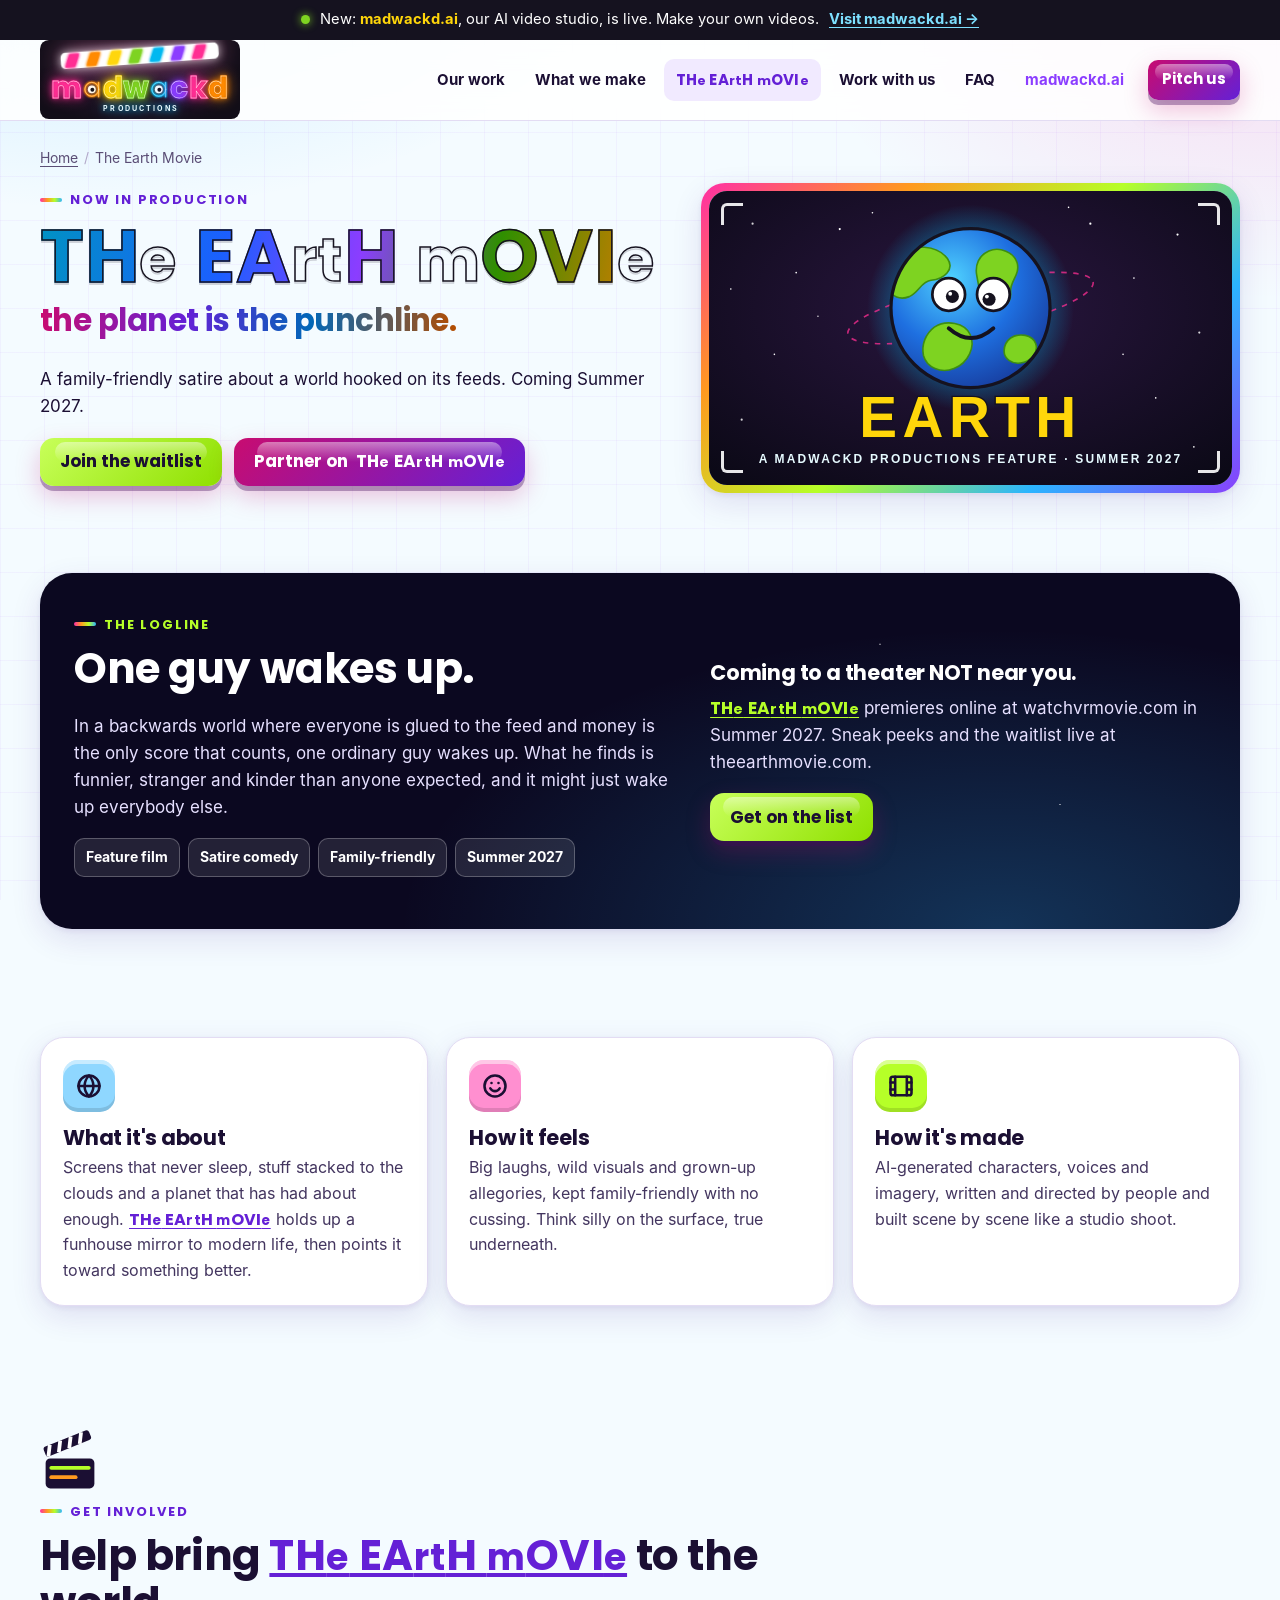
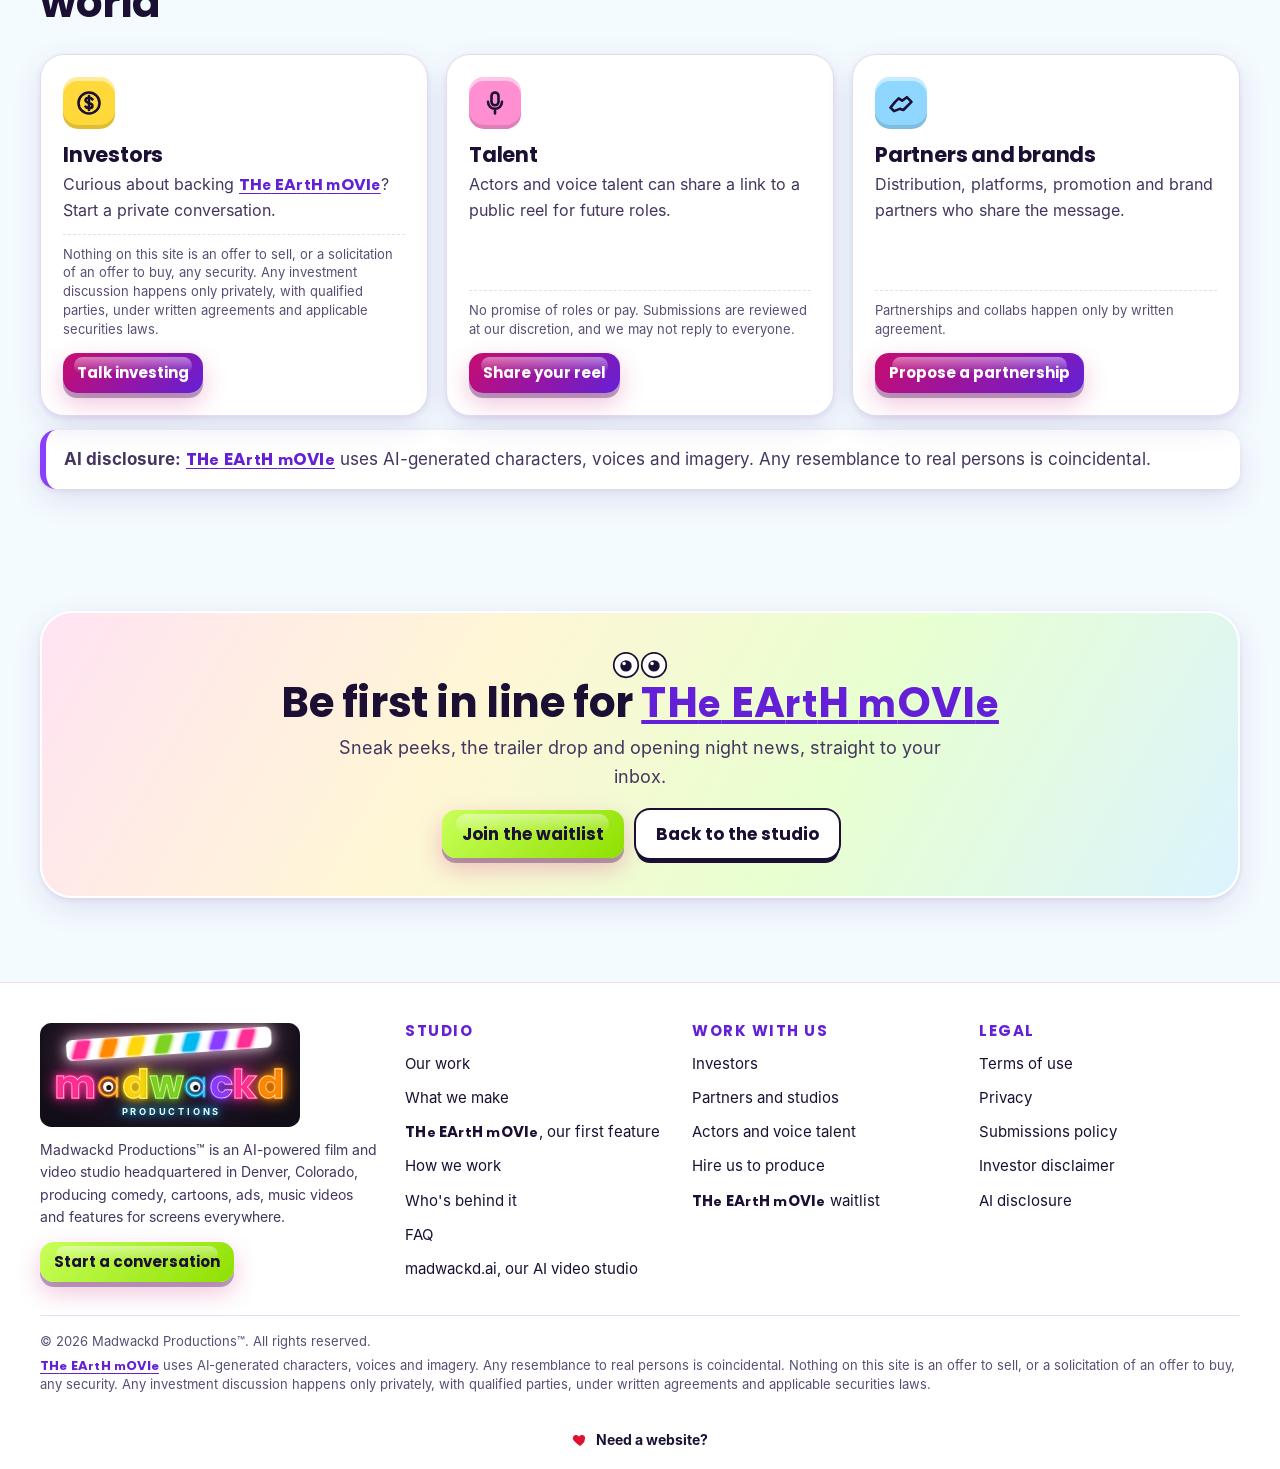
==== earth/index.html @ 33827285 "Film name: EARTH becomes THe EArtH mOVIe site-wide (display mark in headings, plain 'The Earth Movie" ====
<!doctype html>
<html lang="en">
<head>
<meta charset="utf-8">
<meta name="viewport" content="width=device-width, initial-scale=1">
<meta http-equiv="Content-Security-Policy" content="default-src 'self'; script-src 'self'; style-src 'self'; img-src 'self' data:; media-src 'self'; font-src 'self'; connect-src https://formsubmit.co; form-action https://formsubmit.co; base-uri 'self'; object-src 'none'">
<meta name="referrer" content="strict-origin-when-cross-origin">
<title>The Earth Movie | A Satirical AI Feature Film by Madwackd Productions&trade;</title>
<meta name="description" content="The Earth Movie (styled THe EArtH mOVIe) is a family-friendly satirical feature film about a world hooked on its feeds, made with AI characters and human direction. Coming Summer 2027 at watchvrmovie.com.">
<meta name="robots" content="index,follow,max-image-preview:large,max-snippet:-1,max-video-preview:-1">
<link rel="canonical" href="https://www.madwackd.com/earth/">
<meta name="theme-color" content="#ff2ea6">
<link rel="icon" href="/favicon.svg" type="image/svg+xml">
<link rel="icon" href="/favicon.ico" sizes="48x48">
<link rel="apple-touch-icon" href="/apple-touch-icon.png">
<link rel="manifest" href="/site.webmanifest">
<link rel="preload" href="/assets/fonts/poppins-700.woff" as="font" type="font/woff" crossorigin>
<link rel="stylesheet" href="/assets/site.css">
<link rel="stylesheet" href="/assets/earth-name.css?v=20261108a">
<meta property="og:type" content="website">
<meta property="og:site_name" content="Madwackd Productions">
<meta property="og:title" content="The Earth Movie | A Satirical AI Feature Film by Madwackd Productions&trade;">
<meta property="og:description" content="The Earth Movie (styled THe EArtH mOVIe) is a family-friendly satirical feature film about a world hooked on its feeds, made with AI characters and human direction. Coming Summer 2027 at watchvrmovie.com.">
<meta property="og:url" content="https://www.madwackd.com/earth/">
<meta property="og:image" content="https://www.madwackd.com/assets/img/og-earth.jpg">
<meta property="og:image:width" content="1200">
<meta property="og:image:height" content="630">
<meta property="og:image:alt" content="The Earth Movie title card: a cartoon planet with googly eyes above the word EARTH">
<meta property="og:locale" content="en_US">
<meta name="twitter:card" content="summary_large_image">
<meta name="twitter:title" content="The Earth Movie | A Satirical AI Feature Film by Madwackd Productions&trade;">
<meta name="twitter:description" content="The Earth Movie (styled THe EArtH mOVIe) is a family-friendly satirical feature film about a world hooked on its feeds, made with AI characters and human direction. Coming Summer 2027 at watchvrmovie.com.">
<meta name="twitter:image" content="https://www.madwackd.com/assets/img/og-earth.jpg">
<script type="application/ld+json">{"@context":"https://schema.org","@graph":[{"@type":"Organization","@id":"https://www.madwackd.com/#org","name":"Madwackd Productions","alternateName":["Madwackd","Mad Wackd Productions"],"url":"https://www.madwackd.com/","logo":{"@type":"ImageObject","url":"https://www.madwackd.com/assets/img/icon-512.png","width":512,"height":512},"image":"https://www.madwackd.com/assets/img/og-madwackd.jpg","description":"Madwackd Productions is an AI-powered film and video production studio headquartered in Denver, Colorado. It makes comedy shorts, animated cartoons, parody, ads and brand films, music videos, documentaries and the satirical feature film THe EArtH mOVIe.","slogan":"The AI movie studio with a wild streak.","founder":{"@id":"https://www.madwackd.com/#zach"},"foundingDate":"2026","address":{"@type":"PostalAddress","addressLocality":"Denver","addressRegion":"CO","addressCountry":"US"},"areaServed":"Worldwide","knowsAbout":["AI film production","AI animated shorts","Comedy shorts production","AI commercial production","Music video production","Independent film production","Satire and parody"]},{"@type":"Person","@id":"https://www.madwackd.com/#zach","name":"Zach Wennstedt","alternateName":"Zachary Tye Wennstedt","jobTitle":"Producer and Founder","worksFor":{"@id":"https://www.madwackd.com/#org"},"homeLocation":{"@type":"Place","name":"Denver, Colorado"},"url":"https://www.madwackd.com/#who","description":"Zach Wennstedt is a Denver entrepreneur, marketer since 2012 and sales leader who founded Madwackd Productions and is producing the satirical feature film THe EArtH mOVIe.","knowsAbout":["Film production","AI filmmaking","Marketing","Sales leadership"]},{"@type":"WebSite","@id":"https://www.madwackd.com/#site","url":"https://www.madwackd.com/","name":"Madwackd Productions","inLanguage":"en-US","publisher":{"@id":"https://www.madwackd.com/#org"}},{"@type":"Movie","@id":"https://www.madwackd.com/earth/#movie","name":"THe EArtH mOVIe","alternateName":["The Earth Movie","EARTH"],"sameAs":"https://www.theearthmovie.com/","url":"https://www.madwackd.com/earth/","description":"THe EArtH mOVIe (The Earth Movie) is an AI-made, family-friendly satirical feature film from Madwackd Productions about a backwards world addicted to its feeds, where one guy wakes up and discovers that love and kindness matter more than money. It is currently in production and planned for release in Summer 2027 at watchvrmovie.com.","image":"https://www.madwackd.com/assets/img/og-earth.jpg","genre":["Comedy","Satire"],"inLanguage":"en","creator":{"@id":"https://www.madwackd.com/#zach"},"producer":{"@id":"https://www.madwackd.com/#zach"},"productionCompany":{"@id":"https://www.madwackd.com/#org"},"sameAs":"https://www.theearthmovie.com/"},{"@type":"WebPage","@id":"https://www.madwackd.com/earth/#webpage","url":"https://www.madwackd.com/earth/","name":"The Earth Movie | A Satirical AI Feature Film by Madwackd Productions","description":"The Earth Movie (styled THe EArtH mOVIe) is a family-friendly satirical feature film about a world hooked on its feeds, made with AI characters and human direction. Coming Summer 2027 at watchvrmovie.com.","isPartOf":{"@id":"https://www.madwackd.com/#site"},"about":{"@id":"https://www.madwackd.com/#org"},"inLanguage":"en-US","speakable":{"@type":"SpeakableSpecification","cssSelector":["h1",".lede",".speak"]},"breadcrumb":{"@id":"https://www.madwackd.com/earth/#crumbs"},"mainEntity":{"@id":"https://www.madwackd.com/earth/#movie"},"primaryImageOfPage":{"@type":"ImageObject","url":"https://www.madwackd.com/assets/img/og-earth.jpg"}},{"@type":"BreadcrumbList","@id":"https://www.madwackd.com/earth/#crumbs","itemListElement":[{"@type":"ListItem","position":1,"name":"Home","item":"https://www.madwackd.com/"},{"@type":"ListItem","position":2,"name":"The Earth Movie","item":"https://www.madwackd.com/earth/"}]}]}</script>
<script src="/assets/site.js" defer></script>
</head>
<body>
<a class="skip" href="#main">Skip to content</a>
<div class="ai-bar"><div class="wrap"><span class="ai-dot" aria-hidden="true"></span><span>New: <b>madwackd.ai</b>, our AI video studio, is live.<span class="ai-more"> Make your own videos.</span></span><a href="https://www.madwackd.ai/" rel="noopener">Visit madwackd.ai &rarr;</a></div></div>
<header class="top">
<div class="wrap">
<a class="brand neo-brand" href="/" aria-label="Madwackd Productions home"><span class="neo" aria-hidden="true"><svg class="neo-cap on nd16" viewBox="0 0 200 28"><defs><filter id="neoFs" x="-20%" y="-80%" width="140%" height="260%"><feGaussianBlur stdDeviation="2.2" result="b"/><feMerge><feMergeNode in="b"/><feMergeNode in="b"/><feMergeNode in="SourceGraphic"/></feMerge></filter></defs><g class="snap"><g transform="rotate(-4 4 26)"><rect x="4" y="6" width="192" height="18" rx="5" fill="#FFFFFF" stroke="#FFFFFF" stroke-width="2" class="neo-cap-bar"/><g filter="url(#neoFs)"><polygon points="14,7 26,7 20,23 8,23" fill="#FF2E93"/><polygon points="40,7 52,7 46,23 34,23" fill="#FF8A00"/><polygon points="66,7 78,7 72,23 60,23" fill="#FFD60A"/><polygon points="92,7 104,7 98,23 86,23" fill="#7ED321"/><polygon points="118,7 130,7 124,23 112,23" fill="#00B8F0"/><polygon points="144,7 156,7 150,23 138,23" fill="#8B3DFF"/><polygon points="170,7 182,7 176,23 164,23" fill="#FF2E93"/></g></g></g></svg><span class="neo-word"><span class="neo-tubes"><span class="on n-pk nd0">m</span><svg class="on neo-eye nd2" viewBox="0 0 50 46"><defs><filter id="neoFa" x="-50%" y="-50%" width="200%" height="200%"><feGaussianBlur stdDeviation="2.4" result="b"/><feMerge><feMergeNode in="b"/><feMergeNode in="b"/><feMergeNode in="SourceGraphic"/></feMerge></filter></defs><g filter="url(#neoFa)" fill="none" stroke="#FF8A00" stroke-width="4" stroke-linecap="round"><circle cx="22" cy="23" r="19.5"/><path d="M41 4 V44"/></g><g fill="none" stroke="#fff" stroke-width="1.2" stroke-linecap="round" opacity=".92"><circle cx="22" cy="23" r="19.5"/><path d="M41 4 V44"/></g><circle cx="22" cy="23" r="11" fill="#FFF8EE" class="neo-white-o"/><g class="pl"><circle cx="23.5" cy="24.5" r="5.5" fill="#15121F"/></g></svg><span class="on n-yl nd4">d</span><span class="on n-lm nd6">w</span><svg class="on neo-eye nd8" viewBox="0 0 50 46"><defs><filter id="neoFc" x="-50%" y="-50%" width="200%" height="200%"><feGaussianBlur stdDeviation="2.4" result="b"/><feMerge><feMergeNode in="b"/><feMergeNode in="b"/><feMergeNode in="SourceGraphic"/></feMerge></filter></defs><g filter="url(#neoFc)" fill="none" stroke="#00B8F0" stroke-width="4" stroke-linecap="round"><circle cx="22" cy="23" r="19.5"/><path d="M41 4 V44"/></g><g fill="none" stroke="#fff" stroke-width="1.2" stroke-linecap="round" opacity=".92"><circle cx="22" cy="23" r="19.5"/><path d="M41 4 V44"/></g><circle cx="22" cy="23" r="11" fill="#F2FCFF" class="neo-white-c"/><g class="pr"><circle cx="23.5" cy="24.5" r="5.5" fill="#15121F"/></g></svg><span class="on n-pu nd10">c</span><span class="on n-pk nd12">k</span><span class="on n-or nd14">d</span></span><span class="neo-core"><span class="on nd0">m</span><span class="neo-gap"></span><span class="on nd4">d</span><span class="on nd6">w</span><span class="neo-gap"></span><span class="on nd10">c</span><span class="on nd12">k</span><span class="on nd14">d</span></span></span><span class="neo-studio on nd18">productions</span></span><span class="sr-only">Madwackd Productions</span></a>
<button class="menu-btn" type="button" aria-expanded="false" aria-controls="nav" aria-label="Menu"><span></span><span></span><span></span></button>
<nav class="nav" id="nav" aria-label="Main">
<a href="/#work">Our work</a>
<a href="/#make">What we make</a>
<a href="/earth/" aria-current="page"><span class="tem-sr">The Earth Movie</span><span class="tem-inline" aria-hidden="true">TH<i>e</i> EA<i>rt</i>H <i>m</i>OVI<i>e</i></span></a>
<a href="/work-with-us/">Work with us</a>
<a href="/#faq">FAQ</a>
<a class="nav-ai" href="https://www.madwackd.ai/" rel="noopener">madwackd.ai</a>
<a class="btn sm" href="/work-with-us/#inquire">Pitch us</a>
</nav>
</div>
</header>

<main id="main">
<section class="page-hero">
<div class="wrap">
<nav class="crumbs" aria-label="Breadcrumb"><ol><li><a href="/">Home</a></li><li aria-current="page">The Earth Movie</li></ol></nav>
<div class="hero-grid">
<div>
<span class="kicker">Now in production</span>
<h1><span class="tem-sr">The Earth Movie</span><span class="tem-mark lg" aria-hidden="true">TH<i>e</i> EA<i>rt</i>H <i>m</i>OVI<i>e</i></span><span class="tem-sub"><span class="candy">the planet is the punchline.</span></span></h1>
<p class="lede">A family-friendly satire about a world hooked on its feeds. Coming Summer 2027.</p>
<div class="hero-cta"><a class="btn lime" href="https://www.theearthmovie.com/" rel="noopener" target="_blank">Join the waitlist</a><a class="btn" href="/work-with-us/?about=partnership#inquire">Partner on <span class="tem-sr">The Earth Movie</span><span class="tem-inline" aria-hidden="true">TH<i>e</i> EA<i>rt</i>H <i>m</i>OVI<i>e</i></span></a></div>
</div>
<div class="screen"><div class="screen-in"><img src="/assets/img/earth-card.svg" alt="The Earth Movie title card: a cartoon planet with googly eyes above the word EARTH, coming Summer 2027" width="960" height="540"><div class="hud" aria-hidden="true"><i></i><i></i><i></i><i></i></div></div></div>
</div>
</div>
</section>

<section class="band tight">
<div class="wrap">
<div class="space"><div class="space-grid">
<div>
<span class="kicker">The logline</span>
<h2>One guy wakes up.</h2>
<p class="speak">In a backwards world where everyone is glued to the feed and money is the only score that counts, one ordinary guy wakes up. What he finds is funnier, stranger and kinder than anyone expected, and it might just wake up everybody else.</p>
<ul class="facts"><li>Feature film</li><li>Satire comedy</li><li>Family-friendly</li><li>Summer 2027</li></ul>
</div>
<div><h3>Coming to a theater NOT near you.</h3><p><a href="https://www.theearthmovie.com/" rel="noopener"><span class="tem-sr">The Earth Movie</span><span class="tem-inline" aria-hidden="true">TH<i>e</i> EA<i>rt</i>H <i>m</i>OVI<i>e</i></span></a> premieres online at watchvrmovie.com in Summer 2027. Sneak peeks and the waitlist live at theearthmovie.com.</p><a class="btn lime" href="https://www.theearthmovie.com/" rel="noopener" target="_blank">Get on the list</a></div>
</div></div>
</div>
</section>

<section class="band">
<div class="wrap grid g3">
<article class="card"><div class="ico c-sky" aria-hidden="true"><svg viewBox="0 0 24 24"><circle cx="12" cy="12" r="9"/><path d="M3 12h18M12 3c2.5 2.7 3.8 5.7 3.8 9s-1.3 6.3-3.8 9c-2.5-2.7-3.8-5.7-3.8-9S9.5 5.7 12 3z"/></svg></div><h3>What it's about</h3><p>Screens that never sleep, stuff stacked to the clouds and a planet that has had about enough. <a href="https://www.theearthmovie.com/" rel="noopener"><span class="tem-sr">The Earth Movie</span><span class="tem-inline" aria-hidden="true">TH<i>e</i> EA<i>rt</i>H <i>m</i>OVI<i>e</i></span></a> holds up a funhouse mirror to modern life, then points it toward something better.</p></article>
<article class="card"><div class="ico c-pink" aria-hidden="true"><svg viewBox="0 0 24 24"><circle cx="12" cy="12" r="9"/><path d="M8 14c1 1.6 2.4 2.4 4 2.4s3-.8 4-2.4"/><path d="M9 9.5h.01M15 9.5h.01"/></svg></div><h3>How it feels</h3><p>Big laughs, wild visuals and grown-up allegories, kept family-friendly with no cussing. Think silly on the surface, true underneath.</p></article>
<article class="card"><div class="ico c-lime" aria-hidden="true"><svg viewBox="0 0 24 24"><rect x="3" y="4" width="18" height="16" rx="2"/><path d="M7 4v16M17 4v16M3 9h4M3 15h4M17 9h4M17 15h4"/></svg></div><h3>How it's made</h3><p>AI-generated characters, voices and imagery, written and directed by people and built scene by scene like a studio shoot.</p></article>
</div>
</section>

<section class="band opp">
<div class="wrap">
<div class="sec-head"><svg class="clap" viewBox="0 0 64 64" aria-hidden="true" focusable="false"><rect x="6" y="26" width="52" height="32" rx="5" fill="#1b0f33"/><rect x="10" y="34" width="44" height="4" rx="2" fill="#b6ff28"/><rect x="10" y="44" width="30" height="4" rx="2" fill="#ff9a1f"/><g class="arm"><rect x="6" y="14" width="52" height="11" rx="3" fill="#1b0f33"/><path d="M14 14l-6 11M26 14l-6 11M38 14l-6 11M50 14l-6 11" stroke="#fff" stroke-width="4"/></g></svg><span class="kicker">Get involved</span><h2>Help bring <a href="https://www.theearthmovie.com/" rel="noopener"><span class="tem-sr">The Earth Movie</span><span class="tem-inline" aria-hidden="true">TH<i>e</i> EA<i>rt</i>H <i>m</i>OVI<i>e</i></span></a> to the world</h2></div>
<div class="grid g3">
<article class="card"><div class="ico c-yellow" aria-hidden="true"><svg viewBox="0 0 24 24"><circle cx="12" cy="12" r="9"/><path d="M15 9c-.6-1-1.7-1.5-3-1.5-1.7 0-3 .9-3 2.2 0 3 6 1.6 6 4.6 0 1.3-1.3 2.2-3 2.2-1.3 0-2.4-.5-3-1.5M12 6v12"/></svg></div><h3>Investors</h3><p>Curious about backing <a href="https://www.theearthmovie.com/" rel="noopener"><span class="tem-sr">The Earth Movie</span><span class="tem-inline" aria-hidden="true">TH<i>e</i> EA<i>rt</i>H <i>m</i>OVI<i>e</i></span></a>? Start a private conversation.</p><span class="legal-line">Nothing on this site is an offer to sell, or a solicitation of an offer to buy, any security. Any investment discussion happens only privately, with qualified parties, under written agreements and applicable securities laws.</span><a class="btn sm" href="/work-with-us/?about=investing#inquire">Talk investing</a></article>
<article class="card"><div class="ico c-pink" aria-hidden="true"><svg viewBox="0 0 24 24"><rect x="9" y="3" width="6" height="11" rx="3"/><path d="M6 11a6 6 0 0012 0M12 17v4"/></svg></div><h3>Talent</h3><p>Actors and voice talent can share a link to a public reel for future roles.</p><span class="legal-line">No promise of roles or pay. Submissions are reviewed at our discretion, and we may not reply to everyone.</span><a class="btn sm" href="/work-with-us/?about=talent#inquire">Share your reel</a></article>
<article class="card"><div class="ico c-sky" aria-hidden="true"><svg viewBox="0 0 24 24"><path d="M7 11l3-3 3 2 4-3 4 4-7 7-3-1-5 2-3-3z"/></svg></div><h3>Partners and brands</h3><p>Distribution, platforms, promotion and brand partners who share the message.</p><span class="legal-line">Partnerships and collabs happen only by written agreement.</span><a class="btn sm" href="/work-with-us/?about=partnership#inquire">Propose a partnership</a></article>
</div>
<div class="legal-box"><p><strong>AI disclosure:</strong> <a href="https://www.theearthmovie.com/" rel="noopener"><span class="tem-sr">The Earth Movie</span><span class="tem-inline" aria-hidden="true">TH<i>e</i> EA<i>rt</i>H <i>m</i>OVI<i>e</i></span></a> uses AI-generated characters, voices and imagery. Any resemblance to real persons is coincidental.</p></div>
</div>
</section>

<section class="band tight">
<div class="wrap"><div class="cta-band"><span class="eyes " aria-hidden="true"><svg viewBox="0 0 64 32" focusable="false"><g class="eye"><circle class="eb" cx="16" cy="16" r="14"/><g class="pg"><circle class="pu" cx="16" cy="17" r="6.5"/><circle class="gl" cx="13.8" cy="14.4" r="2"/></g></g><g class="eye"><circle class="eb" cx="48" cy="16" r="14"/><g class="pg"><circle class="pu" cx="48" cy="17" r="6.5"/><circle class="gl" cx="45.8" cy="14.4" r="2"/></g></g></svg></span><h2>Be first in line for <a href="https://www.theearthmovie.com/" rel="noopener"><span class="tem-sr">The Earth Movie</span><span class="tem-inline" aria-hidden="true">TH<i>e</i> EA<i>rt</i>H <i>m</i>OVI<i>e</i></span></a></h2><p>Sneak peeks, the trailer drop and opening night news, straight to your inbox.</p><div class="row"><a class="btn lime" href="https://www.theearthmovie.com/" rel="noopener" target="_blank">Join the waitlist</a><a class="btn ghost" href="/">Back to the studio</a></div></div></div>
</section>
</main>
<footer class="foot">
<div class="wrap">
<div class="foot-grid">
<div>
<a class="neo-brand neo-foot-link" href="/" aria-label="Madwackd Productions home"><span class="neo neo-foot" aria-hidden="true"><svg class="neo-cap on nd16" viewBox="0 0 200 28"><defs><filter id="neoFsf" x="-20%" y="-80%" width="140%" height="260%"><feGaussianBlur stdDeviation="2.2" result="b"/><feMerge><feMergeNode in="b"/><feMergeNode in="b"/><feMergeNode in="SourceGraphic"/></feMerge></filter></defs><g class="snap"><g transform="rotate(-4 4 26)"><rect x="4" y="6" width="192" height="18" rx="5" fill="#FFFFFF" stroke="#FFFFFF" stroke-width="2" class="neo-cap-bar"/><g filter="url(#neoFsf)"><polygon points="14,7 26,7 20,23 8,23" fill="#FF2E93"/><polygon points="40,7 52,7 46,23 34,23" fill="#FF8A00"/><polygon points="66,7 78,7 72,23 60,23" fill="#FFD60A"/><polygon points="92,7 104,7 98,23 86,23" fill="#7ED321"/><polygon points="118,7 130,7 124,23 112,23" fill="#00B8F0"/><polygon points="144,7 156,7 150,23 138,23" fill="#8B3DFF"/><polygon points="170,7 182,7 176,23 164,23" fill="#FF2E93"/></g></g></g></svg><span class="neo-word"><span class="neo-tubes"><span class="on n-pk nd0">m</span><svg class="on neo-eye nd2" viewBox="0 0 50 46"><defs><filter id="neoFaf" x="-50%" y="-50%" width="200%" height="200%"><feGaussianBlur stdDeviation="2.4" result="b"/><feMerge><feMergeNode in="b"/><feMergeNode in="b"/><feMergeNode in="SourceGraphic"/></feMerge></filter></defs><g filter="url(#neoFaf)" fill="none" stroke="#FF8A00" stroke-width="4" stroke-linecap="round"><circle cx="22" cy="23" r="19.5"/><path d="M41 4 V44"/></g><g fill="none" stroke="#fff" stroke-width="1.2" stroke-linecap="round" opacity=".92"><circle cx="22" cy="23" r="19.5"/><path d="M41 4 V44"/></g><circle cx="22" cy="23" r="11" fill="#FFF8EE" class="neo-white-o"/><g class="pl"><circle cx="23.5" cy="24.5" r="5.5" fill="#15121F"/></g></svg><span class="on n-yl nd4">d</span><span class="on n-lm nd6">w</span><svg class="on neo-eye nd8" viewBox="0 0 50 46"><defs><filter id="neoFcf" x="-50%" y="-50%" width="200%" height="200%"><feGaussianBlur stdDeviation="2.4" result="b"/><feMerge><feMergeNode in="b"/><feMergeNode in="b"/><feMergeNode in="SourceGraphic"/></feMerge></filter></defs><g filter="url(#neoFcf)" fill="none" stroke="#00B8F0" stroke-width="4" stroke-linecap="round"><circle cx="22" cy="23" r="19.5"/><path d="M41 4 V44"/></g><g fill="none" stroke="#fff" stroke-width="1.2" stroke-linecap="round" opacity=".92"><circle cx="22" cy="23" r="19.5"/><path d="M41 4 V44"/></g><circle cx="22" cy="23" r="11" fill="#F2FCFF" class="neo-white-c"/><g class="pr"><circle cx="23.5" cy="24.5" r="5.5" fill="#15121F"/></g></svg><span class="on n-pu nd10">c</span><span class="on n-pk nd12">k</span><span class="on n-or nd14">d</span></span><span class="neo-core"><span class="on nd0">m</span><span class="neo-gap"></span><span class="on nd4">d</span><span class="on nd6">w</span><span class="neo-gap"></span><span class="on nd10">c</span><span class="on nd12">k</span><span class="on nd14">d</span></span></span><span class="neo-studio on nd18">productions</span></span><span class="sr-only">Madwackd Productions</span></a>
<p>Madwackd Productions&trade; is an AI-powered film and video studio headquartered in Denver, Colorado, producing comedy, cartoons, ads, music videos and features for screens everywhere.</p>
<a class="btn sm lime" href="/work-with-us/#inquire">Start a conversation</a>
</div>
<div>
<h3>Studio</h3>
<ul>
<li><a href="/#work">Our work</a></li>
<li><a href="/#make">What we make</a></li>
<li><a href="/earth/"><span class="tem-sr">The Earth Movie</span><span class="tem-inline" aria-hidden="true">TH<i>e</i> EA<i>rt</i>H <i>m</i>OVI<i>e</i></span>, our first feature</a></li>
<li><a href="/#how">How we work</a></li>
<li><a href="/#who">Who's behind it</a></li>
<li><a href="/#faq">FAQ</a></li>
<li><a href="https://www.madwackd.ai/" rel="noopener">madwackd.ai, our AI video studio</a></li>
</ul>
</div>
<div>
<h3>Work with us</h3>
<ul>
<li><a href="/work-with-us/?about=investing#inquire">Investors</a></li>
<li><a href="/work-with-us/?about=partnership#inquire">Partners and studios</a></li>
<li><a href="/work-with-us/?about=talent#inquire">Actors and voice talent</a></li>
<li><a href="/work-with-us/?about=produce#inquire">Hire us to produce</a></li>
<li><a href="https://www.theearthmovie.com/" rel="noopener" target="_blank"><span class="tem-sr">The Earth Movie</span><span class="tem-inline" aria-hidden="true">TH<i>e</i> EA<i>rt</i>H <i>m</i>OVI<i>e</i></span> waitlist</a></li>
</ul>
</div>
<div>
<h3>Legal</h3>
<ul>
<li><a href="/legal/#terms">Terms of use</a></li>
<li><a href="/legal/#privacy">Privacy</a></li>
<li><a href="/legal/#submissions">Submissions policy</a></li>
<li><a href="/legal/#investors">Investor disclaimer</a></li>
<li><a href="/legal/#ai">AI disclosure</a></li>
</ul>
</div>
</div>
<div class="legal-strip">
<p>&copy; 2026 Madwackd Productions&trade;. All rights reserved.</p>
<p><a href="https://www.theearthmovie.com/" rel="noopener"><span class="tem-sr">The Earth Movie</span><span class="tem-inline" aria-hidden="true">TH<i>e</i> EA<i>rt</i>H <i>m</i>OVI<i>e</i></span></a> uses AI-generated characters, voices and imagery. Any resemblance to real persons is coincidental. Nothing on this site is an offer to sell, or a solicitation of an offer to buy, any security. Any investment discussion happens only privately, with qualified parties, under written agreements and applicable securities laws.</p>
</div>
</div>
<div class="heart-sig"><svg class="heart" viewBox="0 0 24 24" aria-hidden="true" focusable="false"><path d="M12 21s-7.5-4.6-10-9.3C.3 8.4 2.2 4.5 6 4.5c2.3 0 3.6 1.3 4.5 2.6.9-1.3 2.2-2.6 4.5-2.6 3.8 0 5.7 3.9 4 7.2C19.5 16.4 12 21 12 21z"/></svg><a href="https://eyetoad.com/" rel="noopener">Need a website?</a></div>
</footer>
</body>
</html>
---- assets/site.css ----
@font-face{font-family:"Poppins";src:url("/assets/fonts/poppins-700.woff") format("woff");font-weight:700;font-display:swap}
@font-face{font-family:"Inter";src:url("/assets/fonts/inter-400.woff") format("woff");font-weight:400;font-display:swap}
@font-face{font-family:"Inter";src:url("/assets/fonts/inter-700.woff") format("woff");font-weight:700;font-display:swap}
:root{
--ink:#1b0f33;--ink2:#43355f;--muted:#5a4d75;
--pink:#ff2ea6;--pinkd:#c80c70;--lime:#b6ff28;--limed:#3f7d00;--orange:#ff9a1f;--oranged:#b54d00;
--sky:#2bb4ff;--skyd:#0067b8;--purple:#8a3ffc;--purpled:#6420d6;--yellow:#ffd83a;
--bg:#f4fbff;--card:#ffffff;--line:#e3dcf3;
--r:16px;--r2:24px;
--shadow:0 10px 30px rgba(66,26,140,.12),0 2px 6px rgba(66,26,140,.08);
--disp:"Poppins",system-ui,-apple-system,"Segoe UI",Roboto,Arial,sans-serif;
--body:"Inter",system-ui,-apple-system,"Segoe UI",Roboto,Arial,sans-serif;
color-scheme:light}
*,*::before,*::after{box-sizing:border-box}
html{scroll-behavior:smooth;-webkit-text-size-adjust:100%}
body{margin:0;font-family:var(--body);font-size:17px;line-height:1.6;color:var(--ink);background:var(--bg);overflow-x:hidden}
body::before{content:"";position:fixed;inset:0;z-index:-1;pointer-events:none;
background:radial-gradient(900px 500px at 8% -10%,rgba(43,180,255,.22),transparent 60%),radial-gradient(800px 500px at 100% 0%,rgba(255,46,166,.16),transparent 60%),radial-gradient(700px 600px at 50% 110%,rgba(182,255,40,.18),transparent 60%),
linear-gradient(rgba(138,63,252,.05) 1px,transparent 1px) 0 0/44px 44px,linear-gradient(90deg,rgba(138,63,252,.05) 1px,transparent 1px) 0 0/44px 44px,var(--bg)}
img,video,svg{max-width:100%;display:block}
a{color:var(--purpled);text-underline-offset:3px}
a:hover{color:var(--pinkd)}
h1,h2,h3{font-family:var(--disp);font-weight:700;line-height:1.12;letter-spacing:-.01em;margin:0 0 .5em}
h1{font-size:clamp(30px,4.6vw,56px)}
h2{font-size:clamp(28px,3.4vw,42px)}
h3{font-size:21px}
p{margin:0 0 1em}
.wrap{width:min(1200px,100% - 32px);margin-inline:auto}
.sr{position:absolute!important;width:1px;height:1px;overflow:hidden;clip:rect(0 0 0 0);white-space:nowrap}
.skip{position:absolute;left:12px;top:-60px;z-index:100;background:var(--ink);color:#fff;padding:10px 14px;border-radius:10px}
.skip:focus{top:12px;color:#fff}
:focus-visible{outline:3px solid var(--purple);outline-offset:3px}
.candy{background:linear-gradient(90deg,var(--pinkd),var(--purpled) 35%,var(--skyd) 65%,var(--oranged));-webkit-background-clip:text;background-clip:text;color:transparent}
.kicker{display:inline-flex;align-items:center;gap:8px;font:700 13px/1 var(--disp);letter-spacing:.14em;text-transform:uppercase;color:var(--purpled);margin-bottom:14px}
.kicker::before{content:"";width:22px;height:4px;border-radius:2px;background:linear-gradient(90deg,var(--pink),var(--orange),var(--lime),var(--sky))}

.top{position:sticky;top:0;z-index:50;background:rgba(255,255,255,.86);backdrop-filter:blur(12px);-webkit-backdrop-filter:blur(12px);border-bottom:1px solid var(--line)}
.top .wrap{display:flex;align-items:center;gap:16px;height:64px}
.brand{display:flex;align-items:center;gap:10px;text-decoration:none;color:var(--ink)}
.brand-screen{width:92px;height:52px;border-radius:10px;overflow:hidden;border:2px solid #fff;box-shadow:0 0 0 2px var(--pink),0 4px 12px rgba(200,12,112,.25);flex:none}
.brand-screen img{width:100%;height:100%;object-fit:cover}
.brand b{font:700 17px/1 var(--disp);letter-spacing:.02em}
.brand small{display:block;font:700 10px/1.3 var(--body);letter-spacing:.2em;color:var(--muted)}
.nav{margin-left:auto;display:flex;align-items:center;gap:6px}
.nav a{padding:9px 12px;border-radius:10px;font-weight:700;font-size:15px;color:var(--ink);text-decoration:none}
.nav a:hover,.nav a[aria-current=page]{background:#f1eaff;color:var(--purpled)}
.menu-btn{display:none;margin-left:auto;width:46px;height:42px;border-radius:12px;border:2px solid var(--ink);background:#fff;cursor:pointer;padding:0;align-items:center;justify-content:center}
.menu-btn span{display:block;width:20px;height:2px;background:var(--ink);margin:4px auto;transition:transform .2s}
.menu-btn[aria-expanded=true] span:nth-child(1){transform:translateY(6px) rotate(45deg)}
.menu-btn[aria-expanded=true] span:nth-child(2){opacity:0}
.menu-btn[aria-expanded=true] span:nth-child(3){transform:translateY(-6px) rotate(-45deg)}

.btn{--b1:var(--pinkd);--b2:var(--purpled);position:relative;display:inline-flex;align-items:center;justify-content:center;gap:8px;min-height:48px;padding:12px 20px;border-radius:14px;border:0;cursor:pointer;
font:700 17px/1.1 var(--disp);color:#fff;text-decoration:none;background:linear-gradient(135deg,var(--b1),var(--b2));box-shadow:0 5px 0 rgba(60,10,90,.35),0 10px 24px rgba(200,12,112,.25);transition:transform .15s,box-shadow .15s;overflow:hidden;isolation:isolate}
.btn::before{content:"";position:absolute;left:8%;right:8%;top:4px;height:42%;border-radius:12px;background:linear-gradient(rgba(255,255,255,.45),rgba(255,255,255,0));z-index:-1}
.btn:hover{color:#fff;transform:translateY(-2px);box-shadow:0 7px 0 rgba(60,10,90,.35),0 14px 28px rgba(200,12,112,.3)}
.btn:active{transform:translateY(3px);box-shadow:0 2px 0 rgba(60,10,90,.35)}
.btn.sm{min-height:40px;padding:8px 14px;font-size:15px}
.btn.lime{--b1:#c8ff5a;--b2:#8fe000;color:var(--ink)}
.btn.lime:hover{color:var(--ink)}
.btn.sky{--b1:#1d8fe0;--b2:var(--skyd)}
.btn.ghost{background:#fff;color:var(--ink);box-shadow:0 0 0 2px var(--ink),0 5px 0 var(--ink)}
.btn.ghost:hover{color:var(--ink);box-shadow:0 0 0 2px var(--ink),0 7px 0 var(--ink)}
.btn.ghost::before{display:none}
.nav .btn{color:#fff;margin-left:6px}
.nav .btn:hover{background:linear-gradient(135deg,var(--b1),var(--b2));color:#fff}

.hero{padding:22px 0 40px}
.hero-grid{display:grid;grid-template-columns:minmax(0,1.08fr) minmax(0,.92fr);gap:28px;align-items:start}
.hero h1{margin-bottom:10px}
.hero .lede{font-size:19px;color:var(--ink2);margin-bottom:16px;max-width:36em}
.screen{position:relative;border-radius:var(--r2);padding:8px;background:linear-gradient(135deg,var(--pink),var(--orange),var(--lime),var(--sky),var(--purple));box-shadow:var(--shadow)}
.screen-in{position:relative;border-radius:18px;overflow:hidden;background:#cfeeff;aspect-ratio:16/9}
.screen-in video,.screen-in img{width:100%;height:100%;object-fit:cover}
.hud{position:absolute;inset:0;pointer-events:none}
.hud i{position:absolute;width:22px;height:22px;border:3px solid #fff;opacity:.9}
.hud i:nth-child(1){left:12px;top:12px;border-right:0;border-bottom:0;border-radius:6px 0 0 0}
.hud i:nth-child(2){right:12px;top:12px;border-left:0;border-bottom:0;border-radius:0 6px 0 0}
.hud i:nth-child(3){left:12px;bottom:12px;border-right:0;border-top:0;border-radius:0 0 0 6px}
.hud i:nth-child(4){right:12px;bottom:12px;border-left:0;border-top:0;border-radius:0 0 6px 0}
.tc{position:absolute;top:14px;left:44px;display:flex;align-items:center;gap:6px;padding:4px 8px;border-radius:8px;background:rgba(27,15,51,.72);color:#fff;font:700 11px/1 ui-monospace,Menlo,Consolas,monospace;letter-spacing:.08em}
.tc::before{content:"";width:8px;height:8px;border-radius:50%;background:#ff3b5c;animation:rec 2.4s ease-in-out infinite}
@keyframes rec{50%{opacity:.35}}
.screen-ctrl{position:absolute;right:14px;bottom:14px;display:flex;gap:8px}
.chip-btn{display:inline-flex;align-items:center;gap:7px;min-height:40px;padding:8px 13px;border-radius:12px;border:2px solid #fff;background:rgba(27,15,51,.78);color:#fff;font:700 14px/1 var(--disp);cursor:pointer}
.chip-btn:hover{background:var(--purpled)}
.chip-btn svg{width:16px;height:16px;fill:currentColor}
.hero-cta{display:flex;flex-wrap:wrap;gap:12px;margin-top:16px}

.form-card{position:relative;background:var(--card);border-radius:var(--r2);padding:18px 20px 16px;box-shadow:var(--shadow);border:2px solid transparent;background-image:linear-gradient(#fff,#fff),linear-gradient(135deg,var(--pink),var(--sky),var(--lime));background-origin:border-box;background-clip:padding-box,border-box;scroll-margin-top:84px}
.form-head{display:flex;align-items:center;gap:12px;margin-bottom:10px}
.form-head h2{font-size:24px;margin:0}
.form-head p{margin:0;font-size:14px;color:var(--muted);line-height:1.35}
.form-head .eyes{width:64px;flex:none}
fieldset{border:0;padding:0;margin:0 0 10px;min-width:0}
legend,.lab{display:block;font-weight:700;font-size:13px;margin-bottom:5px;color:var(--ink)}
.opt{font-weight:400;color:var(--muted)}
.choices{display:grid;grid-template-columns:repeat(4,minmax(0,1fr));gap:6px}
.choice{position:relative}
.choice input{position:absolute;opacity:0;inset:0;margin:0;cursor:pointer}
.choice span{display:flex;align-items:center;justify-content:center;text-align:center;min-height:40px;padding:5px 6px;border-radius:11px;border:2px solid var(--line);background:#faf8ff;font:700 12.5px/1.15 var(--body);color:var(--ink);transition:background .15s,border-color .15s,transform .15s;cursor:pointer}
.choice:nth-child(4n+1) input:checked+span{background:#ffe0f2;border-color:var(--pinkd)}
.choice:nth-child(4n+2) input:checked+span{background:#e9ffc7;border-color:var(--limed)}
.choice:nth-child(4n+3) input:checked+span{background:#ffeccf;border-color:var(--oranged)}
.choice:nth-child(4n+4) input:checked+span{background:#dff2ff;border-color:var(--skyd)}
.choice input:checked+span{transform:translateY(-1px);box-shadow:0 3px 0 rgba(27,15,51,.2)}
.choice input:focus-visible+span{outline:3px solid var(--purple);outline-offset:2px}
.choice span:hover{border-color:var(--purple)}
.row2{display:grid;grid-template-columns:1fr 1fr;gap:10px}
.field{margin-bottom:9px;min-width:0}
input[type=text],input[type=email],input[type=tel],input[type=url],textarea{width:100%;min-height:42px;padding:9px 12px;border-radius:11px;border:2px solid var(--line);background:#fff;font:400 16px/1.3 var(--body);color:var(--ink)}
textarea{min-height:74px;resize:vertical}
input:focus,textarea:focus{border-color:var(--purple);outline:none;box-shadow:0 0 0 4px rgba(138,63,252,.15)}
input::placeholder,textarea::placeholder{color:#6b6085}
.hint{display:none;margin:0 0 9px;padding:8px 11px;border-radius:10px;background:#f4efff;border-left:4px solid var(--purple);font-size:13px;line-height:1.4;color:var(--ink2)}
.hint.on{display:block}
.agree{display:flex;gap:9px;align-items:flex-start;font-size:12.5px;line-height:1.4;color:var(--ink2);margin:2px 0 11px}
.agree input{width:19px;height:19px;flex:none;margin:1px 0 0;accent-color:var(--pinkd)}
.form-foot{display:flex;align-items:center;gap:12px;flex-wrap:wrap}
.form-foot .btn{flex:1 1 200px}
.form-foot small{flex:1 1 160px;font-size:12px;line-height:1.35;color:var(--muted)}
.status{margin:10px 0 0;font-weight:700;font-size:14px;line-height:1.4;min-height:0}
.status:empty{display:none}
.status.ok{color:#256400}
.status.warn{color:#8a4300}
.status.err{color:#b00038}
.hp{display:none}

.eyes{display:inline-block;width:56px;vertical-align:middle}
.eyes .eb{fill:#fff;stroke:var(--ink);stroke-width:2}
.eyes .pu{fill:var(--ink)}
.eyes .gl{fill:#fff}

.band{padding:64px 0}
.band.tight{padding:44px 0}
.sec-head{max-width:760px;margin-bottom:28px}
.sec-head p{font-size:18px;color:var(--ink2)}
.sec-head h2 .eyes{width:62px;margin-left:8px;transform:translateY(-4px)}

.ribbon{overflow:hidden;background:linear-gradient(90deg,#ff7cc6,var(--orange),var(--yellow),var(--lime),#7fd0ff,#c9a6ff);padding:12px 0;transform:rotate(-1.2deg);margin:0 -10px;box-shadow:0 6px 18px rgba(66,26,140,.15)}
.ribbon-track{display:flex;width:max-content;animation:marq 40s linear infinite}
.ribbon span{font:700 18px/1 var(--disp);letter-spacing:.08em;color:var(--ink);padding:0 22px;white-space:nowrap}
.ribbon span::after{content:"\2022";margin-left:44px;color:#fff}
@keyframes marq{to{transform:translateX(-50%)}}

.grid{display:grid;gap:18px}
.g3{grid-template-columns:repeat(3,minmax(0,1fr))}
.g4{grid-template-columns:repeat(4,minmax(0,1fr))}
.g2{grid-template-columns:repeat(2,minmax(0,1fr))}
.card{position:relative;background:#fff;border-radius:var(--r2);padding:22px;box-shadow:var(--shadow);border:1px solid var(--line);transition:transform .2s,box-shadow .2s}
.card:hover{transform:translateY(-4px) rotate(-.3deg);box-shadow:0 18px 40px rgba(66,26,140,.16)}
.card h3{margin-bottom:6px}
.card p{margin:0;color:var(--ink2);font-size:16px}
.ico{width:52px;height:52px;border-radius:15px;display:grid;place-items:center;margin-bottom:14px;box-shadow:inset 0 -4px 0 rgba(0,0,0,.12),inset 0 4px 0 rgba(255,255,255,.5)}
.ico svg{width:28px;height:28px;fill:none;stroke:var(--ink);stroke-width:2.2;stroke-linecap:round;stroke-linejoin:round}
.c-pink{background:#ff8fd0}.c-lime{background:var(--lime)}.c-orange{background:#ffbd6b}.c-sky{background:#8fd7ff}.c-purple{background:#c9a6ff}.c-yellow{background:var(--yellow)}
.card.feature{grid-column:span 2;background:linear-gradient(135deg,#fff4fb,#f1fbff);border:2px solid #ffc4e6}
.tag{display:inline-block;font:700 11px/1 var(--body);letter-spacing:.14em;text-transform:uppercase;padding:6px 9px;border-radius:8px;background:var(--ink);color:#fff;margin-bottom:10px}

.space{position:relative;color:#fff;background:#0b0820;border-radius:32px;overflow:hidden;box-shadow:var(--shadow)}
.space::before{content:"";position:absolute;inset:0;background:radial-gradient(1px 1px at 20% 30%,#fff,transparent),radial-gradient(1px 1px at 70% 20%,#fff,transparent),radial-gradient(1.5px 1.5px at 40% 80%,#fff,transparent),radial-gradient(1px 1px at 85% 65%,#fff,transparent),radial-gradient(600px 300px at 80% 100%,rgba(43,180,255,.25),transparent);pointer-events:none}
.space-grid{position:relative;display:grid;grid-template-columns:minmax(0,1.1fr) minmax(0,.9fr);gap:30px;align-items:center;padding:34px}
.space h2,.space h3{color:#fff}
.space p{color:#e6e0ff}
.space .kicker{color:var(--lime)}
.space a:not(.btn){color:var(--lime)}
.space .screen-in{background:#000}
.facts{display:flex;flex-wrap:wrap;gap:8px;margin:0 0 18px;padding:0;list-style:none}
.facts li{padding:7px 11px;border-radius:10px;background:rgba(255,255,255,.1);border:1px solid rgba(255,255,255,.25);font-weight:700;font-size:14px;color:#fff}

.toy{display:grid;grid-template-columns:minmax(0,.85fr) minmax(0,1.15fr);gap:28px;align-items:center}
.poster{position:relative;aspect-ratio:3/4;max-width:360px;margin-inline:auto;width:100%;border-radius:20px;padding:22px 20px;display:flex;flex-direction:column;justify-content:space-between;color:#fff;
background:linear-gradient(160deg,var(--p1,#c80c70),var(--p2,#6420d6));box-shadow:0 24px 50px rgba(66,26,140,.3),inset 0 0 0 6px rgba(255,255,255,.25);overflow:hidden;transition:transform .35s}
.poster::after{content:"";position:absolute;inset:-40% -40% auto auto;width:80%;height:80%;background:radial-gradient(circle,rgba(255,255,255,.35),transparent 60%)}
.poster.p0{--p1:#c80c70;--p2:#6420d6}.poster.p1{--p1:#b84300;--p2:#c80c70}.poster.p2{--p1:#0067b8;--p2:#6420d6}.poster.p3{--p1:#3f7d00;--p2:#0067b8}.poster.p4{--p1:#6420d6;--p2:#c80c70}.poster.p5{--p1:#b54d00;--p2:#3f7d00}
.poster.spin{animation:pop .5s ease}
@keyframes pop{0%{transform:scale(.94) rotate(-2deg)}60%{transform:scale(1.03) rotate(1deg)}100%{transform:none}}
.poster .eyes{width:120px;margin:4px auto 0}
.poster .eyes .eb{stroke:#1b0f33}
.p-genre{font:700 12px/1 var(--body);letter-spacing:.2em;text-transform:uppercase;opacity:.95}
.p-title{font:700 clamp(26px,3vw,34px)/1.05 var(--disp);text-shadow:3px 3px 0 rgba(27,15,51,.35);margin:10px 0}
.p-line{font-size:15px;line-height:1.45;margin:0;color:#fff}
.p-foot{display:flex;justify-content:space-between;font:700 11px/1.2 var(--body);letter-spacing:.1em;text-transform:uppercase;border-top:1px solid rgba(255,255,255,.4);padding-top:10px}
.toy-ctrls{display:flex;flex-wrap:wrap;gap:12px;margin:18px 0 10px}
.fine{font-size:13px;color:var(--muted)}

.steps{counter-reset:s;display:grid;grid-template-columns:repeat(5,minmax(0,1fr));gap:14px;list-style:none;padding:0;margin:0}
.steps li{position:relative;background:#fff;border-radius:20px;padding:18px 16px;border:1px solid var(--line);box-shadow:var(--shadow)}
.steps li::before{counter-increment:s;content:counter(s);display:grid;place-items:center;width:38px;height:38px;border-radius:12px;margin-bottom:10px;font:700 18px/1 var(--disp);color:var(--ink);background:var(--lime);box-shadow:inset 0 -3px 0 rgba(0,0,0,.12)}
.steps li:nth-child(2)::before{background:#8fd7ff}.steps li:nth-child(3)::before{background:#ff8fd0}.steps li:nth-child(4)::before{background:#ffbd6b}.steps li:nth-child(5)::before{background:#c9a6ff}
.steps h3{font-size:18px;margin-bottom:4px}
.steps p{font-size:15px;color:var(--ink2);margin:0}
.who-tag{font:700 11px/1 var(--body);letter-spacing:.12em;text-transform:uppercase;color:var(--purpled);margin-top:8px;display:block}
.honest{margin-top:18px;padding:14px 18px;border-radius:16px;background:#fff;border:2px dashed var(--purple);font-size:15px;color:var(--ink2)}

.reel{width:64px;height:64px;animation:spin 14s linear infinite}
@keyframes spin{to{transform:rotate(360deg)}}
.clap{width:60px;height:60px;overflow:visible}
.clap .arm{transform-origin:6px 22px;transform:rotate(-22deg);transition:transform .25s cubic-bezier(.5,1.8,.5,1)}
.clap.snap .arm,.clap:hover .arm{transform:rotate(0)}
.head-ico{display:flex;align-items:center;gap:14px}

.founder{display:grid;grid-template-columns:minmax(0,.8fr) minmax(0,1.2fr);gap:30px;align-items:center}
.badge{position:relative;border-radius:28px;padding:26px;background:linear-gradient(135deg,#fff,#f6efff);border:2px solid #e2d2ff;box-shadow:var(--shadow);text-align:center}
.mono{width:132px;height:132px;margin:0 auto 14px;border-radius:36px;display:grid;place-items:center;font:700 52px/1 var(--disp);color:var(--ink);background:conic-gradient(from 200deg,var(--pink),var(--orange),var(--yellow),var(--lime),var(--sky),var(--purple),var(--pink));box-shadow:inset 0 -8px 0 rgba(0,0,0,.12),inset 0 8px 0 rgba(255,255,255,.45)}
.mono span{display:grid;place-items:center;width:100px;height:100px;border-radius:28px;background:#fff}
.badge b{display:block;font:700 22px/1.2 var(--disp)}
.badge small{display:block;color:var(--muted);font-size:14px;margin-top:4px}
.ticks{list-style:none;padding:0;margin:0 0 18px}
.ticks li{position:relative;padding-left:32px;margin-bottom:10px;color:var(--ink2)}
.ticks li::before{content:"";position:absolute;left:0;top:4px;width:20px;height:20px;border-radius:7px;background:var(--lime) url("data:image/svg+xml,%3Csvg xmlns='http://www.w3.org/2000/svg' viewBox='0 0 20 20'%3E%3Cpath d='M5 10.5l3.2 3L15 6.5' fill='none' stroke='%231b0f33' stroke-width='2.6' stroke-linecap='round' stroke-linejoin='round'/%3E%3C/svg%3E") center/16px no-repeat}

.opp .card{display:flex;flex-direction:column}
.opp .card p{flex:1}
.opp .legal-line{display:block;margin-top:10px;padding-top:10px;border-top:1px dashed var(--line);font-size:13px;line-height:1.45;color:var(--muted)}
.opp .btn{margin-top:14px;align-self:flex-start}

.faq{max-width:900px}
.faq details{background:#fff;border-radius:18px;border:1px solid var(--line);margin-bottom:10px;box-shadow:0 2px 8px rgba(66,26,140,.06)}
.faq summary{list-style:none;cursor:pointer;padding:16px 52px 16px 20px;position:relative;font:700 18px/1.35 var(--disp)}
.faq summary::-webkit-details-marker{display:none}
.faq summary::after{content:"+";position:absolute;right:16px;top:50%;transform:translateY(-50%);width:28px;height:28px;border-radius:9px;display:grid;place-items:center;background:var(--lime);font:700 20px/1 var(--disp);transition:transform .2s}
.faq details[open] summary::after{content:"\2212";background:#ff8fd0}
.faq details p{padding:0 20px 16px;margin:0;color:var(--ink2)}

.cta-band{position:relative;border-radius:32px;padding:38px 30px;text-align:center;background:linear-gradient(120deg,#ffe3f3,#fff6d6 35%,#e8ffd0 65%,#dcf3ff);border:2px solid #fff;box-shadow:var(--shadow);overflow:hidden}
.cta-band h2{margin-bottom:8px}
.cta-band p{color:var(--ink2);font-size:18px;max-width:640px;margin:0 auto 18px}
.cta-band .row{display:flex;justify-content:center;flex-wrap:wrap;gap:12px}

.page-hero{padding:26px 0 36px}
.crumbs{font-size:14px;color:var(--muted);margin-bottom:14px}
.crumbs a{color:var(--muted)}
.crumbs ol{list-style:none;padding:0;margin:0;display:flex;flex-wrap:wrap;gap:6px}
.crumbs li+li::before{content:"/";margin-right:6px;color:#b2a8c9}
.prose{max-width:820px}
.prose h2{font-size:28px;margin-top:1.6em}
.prose h3{margin-top:1.4em}
.prose li{margin-bottom:.4em;color:var(--ink2)}
.prose p{color:var(--ink2)}
.toc{display:flex;flex-wrap:wrap;gap:8px;margin:12px 0 26px;padding:0;list-style:none}
.toc a{display:inline-block;padding:8px 12px;border-radius:10px;background:#fff;border:2px solid var(--line);font-weight:700;font-size:14px;text-decoration:none;color:var(--ink)}
.toc a:hover{border-color:var(--purple)}
.legal-box{padding:16px 18px;border-radius:16px;background:#fff;border-left:6px solid var(--purple);box-shadow:var(--shadow);margin:14px 0}
.legal-box p{margin:0;color:var(--ink2)}
.gallery{display:grid;grid-template-columns:repeat(3,minmax(0,1fr));gap:14px}
.gallery figure{margin:0}
.gallery figure .screen-in{aspect-ratio:16/9}
.gallery figcaption{font-size:14px;color:var(--muted);margin-top:8px}

.foot{margin-top:40px;background:#fff;border-top:1px solid var(--line);padding:40px 0 0}
.foot-grid{display:grid;grid-template-columns:minmax(0,1.3fr) repeat(3,minmax(0,1fr));gap:26px}
.foot h3{font-size:15px;letter-spacing:.1em;text-transform:uppercase;color:var(--purpled);margin-bottom:10px}
.foot ul{list-style:none;padding:0;margin:0}
.foot li{margin-bottom:7px}
.foot li a{color:var(--ink);text-decoration:none;font-size:15px}
.foot li a:hover{color:var(--pinkd);text-decoration:underline}
.foot p{font-size:14px;color:var(--ink2)}
.foot .brand-screen{width:150px;height:84px;margin-bottom:12px}
.legal-strip{margin-top:26px;padding:16px 0;border-top:1px solid var(--line);font-size:13px;color:var(--muted);line-height:1.5}
.legal-strip p{margin:0 0 4px;font-size:13px;color:var(--muted)}
.heart-sig{display:flex;align-items:center;justify-content:center;gap:8px;padding:14px 0 18px;font-size:14px}
.heart-sig a{color:var(--ink);font-weight:700;text-decoration:none}
.heart-sig a:hover{color:var(--pinkd);text-decoration:underline}
.heart{width:16px;height:16px;fill:#e0102f;animation:beat 1.6s ease-in-out infinite}
@keyframes beat{0%,100%{transform:scale(1)}15%{transform:scale(1.22)}30%{transform:scale(1)}45%{transform:scale(1.14)}}

.confetti{position:fixed;inset:0;pointer-events:none;z-index:200}
.nf{min-height:70vh;display:grid;place-items:center;text-align:center;padding:40px 0}
.nf .eyes{width:180px;margin:0 auto 10px}

@media (max-width:1060px){
.steps{grid-template-columns:repeat(3,minmax(0,1fr))}
.g4{grid-template-columns:repeat(2,minmax(0,1fr))}
.foot-grid{grid-template-columns:1fr 1fr}
}
@media (max-width:900px){
.menu-btn{display:flex;flex-direction:column}
.nav{display:none;position:absolute;left:0;right:0;top:64px;flex-direction:column;align-items:stretch;gap:4px;padding:12px 16px 18px;background:#fff;border-bottom:1px solid var(--line);box-shadow:0 18px 30px rgba(66,26,140,.12)}
.nav.open{display:flex}
.nav a{padding:12px 14px;font-size:17px}
.nav .btn{margin:6px 0 0}
.hero-grid,.space-grid,.toy,.founder{grid-template-columns:1fr}
.hero{padding-top:14px}
.g3,.g2{grid-template-columns:1fr 1fr}
.card.feature{grid-column:span 2}
.gallery{grid-template-columns:1fr 1fr}
}
@media (max-width:640px){
body{font-size:16px}
.top .wrap{height:58px}
.nav{top:58px}
.brand-screen{width:78px;height:44px}
.brand small{display:none}
.hero{padding:12px 0 30px}
.hero h1{font-size:30px;margin-bottom:6px}
.hero .lede{font-size:16px;margin-bottom:10px;line-height:1.45}
.hero-grid{gap:16px}
.screen{padding:5px;border-radius:18px}
.screen-in{border-radius:14px}
.tc{top:10px;left:38px;font-size:10px}
.hud i{width:16px;height:16px;border-width:2px}
.hud i:nth-child(1),.hud i:nth-child(3){left:9px}.hud i:nth-child(2),.hud i:nth-child(4){right:9px}
.hud i:nth-child(1),.hud i:nth-child(2){top:9px}.hud i:nth-child(3),.hud i:nth-child(4){bottom:9px}
.screen-ctrl{right:9px;bottom:9px}
.chip-btn{min-height:36px;padding:6px 10px;font-size:13px}
.form-card{padding:14px 14px 14px}
.form-head h2{font-size:21px}
.choices{grid-template-columns:repeat(2,minmax(0,1fr))}
.choice span{min-height:38px;font-size:13px}
.row2{grid-template-columns:1fr}
.g3,.g2,.g4,.gallery{grid-template-columns:1fr}
.card.feature{grid-column:auto}
.steps{grid-template-columns:1fr}
.band{padding:46px 0}
.space{border-radius:24px}
.space-grid{padding:22px 18px}
.foot-grid{grid-template-columns:1fr}
.cta-band{padding:28px 18px}
}
@media (prefers-reduced-motion:reduce){
*,*::before,*::after{animation:none!important;transition:none!important;scroll-behavior:auto!important}
.card:hover,.btn:hover{transform:none}
}
[hidden]{display:none!important}
.nf .hero-cta{justify-content:center}
.ribbon-wrap{overflow:hidden;padding:14px 0}
.brand-screen{display:block}
.nw{white-space:nowrap}
@media (max-width:640px){
#make .g4{grid-template-columns:1fr 1fr;gap:12px}
#make .card{padding:16px 14px}
#make .card h3{font-size:17px}
#make .card p{font-size:14.5px;line-height:1.45}
#make .ico{width:44px;height:44px;border-radius:13px;margin-bottom:10px}
#make .card.feature{grid-column:span 2}
}
.nf .eyes{display:block}
@media (max-width:640px){.hide-m{display:none}}
.top .wrap{height:80px}
@media (max-width:900px){.nav{top:80px}}
@media (max-width:640px){.top .wrap{height:64px}.nav{top:64px}.hero-cta-top{margin-top:12px;margin-bottom:14px}.hero-cta-top .btn{flex:1 1 140px}}
.hero-cta-top{margin:14px 0 20px}
.form-card{scroll-margin-top:96px}

.neo-brand{display:block;line-height:0;border-radius:16px}
.neo{--w:280px;display:flex;flex-direction:column;align-items:center;justify-content:center;box-sizing:border-box;width:var(--w);font-size:calc(var(--w) / 6.75);padding:.3em .3em .26em;border-radius:.3em;background:radial-gradient(ellipse at 50% 55%,#2A1630 0%,#120E18 72%);overflow:hidden;line-height:1;animation:neoHum 2.5s ease-in-out 2.6s infinite}
.neo-cap{width:5.5em;height:auto;max-width:none;overflow:visible;margin:0 0 .04em}
.neo-cap-bar{filter:drop-shadow(0 0 6px rgba(255,255,255,.75)) drop-shadow(0 0 16px rgba(255,124,192,.6))}
.neo-word{display:grid;font-family:Poppins,Inter,sans-serif;font-weight:800;font-size:1em;line-height:1;letter-spacing:.02em;color:transparent}
.neo-tubes,.neo-core{grid-area:1/1;display:flex;align-items:baseline}
.neo-core{-webkit-text-stroke:.015em rgba(255,255,255,.92);pointer-events:none}
.neo-tubes>span{-webkit-text-stroke:.05em currentColor}
.n-pk{--c:#FF2E93}.n-or{--c:#FF8A00}.n-yl{--c:#FFD60A}.n-lm{--c:#7ED321}.n-pu{--c:#8B3DFF}
.neo-tubes>span{-webkit-text-stroke-color:var(--c);text-shadow:0 0 .075em var(--c),0 0 .22em var(--c),0 0 .45em var(--c)}
.neo-eye,.neo-gap{display:inline-block;height:.56em;width:.6em;max-width:none;overflow:visible;margin:0 .04em;flex:none}
.neo-white-o{filter:drop-shadow(0 0 4px #FFB25C)}
.neo-white-c{filter:drop-shadow(0 0 4px #7EE0FF)}
.neo-studio{display:block;font-family:Inter,sans-serif;font-weight:600;font-size:.24em;letter-spacing:.3em;text-indent:.3em;text-transform:uppercase;color:#E6FAFF;text-shadow:0 0 6px #00B8F0,0 0 16px #00B8F0;margin-top:.35em}
.neo .on{animation:neoOn .7s linear both}
.neo .snap{transform-box:fill-box;transform-origin:0% 100%;animation:neoSnap .6s ease-in-out 2.15s both}
.neo .pl{animation:neoWobL 1.5s ease-in-out infinite}
.neo .pr{animation:neoWobR 1.9s ease-in-out infinite}
@keyframes neoOn{0%,25%{opacity:.07}40%{opacity:1}50%{opacity:.15}62%,100%{opacity:1}}
@keyframes neoSnap{0%,100%{transform:rotate(0deg)}40%{transform:rotate(7deg)}70%{transform:rotate(-2deg)}}
@keyframes neoHum{0%,100%{opacity:1}50%{opacity:.86}}
@keyframes neoWobL{0%,100%{transform:translate(0,0)}25%{transform:translate(2px,-2px)}50%{transform:translate(-2px,1.5px)}75%{transform:translate(1.5px,2px)}}
@keyframes neoWobR{0%,100%{transform:translate(0,0)}30%{transform:translate(-2px,2px)}55%{transform:translate(2px,-1.5px)}80%{transform:translate(-1.5px,-2px)}}
.neo .nd0{animation-delay:0s}.neo .nd2{animation-delay:0.2s}.neo .nd4{animation-delay:0.4s}.neo .nd6{animation-delay:0.6s}.neo .nd8{animation-delay:0.8s}.neo .nd10{animation-delay:1s}.neo .nd12{animation-delay:1.2s}.neo .nd14{animation-delay:1.4s}.neo .nd16{animation-delay:1.6s}.neo .nd18{animation-delay:1.8s}

.neo-brand{text-decoration:none}
.top .neo{--w:200px}
.neo-foot{--w:260px;margin-bottom:12px}
.neo-foot-link{display:inline-block}
.sr-only{position:absolute!important;width:1px;height:1px;padding:0;margin:-1px;overflow:hidden;clip:rect(0 0 0 0);white-space:nowrap;border:0}
@media (max-width:640px){.top .neo{--w:150px}}
@media (prefers-reduced-motion:reduce){.neo,.neo .on,.neo .snap,.neo .pl,.neo .pr{animation:none!important}}
.ai-bar{background:#15121F;color:#fff;font-size:.92rem}
.ai-bar .wrap{display:flex;align-items:center;justify-content:center;gap:10px;flex-wrap:wrap;padding-top:8px;padding-bottom:8px;text-align:center}
.ai-bar b{color:#FFD60A}
.ai-bar a{color:#7EE0FF;font-weight:700;text-decoration:underline;text-underline-offset:3px}
.ai-dot{width:9px;height:9px;border-radius:50%;background:#7ED321;box-shadow:0 0 8px #7ED321;flex:none}
.nav .nav-ai{font-weight:800;color:#8B3DFF}
.screen-cap{margin:10px 2px 0;font-size:.95rem;color:var(--muted)}
.work-h{margin:26px 0 12px;font-size:1.25rem}
.work-grid{align-items:start}
.work-card{margin:0}
.work-card .screen-in{background:#000}
.work-card .screen-in video{object-fit:contain}
.work-card figcaption{display:flex;flex-direction:column;gap:2px;margin-top:10px}
.work-card figcaption span{color:var(--muted);font-size:.95rem}
.ai-band{display:flex;align-items:center;justify-content:space-between;gap:20px;flex-wrap:wrap;margin-top:34px;padding:24px 26px;border-radius:18px;background:#15121F;color:#fff;border:3px solid #8B3DFF;box-shadow:6px 7px 0 #FF2E93}
.ai-band h3{color:#fff;margin:4px 0 6px;font-size:1.4rem}
.ai-band p{color:#E6E1F0;margin:0;max-width:60ch}
.ai-band .kicker{color:#7EE0FF}
.nav a{white-space:nowrap}
#work{scroll-margin-top:90px}
@media (max-width:640px){.ai-bar{font-size:.8rem}.ai-bar .wrap{gap:2px 8px;padding-top:6px;padding-bottom:6px}.ai-more,.ai-dot{display:none}}
---- assets/earth-name.css ----
/* THe EArtH mOVIe name mark (shared with madwackd.ai). v1 2026-11-08 */
.tem-sr{position:absolute!important;width:1px;height:1px;margin:-1px;padding:0;overflow:hidden;clip:rect(0 0 0 0);white-space:nowrap;border:0}
.tem-mark{display:inline-block;font-family:var(--disp,Poppins,Inter,sans-serif);font-weight:700;letter-spacing:.01em;line-height:1;white-space:nowrap;
  background:linear-gradient(100deg,#0092C2 0%,#1B5FFF 30%,#8B3DFF 52%,#2F8F00 74%,#E07A00 100%);-webkit-background-clip:text;background-clip:text;color:transparent;
  -webkit-text-stroke:.018em #15121F;paint-order:stroke fill;filter:drop-shadow(0 2px 0 rgba(21,18,31,.18))}
.tem-mark i{font-style:normal;font-size:.82em;letter-spacing:.03em;position:relative;top:-.02em}
.tem-mark.lg{font-size:clamp(2.2rem,6.5vw,4.6rem);-webkit-text-stroke-width:.02em}
.tem-mark.md{font-size:clamp(1.7rem,4.2vw,2.8rem)}
.tem-sub{display:block;margin-top:.25em;font-size:.55em;line-height:1.15}
.tem-inline{display:inline;font-weight:700;font-family:var(--disp,Poppins,Inter,sans-serif);letter-spacing:.01em;color:inherit}
.tem-inline i{font-style:normal;font-size:.86em;letter-spacing:.03em}
@media (max-width:560px){.tem-mark{white-space:normal}}
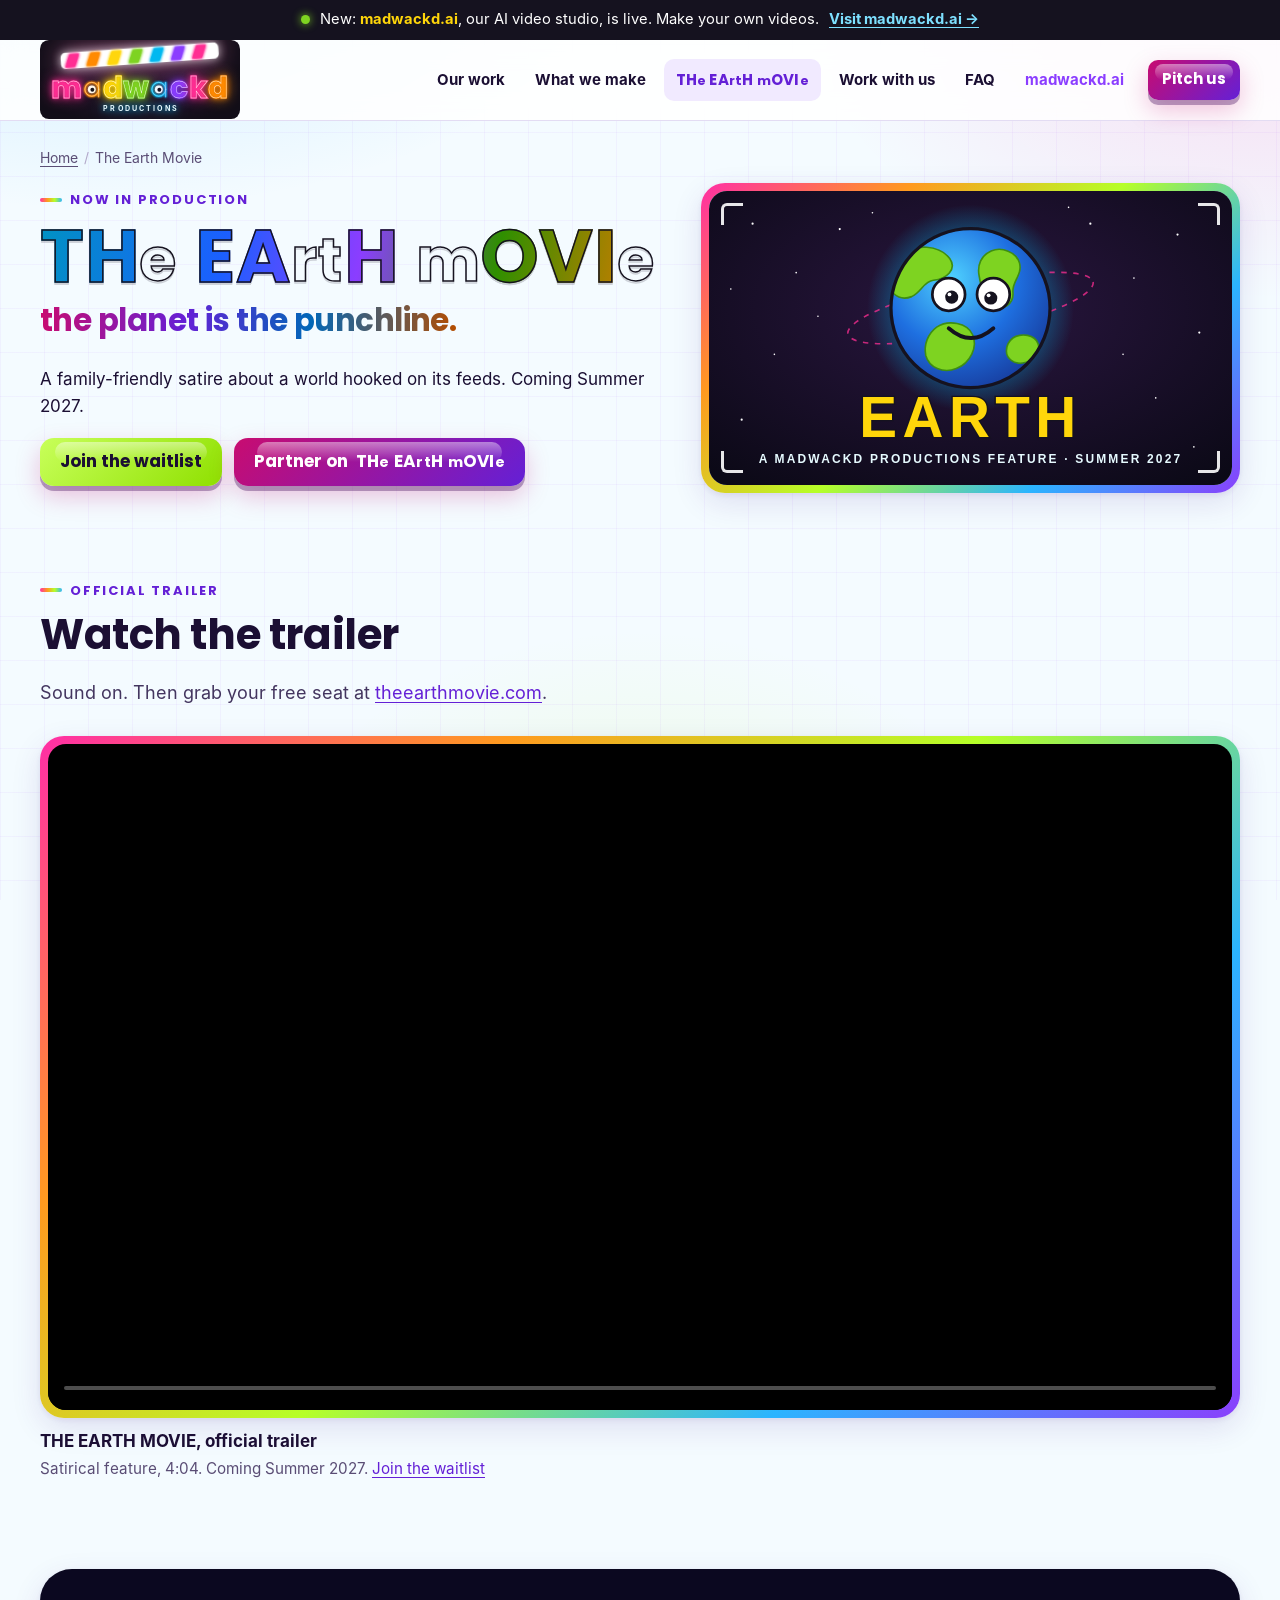
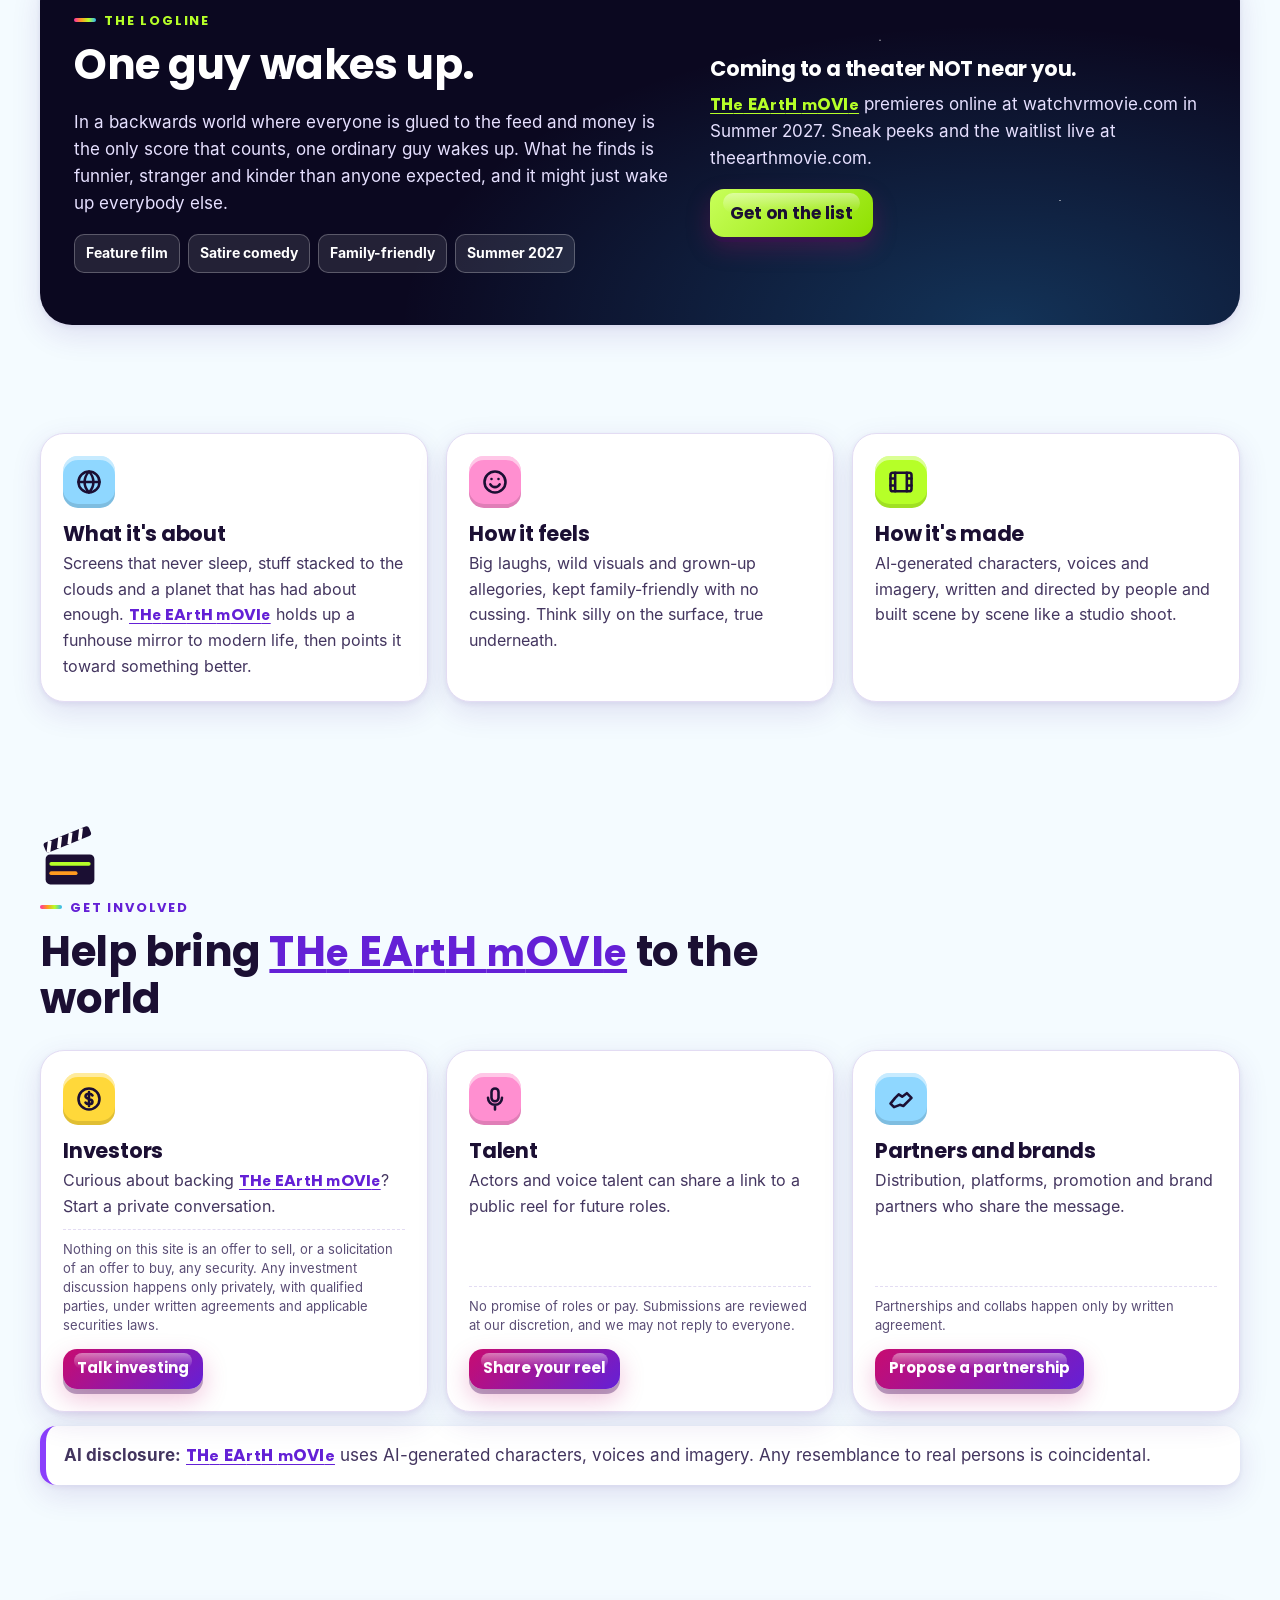
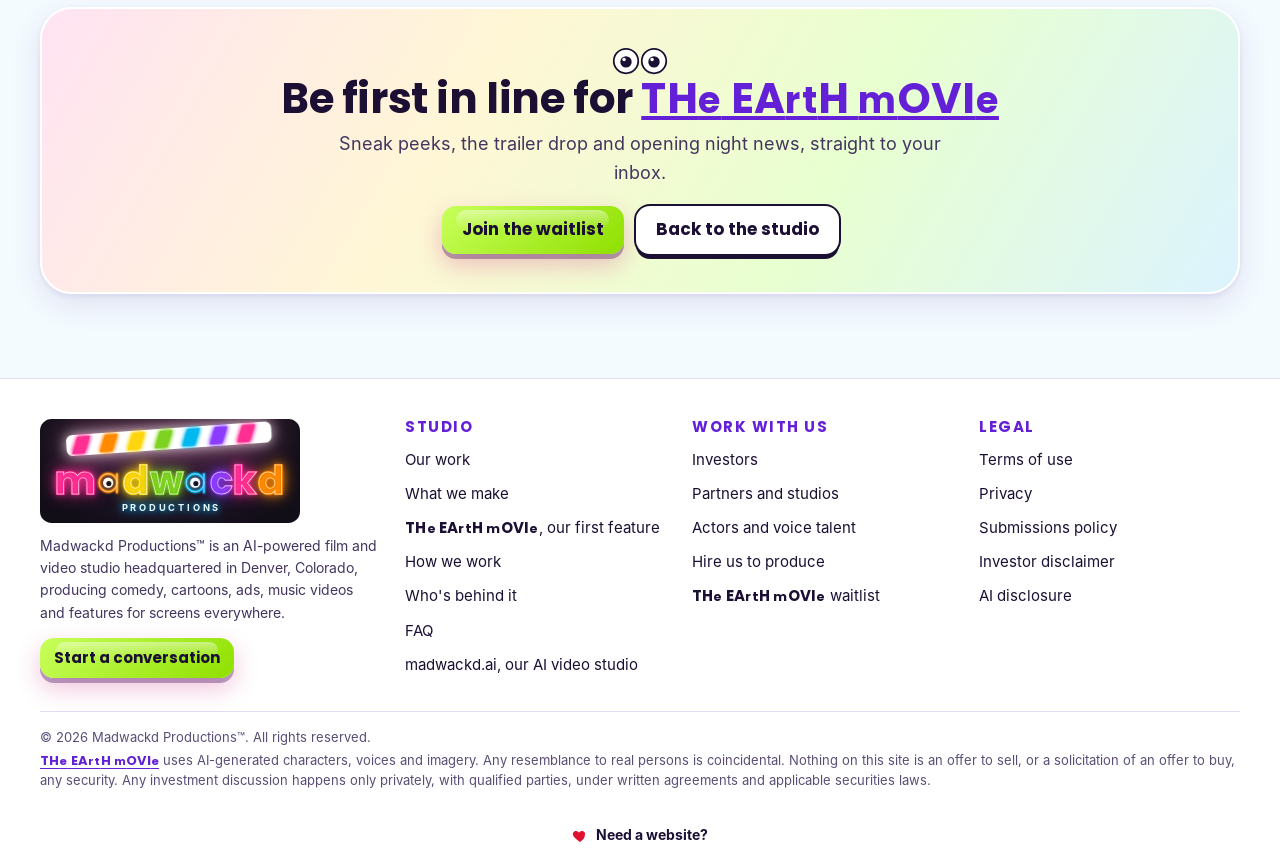
==== commit 456f58f5: "Add EARTH trailer to home work section and /earth/ page Co-Authored-By: Claude Opus 5.5 <noreply@ant" ====
--- a/earth/index.html
+++ b/earth/index.html
@@ -65,6 +65,15 @@
 <div class="hero-cta"><a class="btn lime" href="https://www.theearthmovie.com/" rel="noopener" target="_blank">Join the waitlist</a><a class="btn" href="/work-with-us/?about=partnership#inquire">Partner on <span class="tem-sr">The Earth Movie</span><span class="tem-inline" aria-hidden="true">TH<i>e</i> EA<i>rt</i>H <i>m</i>OVI<i>e</i></span></a></div>
 </div>
 <div class="screen"><div class="screen-in"><img src="/assets/img/earth-card.svg" alt="The Earth Movie title card: a cartoon planet with googly eyes above the word EARTH, coming Summer 2027" width="960" height="540"><div class="hud" aria-hidden="true"><i></i><i></i><i></i><i></i></div></div></div>
+</div>
+</div>
+</section>
+
+<section class="band tight" id="trailer">
+<div class="wrap">
+<div class="sec-head"><span class="kicker">Official trailer</span><h2>Watch the trailer</h2><p>Sound on. Then grab your free seat at <a href="https://www.theearthmovie.com/#join">theearthmovie.com</a>.</p></div>
+<div class="grid work-grid" style="grid-template-columns:1fr;max-width:960px">
+<figure class="work-card"><div class="screen"><div class="screen-in"><video controls playsinline preload="none" poster="https://www.theearthmovie.com/assets/img/earth-trailer-poster.jpg" width="1280" height="720" aria-label="THE EARTH MOVIE official trailer, about 4 minutes"><source src="https://www.theearthmovie.com/assets/media/earth-trailer-720.mp4" type="video/mp4"></video></div></div><figcaption><b>THE EARTH MOVIE, official trailer</b><span>Satirical feature, 4:04. Coming Summer 2027. <a href="https://www.theearthmovie.com/#join">Join the waitlist</a></span></figcaption></figure>
 </div>
 </div>
 </section>
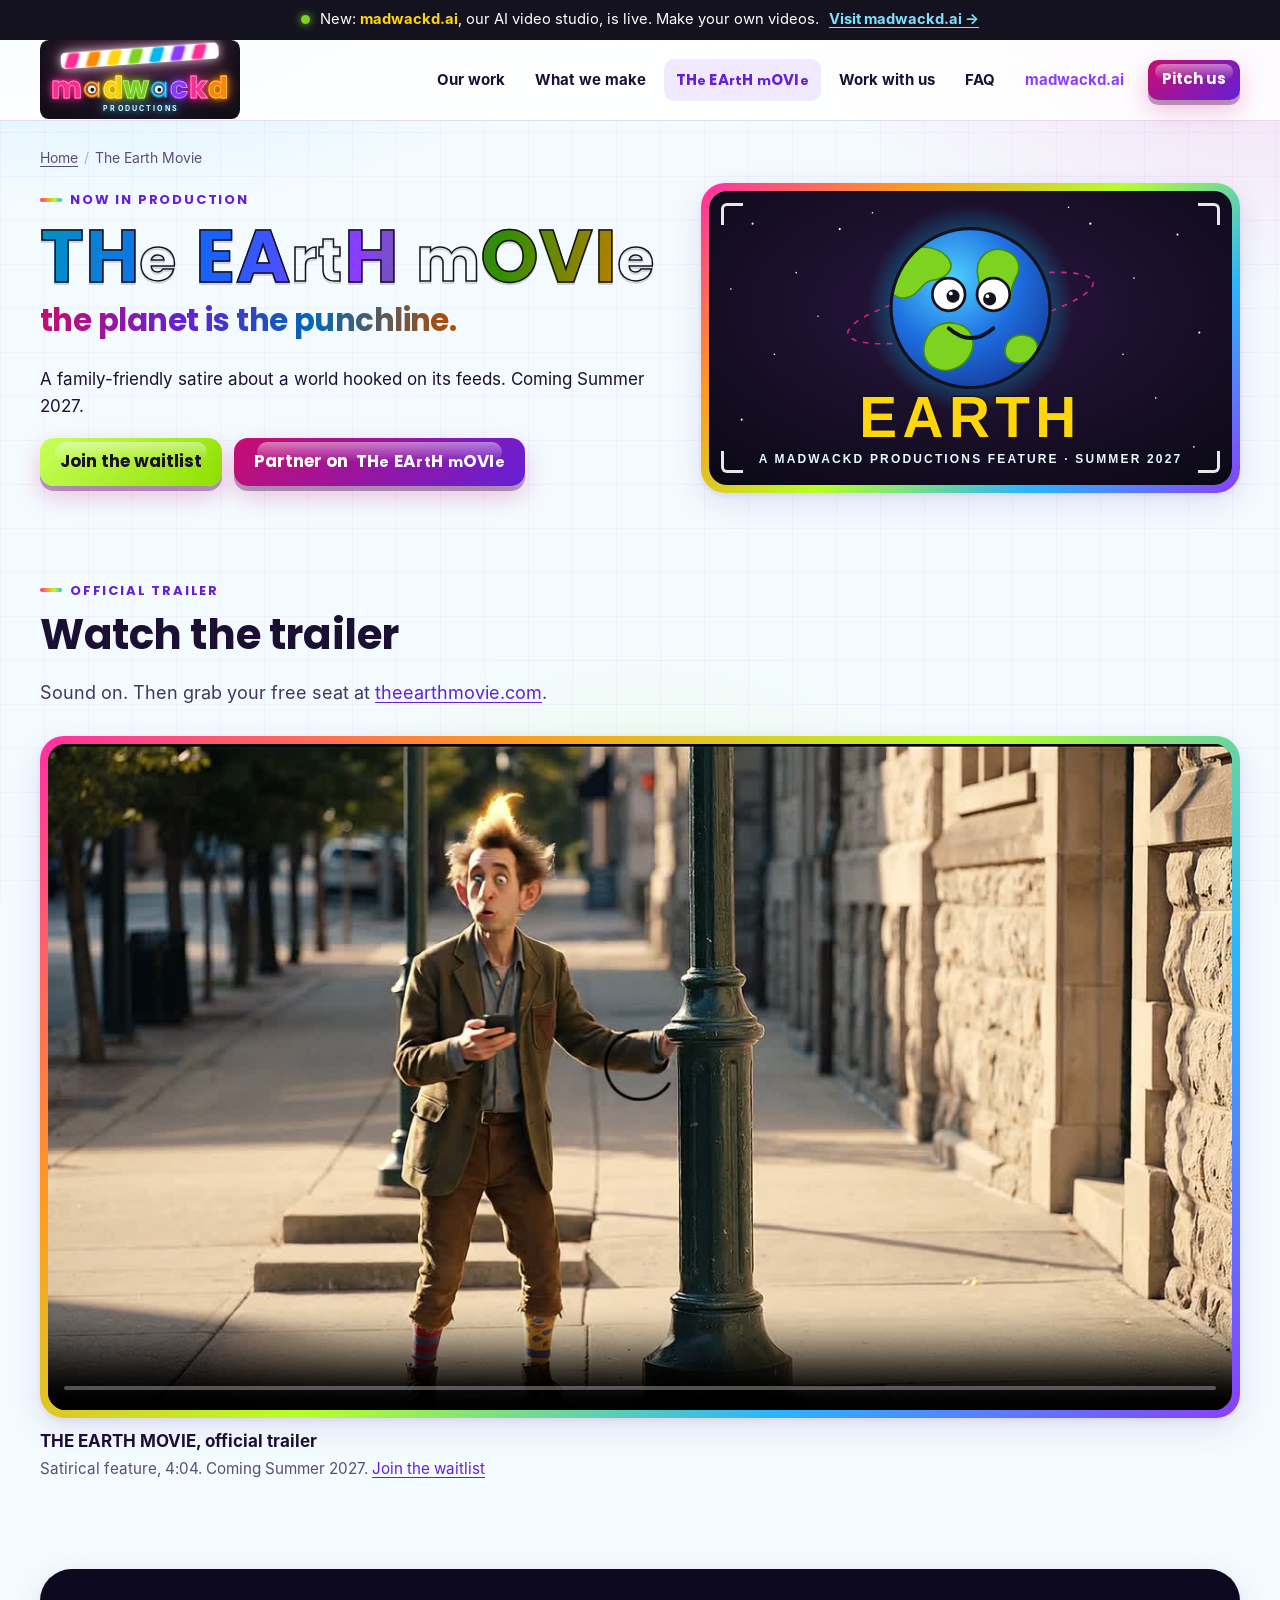
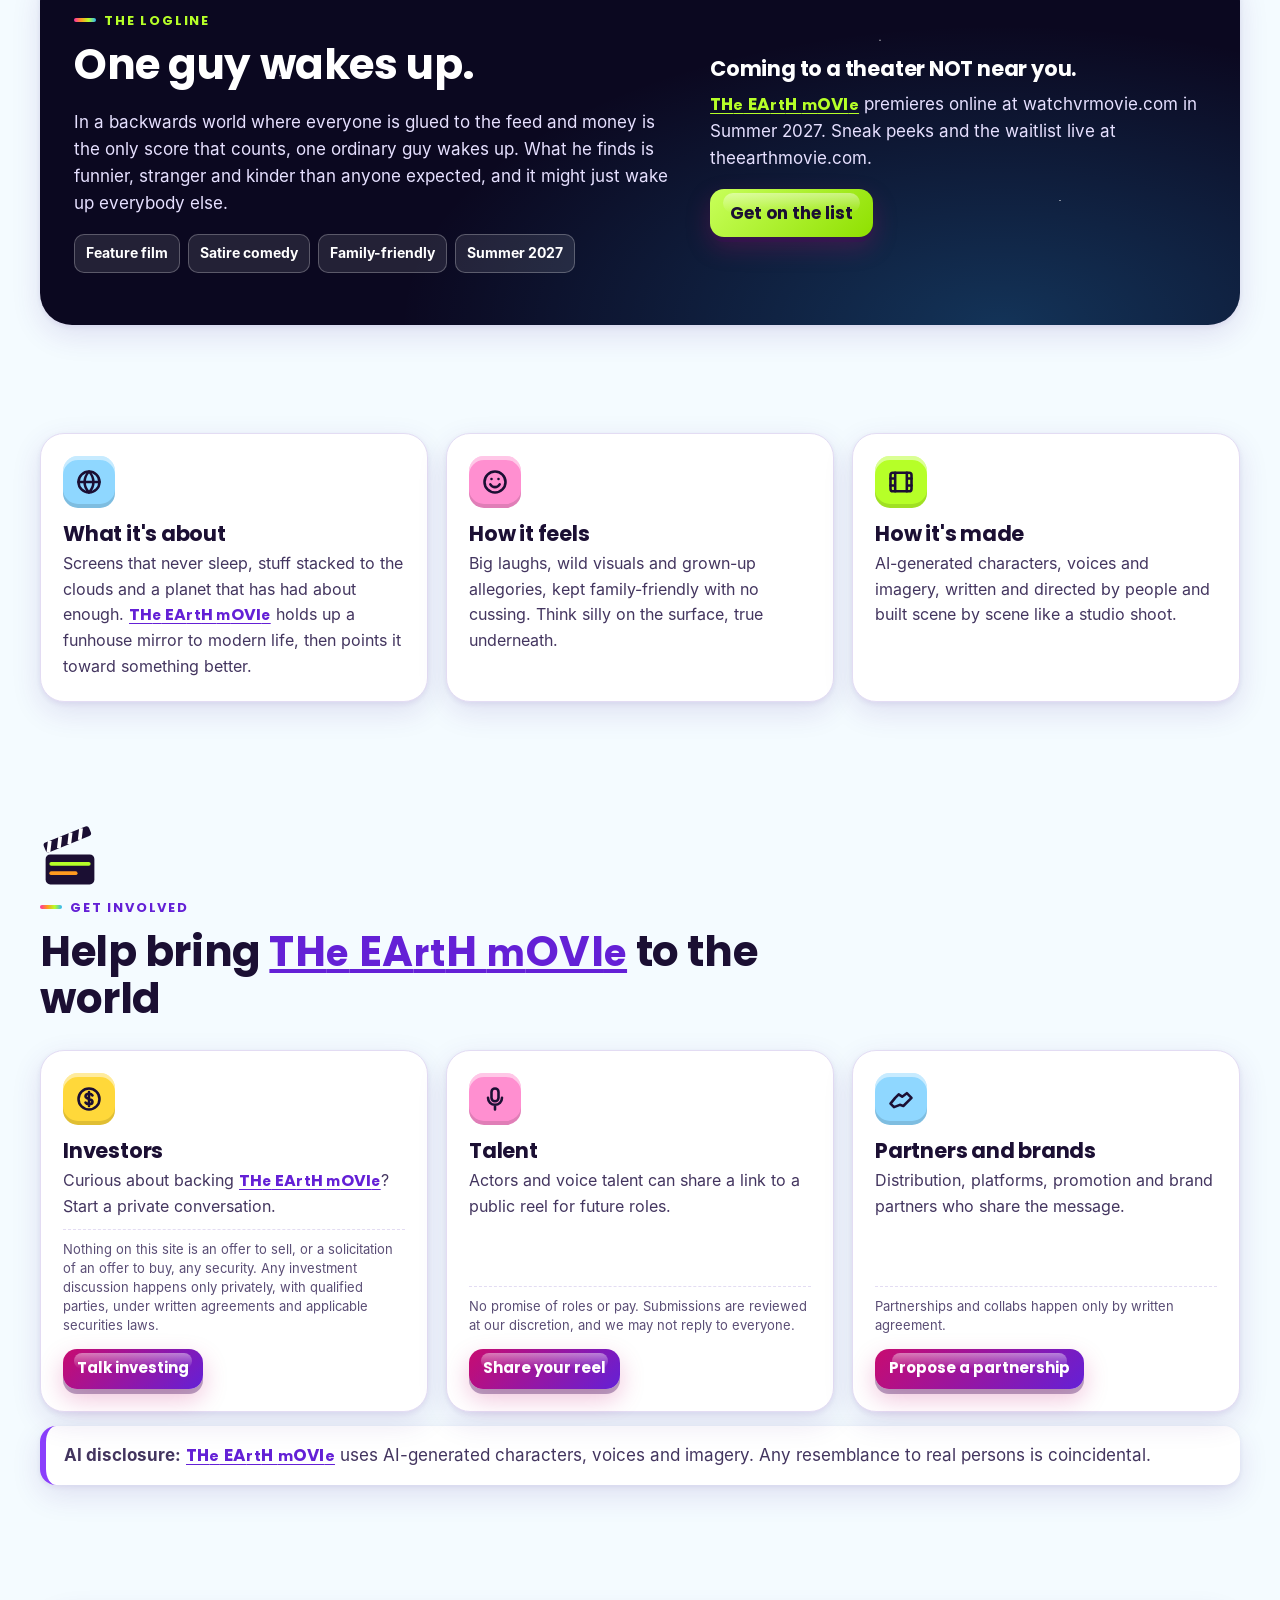
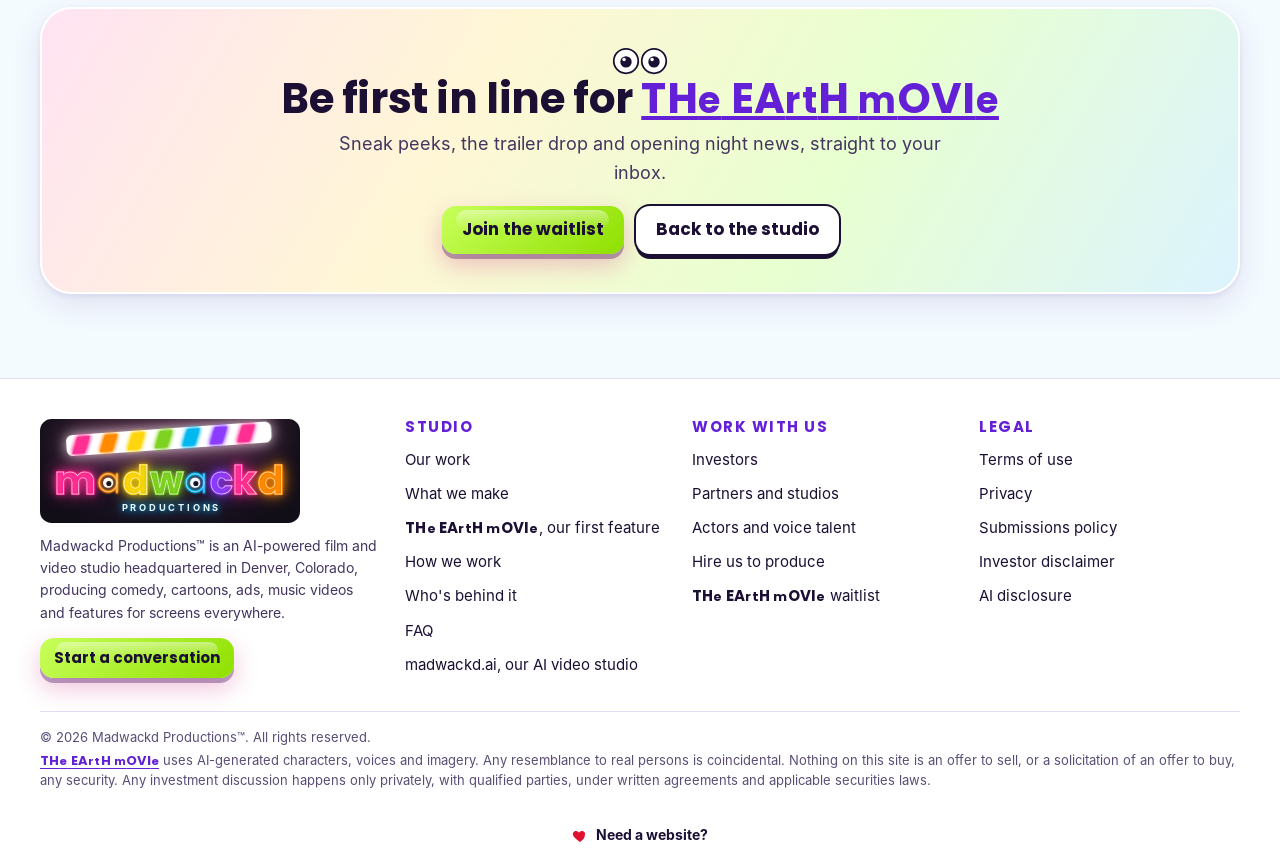
==== commit 72238ad6: "Host EARTH trailer locally (CSP media-src self) Co-Authored-By: Claude Opus 5.5 <noreply@anthropic.c" ====
--- a/earth/index.html
+++ b/earth/index.html
@@ -73,7 +73,7 @@
 <div class="wrap">
 <div class="sec-head"><span class="kicker">Official trailer</span><h2>Watch the trailer</h2><p>Sound on. Then grab your free seat at <a href="https://www.theearthmovie.com/#join">theearthmovie.com</a>.</p></div>
 <div class="grid work-grid" style="grid-template-columns:1fr;max-width:960px">
-<figure class="work-card"><div class="screen"><div class="screen-in"><video controls playsinline preload="none" poster="https://www.theearthmovie.com/assets/img/earth-trailer-poster.jpg" width="1280" height="720" aria-label="THE EARTH MOVIE official trailer, about 4 minutes"><source src="https://www.theearthmovie.com/assets/media/earth-trailer-720.mp4" type="video/mp4"></video></div></div><figcaption><b>THE EARTH MOVIE, official trailer</b><span>Satirical feature, 4:04. Coming Summer 2027. <a href="https://www.theearthmovie.com/#join">Join the waitlist</a></span></figcaption></figure>
+<figure class="work-card"><div class="screen"><div class="screen-in"><video controls playsinline preload="none" poster="/assets/media/earth-trailer-poster.jpg" width="1280" height="720" aria-label="THE EARTH MOVIE official trailer, about 4 minutes"><source src="/assets/media/earth-trailer-720.mp4" type="video/mp4"></video></div></div><figcaption><b>THE EARTH MOVIE, official trailer</b><span>Satirical feature, 4:04. Coming Summer 2027. <a href="https://www.theearthmovie.com/#join">Join the waitlist</a></span></figcaption></figure>
 </div>
 </div>
 </section>
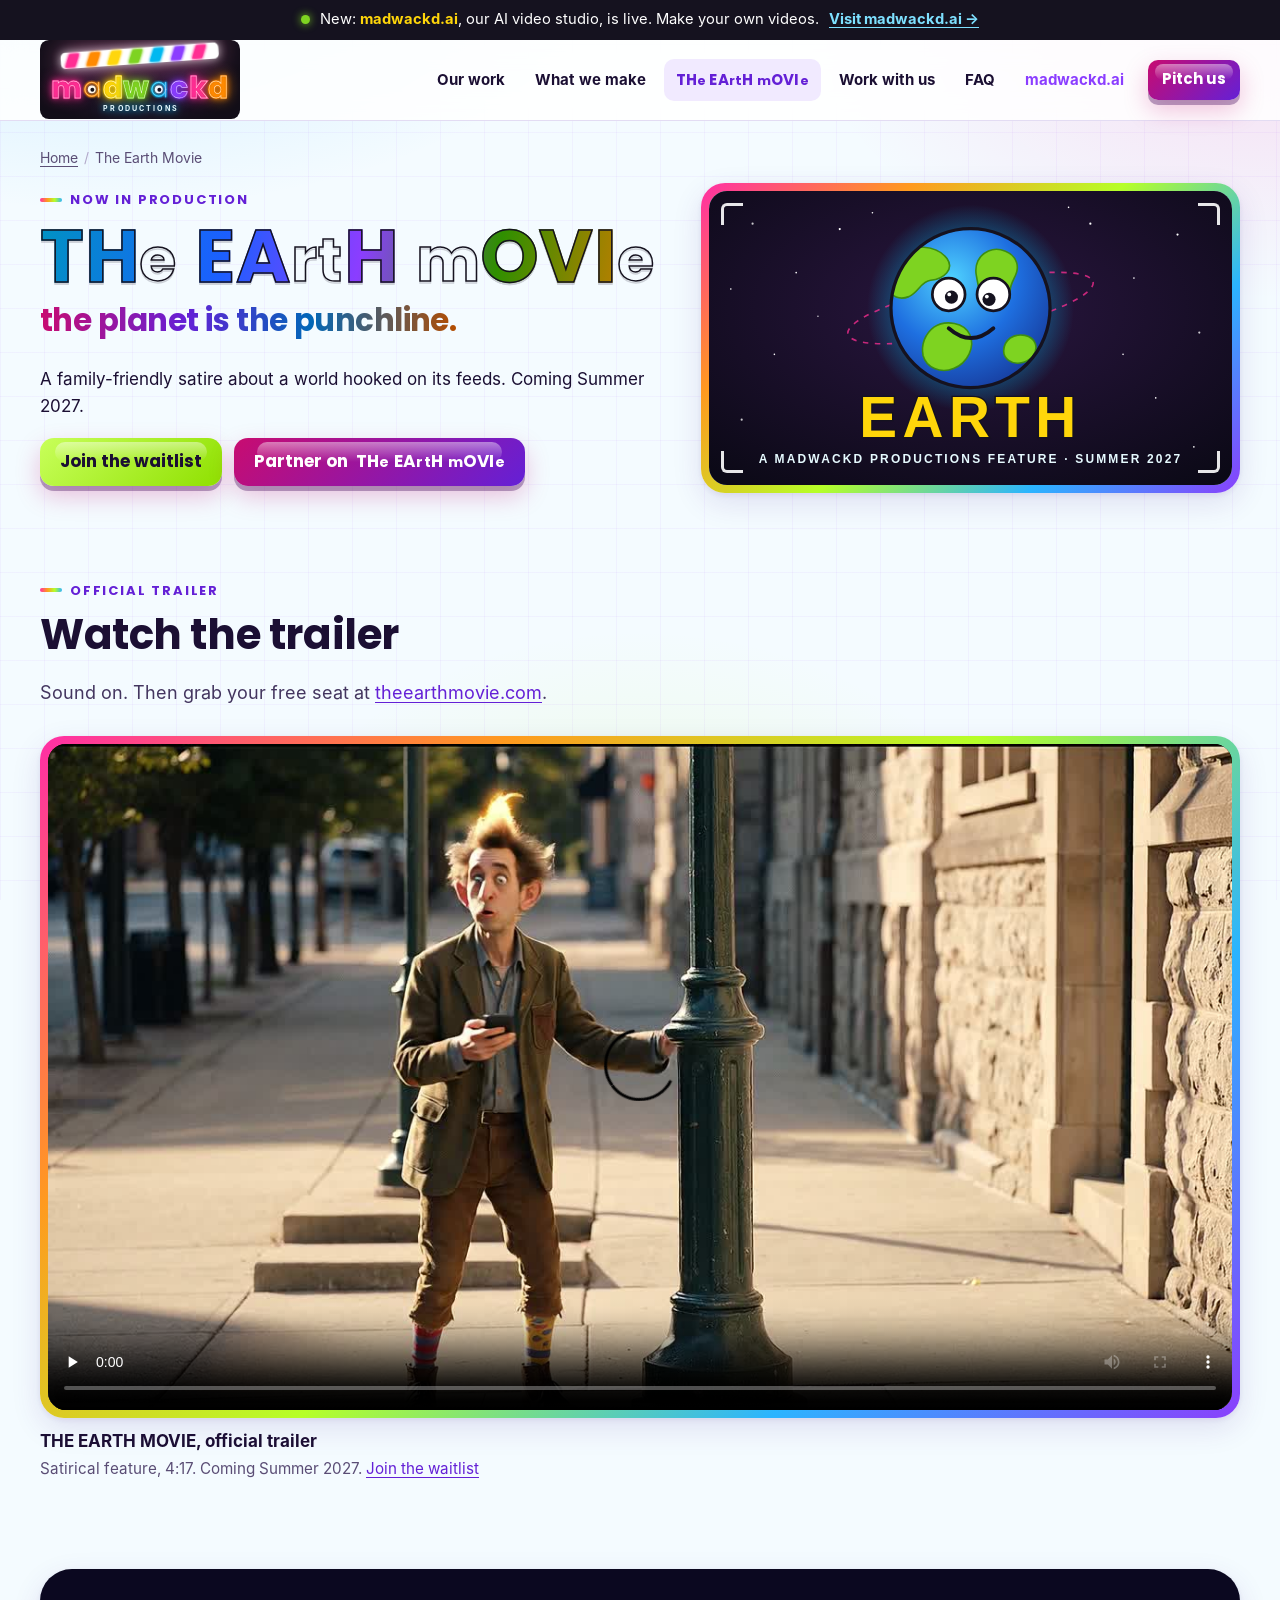
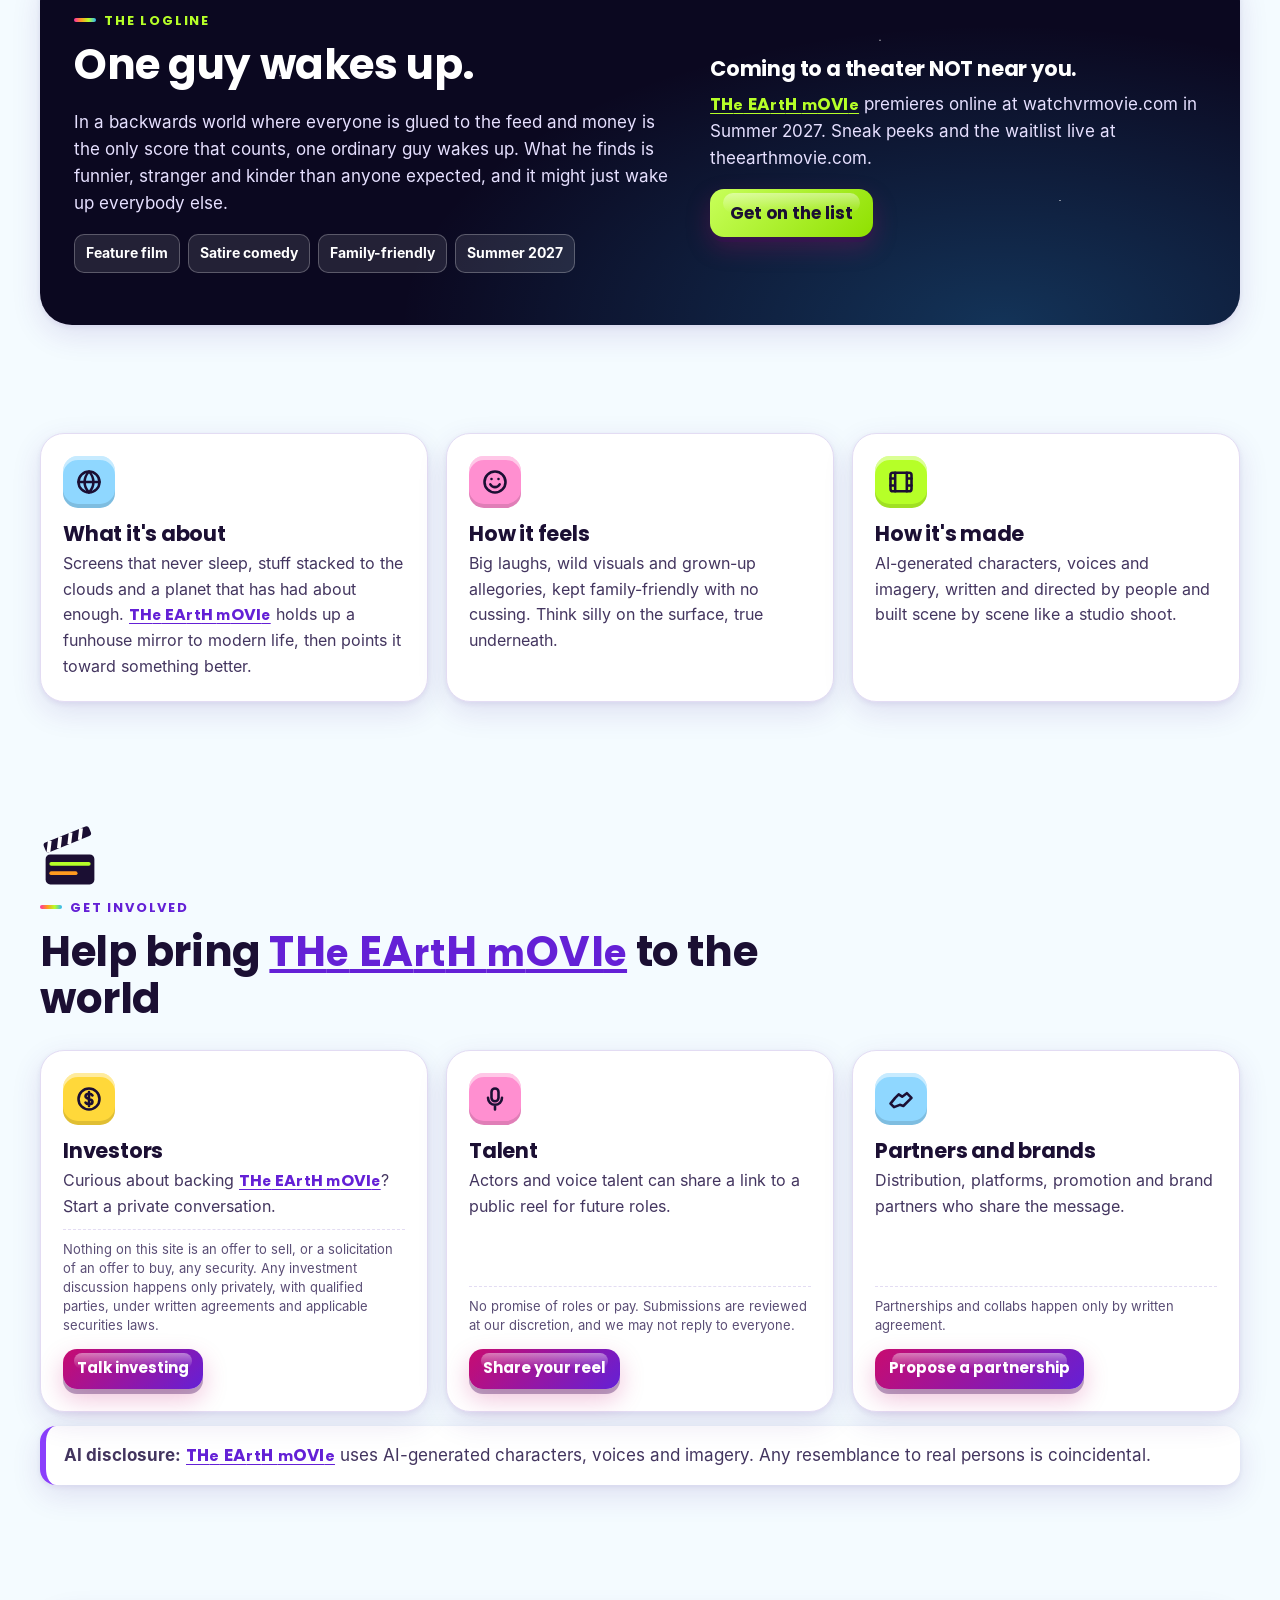
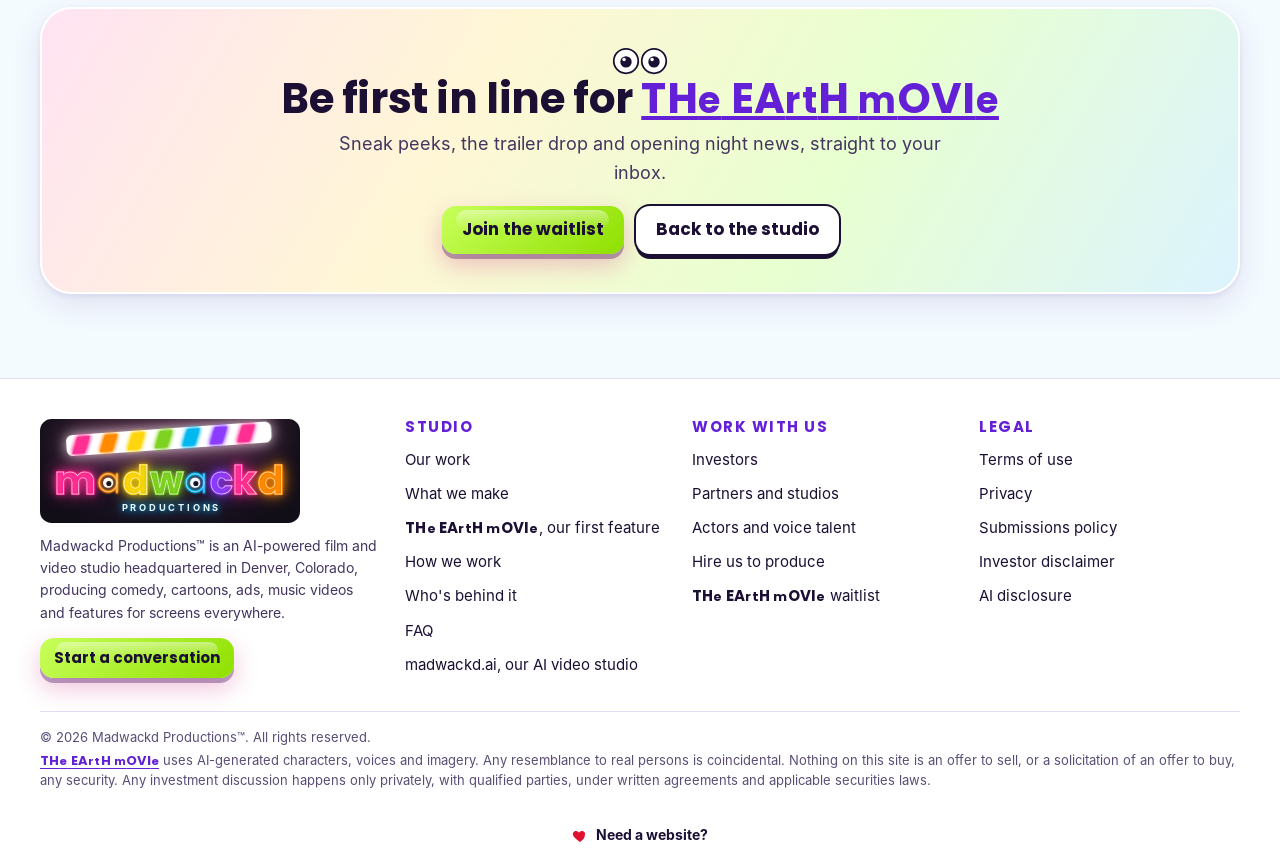
==== commit 7daab4f8: "Final EARTH trailer (v5c, 4:17) web encode Co-Authored-By: Claude Opus 5.5 <noreply@anthropic.com>" ====
--- a/earth/index.html
+++ b/earth/index.html
@@ -73,7 +73,7 @@
 <div class="wrap">
 <div class="sec-head"><span class="kicker">Official trailer</span><h2>Watch the trailer</h2><p>Sound on. Then grab your free seat at <a href="https://www.theearthmovie.com/#join">theearthmovie.com</a>.</p></div>
 <div class="grid work-grid" style="grid-template-columns:1fr;max-width:960px">
-<figure class="work-card"><div class="screen"><div class="screen-in"><video controls playsinline preload="none" poster="/assets/media/earth-trailer-poster.jpg" width="1280" height="720" aria-label="THE EARTH MOVIE official trailer, about 4 minutes"><source src="/assets/media/earth-trailer-720.mp4" type="video/mp4"></video></div></div><figcaption><b>THE EARTH MOVIE, official trailer</b><span>Satirical feature, 4:04. Coming Summer 2027. <a href="https://www.theearthmovie.com/#join">Join the waitlist</a></span></figcaption></figure>
+<figure class="work-card"><div class="screen"><div class="screen-in"><video controls playsinline preload="none" poster="/assets/media/earth-trailer-poster.jpg" width="1280" height="720" aria-label="THE EARTH MOVIE official trailer, about 4 minutes"><source src="/assets/media/earth-trailer-720.mp4" type="video/mp4"></video></div></div><figcaption><b>THE EARTH MOVIE, official trailer</b><span>Satirical feature, 4:17. Coming Summer 2027. <a href="https://www.theearthmovie.com/#join">Join the waitlist</a></span></figcaption></figure>
 </div>
 </div>
 </section>
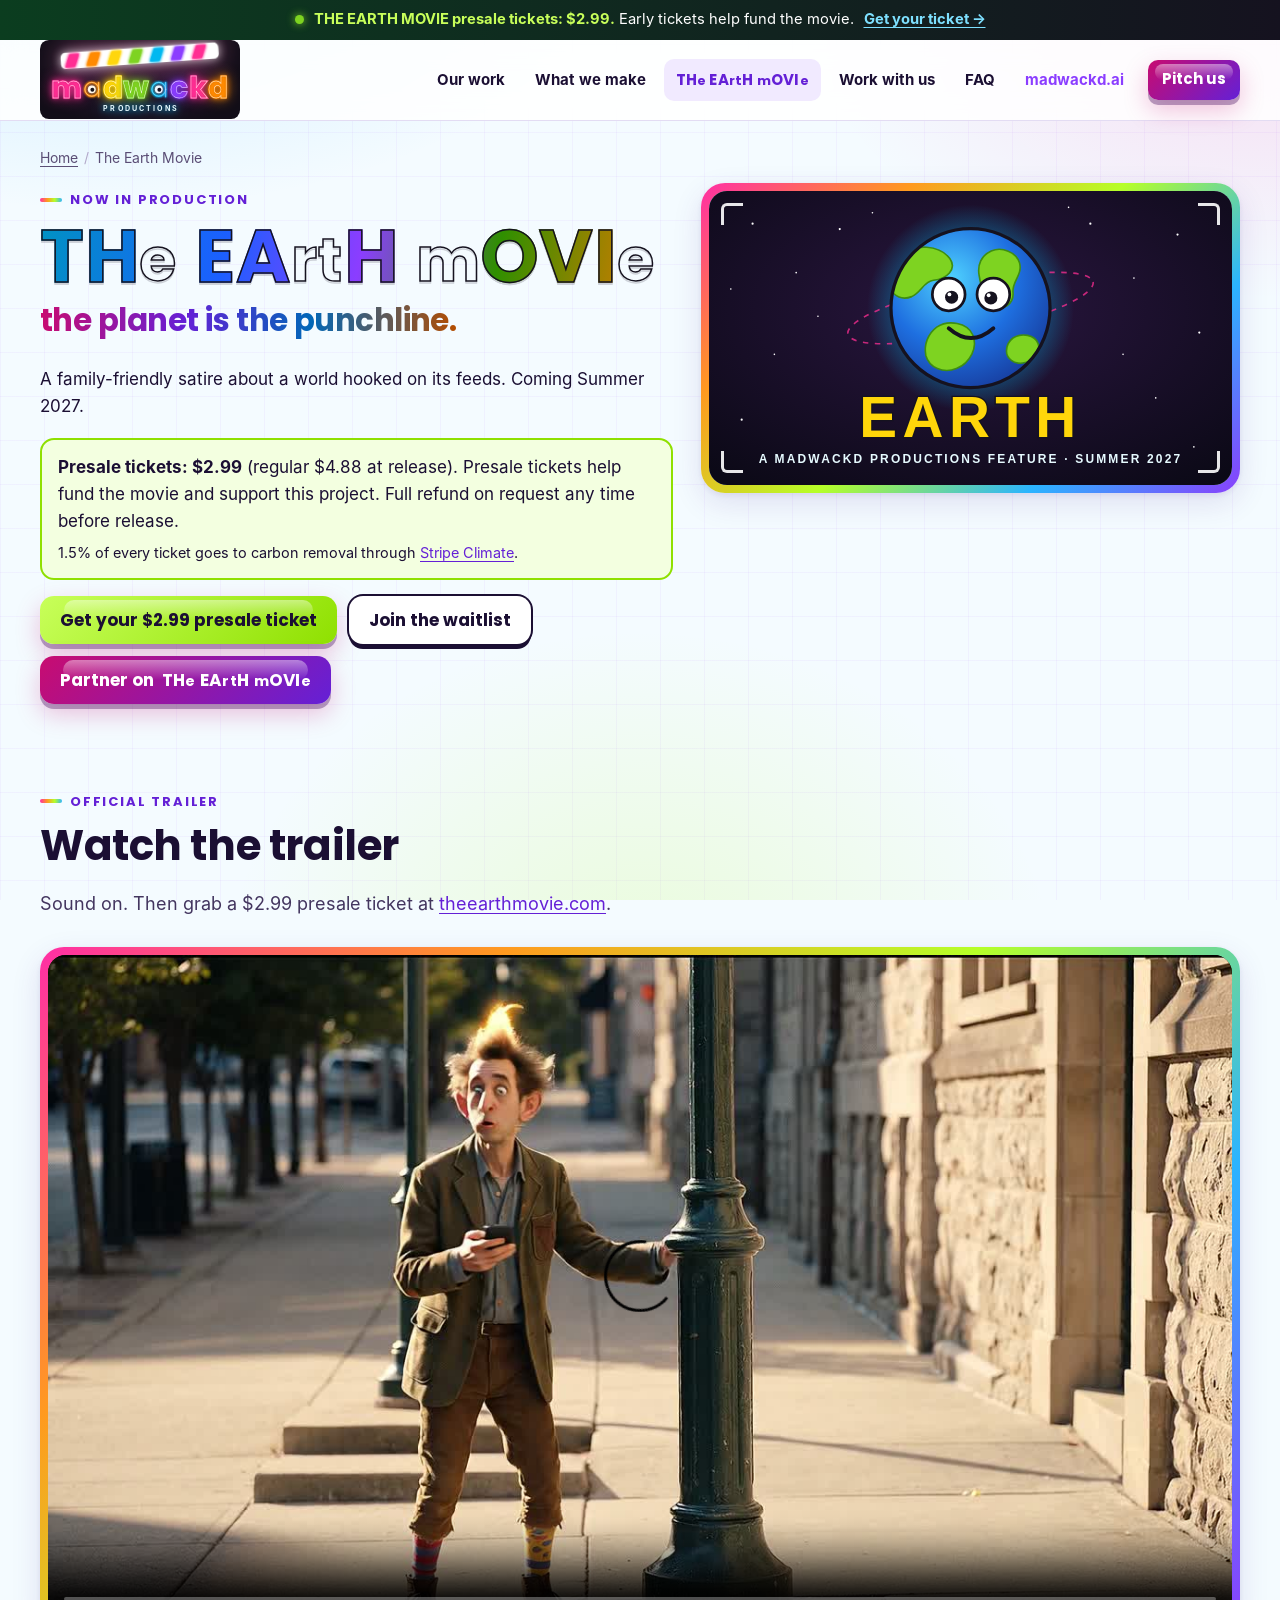
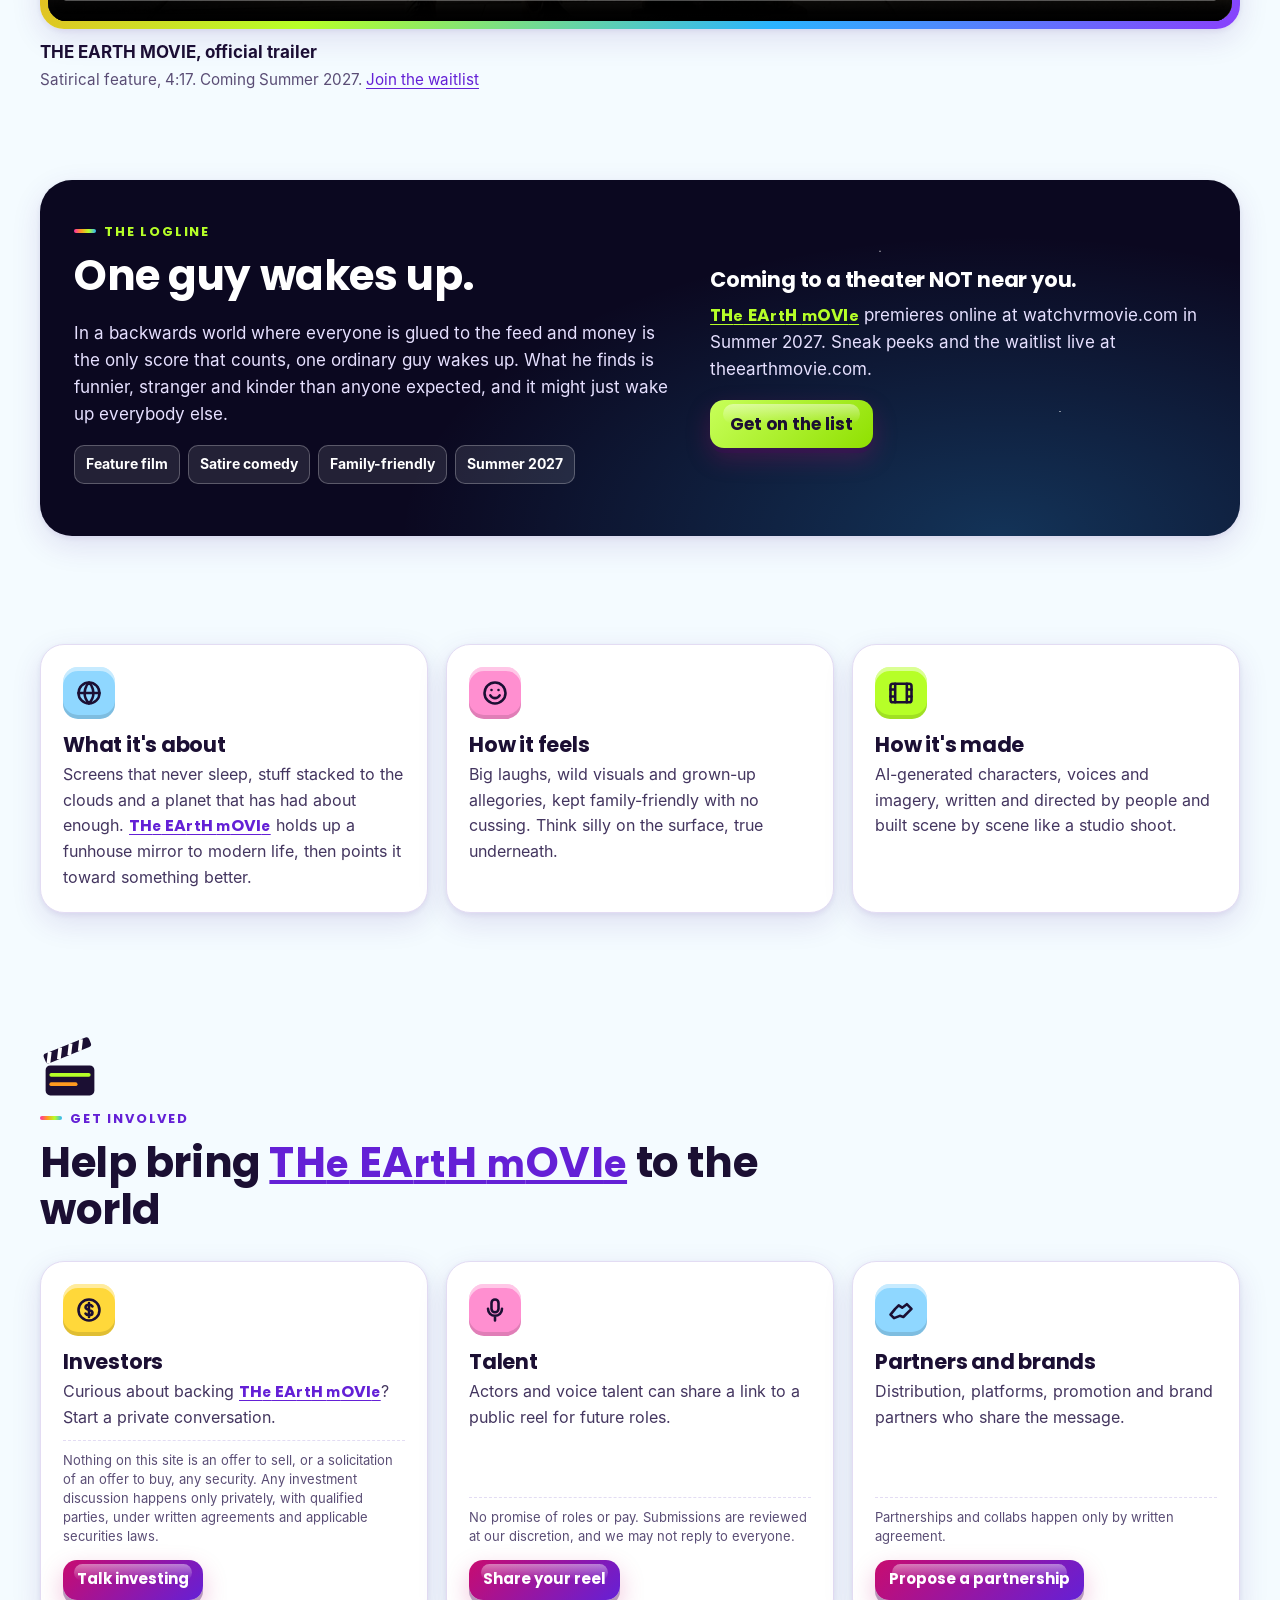
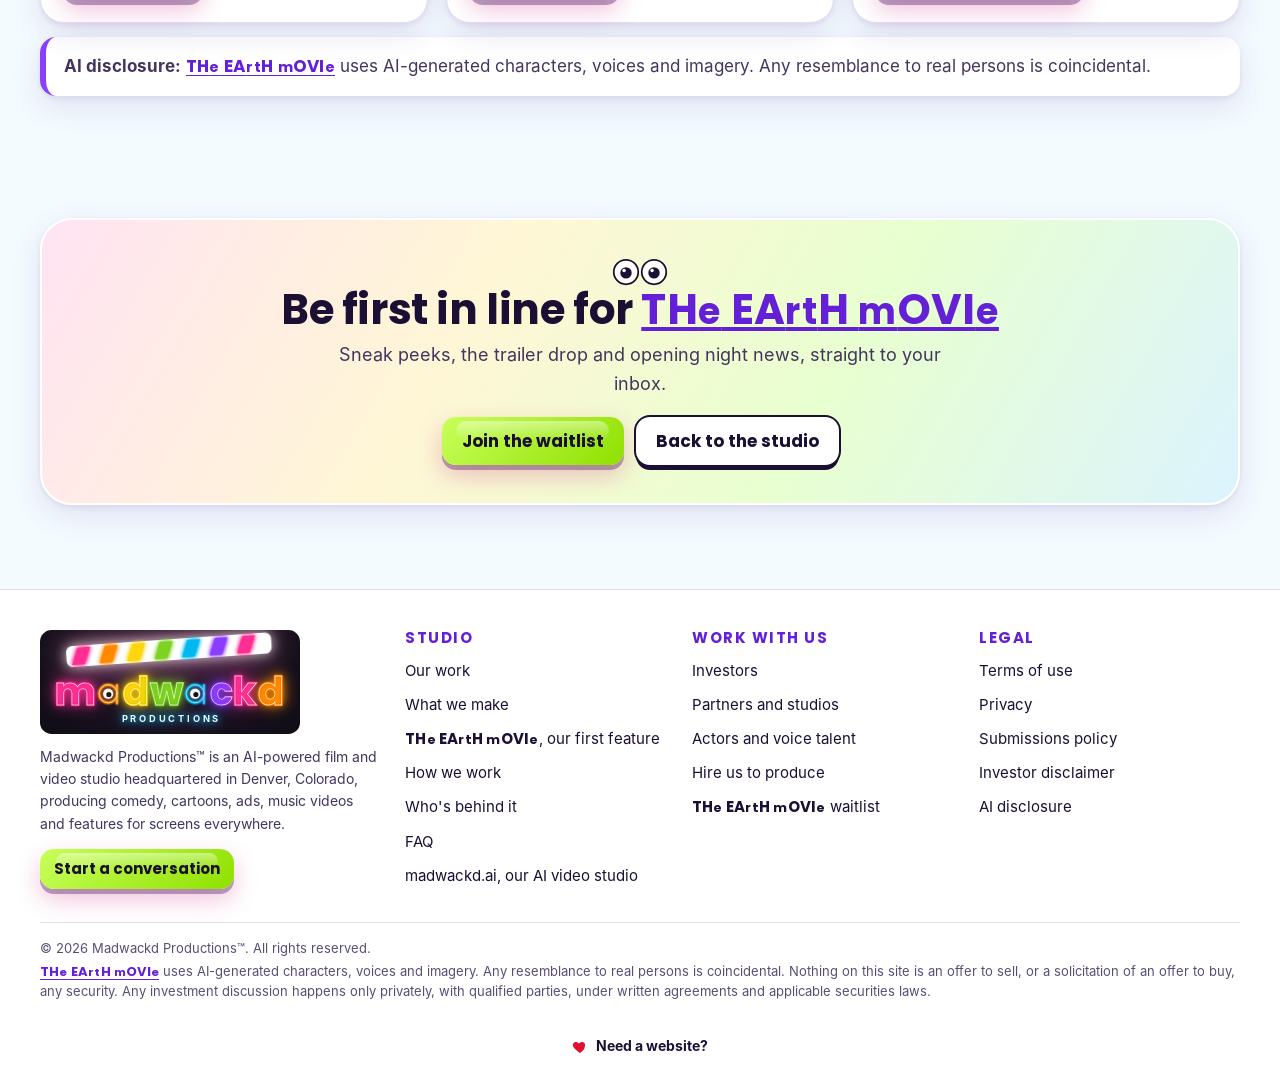
==== commit 6260bf41: "EARTH presale ticket bar and blocks linking to theearthmovie.com/#tickets Co-Authored-By: Claude Opu" ====
--- a/earth/index.html
+++ b/earth/index.html
@@ -15,7 +15,7 @@
 <link rel="apple-touch-icon" href="/apple-touch-icon.png">
 <link rel="manifest" href="/site.webmanifest">
 <link rel="preload" href="/assets/fonts/poppins-700.woff" as="font" type="font/woff" crossorigin>
-<link rel="stylesheet" href="/assets/site.css">
+<link rel="stylesheet" href="/assets/site.css?v=20261109p">
 <link rel="stylesheet" href="/assets/earth-name.css?v=20261108a">
 <meta property="og:type" content="website">
 <meta property="og:site_name" content="Madwackd Productions">
@@ -36,7 +36,7 @@
 </head>
 <body>
 <a class="skip" href="#main">Skip to content</a>
-<div class="ai-bar"><div class="wrap"><span class="ai-dot" aria-hidden="true"></span><span>New: <b>madwackd.ai</b>, our AI video studio, is live.<span class="ai-more"> Make your own videos.</span></span><a href="https://www.madwackd.ai/" rel="noopener">Visit madwackd.ai &rarr;</a></div></div>
+<div class="ai-bar tk-bar"><div class="wrap"><span class="ai-dot" aria-hidden="true"></span><span><b>THE EARTH MOVIE presale tickets: $2.99.</b><span class="ai-more"> Early tickets help fund the movie.</span></span><a href="https://www.theearthmovie.com/#tickets" rel="noopener">Get your ticket &rarr;</a></div></div>
 <header class="top">
 <div class="wrap">
 <a class="brand neo-brand" href="/" aria-label="Madwackd Productions home"><span class="neo" aria-hidden="true"><svg class="neo-cap on nd16" viewBox="0 0 200 28"><defs><filter id="neoFs" x="-20%" y="-80%" width="140%" height="260%"><feGaussianBlur stdDeviation="2.2" result="b"/><feMerge><feMergeNode in="b"/><feMergeNode in="b"/><feMergeNode in="SourceGraphic"/></feMerge></filter></defs><g class="snap"><g transform="rotate(-4 4 26)"><rect x="4" y="6" width="192" height="18" rx="5" fill="#FFFFFF" stroke="#FFFFFF" stroke-width="2" class="neo-cap-bar"/><g filter="url(#neoFs)"><polygon points="14,7 26,7 20,23 8,23" fill="#FF2E93"/><polygon points="40,7 52,7 46,23 34,23" fill="#FF8A00"/><polygon points="66,7 78,7 72,23 60,23" fill="#FFD60A"/><polygon points="92,7 104,7 98,23 86,23" fill="#7ED321"/><polygon points="118,7 130,7 124,23 112,23" fill="#00B8F0"/><polygon points="144,7 156,7 150,23 138,23" fill="#8B3DFF"/><polygon points="170,7 182,7 176,23 164,23" fill="#FF2E93"/></g></g></g></svg><span class="neo-word"><span class="neo-tubes"><span class="on n-pk nd0">m</span><svg class="on neo-eye nd2" viewBox="0 0 50 46"><defs><filter id="neoFa" x="-50%" y="-50%" width="200%" height="200%"><feGaussianBlur stdDeviation="2.4" result="b"/><feMerge><feMergeNode in="b"/><feMergeNode in="b"/><feMergeNode in="SourceGraphic"/></feMerge></filter></defs><g filter="url(#neoFa)" fill="none" stroke="#FF8A00" stroke-width="4" stroke-linecap="round"><circle cx="22" cy="23" r="19.5"/><path d="M41 4 V44"/></g><g fill="none" stroke="#fff" stroke-width="1.2" stroke-linecap="round" opacity=".92"><circle cx="22" cy="23" r="19.5"/><path d="M41 4 V44"/></g><circle cx="22" cy="23" r="11" fill="#FFF8EE" class="neo-white-o"/><g class="pl"><circle cx="23.5" cy="24.5" r="5.5" fill="#15121F"/></g></svg><span class="on n-yl nd4">d</span><span class="on n-lm nd6">w</span><svg class="on neo-eye nd8" viewBox="0 0 50 46"><defs><filter id="neoFc" x="-50%" y="-50%" width="200%" height="200%"><feGaussianBlur stdDeviation="2.4" result="b"/><feMerge><feMergeNode in="b"/><feMergeNode in="b"/><feMergeNode in="SourceGraphic"/></feMerge></filter></defs><g filter="url(#neoFc)" fill="none" stroke="#00B8F0" stroke-width="4" stroke-linecap="round"><circle cx="22" cy="23" r="19.5"/><path d="M41 4 V44"/></g><g fill="none" stroke="#fff" stroke-width="1.2" stroke-linecap="round" opacity=".92"><circle cx="22" cy="23" r="19.5"/><path d="M41 4 V44"/></g><circle cx="22" cy="23" r="11" fill="#F2FCFF" class="neo-white-c"/><g class="pr"><circle cx="23.5" cy="24.5" r="5.5" fill="#15121F"/></g></svg><span class="on n-pu nd10">c</span><span class="on n-pk nd12">k</span><span class="on n-or nd14">d</span></span><span class="neo-core"><span class="on nd0">m</span><span class="neo-gap"></span><span class="on nd4">d</span><span class="on nd6">w</span><span class="neo-gap"></span><span class="on nd10">c</span><span class="on nd12">k</span><span class="on nd14">d</span></span></span><span class="neo-studio on nd18">productions</span></span><span class="sr-only">Madwackd Productions</span></a>
@@ -62,7 +62,8 @@
 <span class="kicker">Now in production</span>
 <h1><span class="tem-sr">The Earth Movie</span><span class="tem-mark lg" aria-hidden="true">TH<i>e</i> EA<i>rt</i>H <i>m</i>OVI<i>e</i></span><span class="tem-sub"><span class="candy">the planet is the punchline.</span></span></h1>
 <p class="lede">A family-friendly satire about a world hooked on its feeds. Coming Summer 2027.</p>
-<div class="hero-cta"><a class="btn lime" href="https://www.theearthmovie.com/" rel="noopener" target="_blank">Join the waitlist</a><a class="btn" href="/work-with-us/?about=partnership#inquire">Partner on <span class="tem-sr">The Earth Movie</span><span class="tem-inline" aria-hidden="true">TH<i>e</i> EA<i>rt</i>H <i>m</i>OVI<i>e</i></span></a></div>
+<div class="tk-block"><p><strong>Presale tickets: $2.99</strong> (regular $4.88 at release). Presale tickets help fund the movie and support this project. Full refund on request any time before release.</p><p class="tk-climate">1.5% of every ticket goes to carbon removal through <a href="https://stripe.com/climate" rel="noopener">Stripe Climate</a>.</p></div>
+<div class="hero-cta"><a class="btn lime" href="https://www.theearthmovie.com/#tickets" rel="noopener">Get your $2.99 presale ticket</a><a class="btn ghost" href="https://www.theearthmovie.com/" rel="noopener" target="_blank">Join the waitlist</a><a class="btn" href="/work-with-us/?about=partnership#inquire">Partner on <span class="tem-sr">The Earth Movie</span><span class="tem-inline" aria-hidden="true">TH<i>e</i> EA<i>rt</i>H <i>m</i>OVI<i>e</i></span></a></div>
 </div>
 <div class="screen"><div class="screen-in"><img src="/assets/img/earth-card.svg" alt="The Earth Movie title card: a cartoon planet with googly eyes above the word EARTH, coming Summer 2027" width="960" height="540"><div class="hud" aria-hidden="true"><i></i><i></i><i></i><i></i></div></div></div>
 </div>
@@ -71,7 +72,7 @@
 
 <section class="band tight" id="trailer">
 <div class="wrap">
-<div class="sec-head"><span class="kicker">Official trailer</span><h2>Watch the trailer</h2><p>Sound on. Then grab your free seat at <a href="https://www.theearthmovie.com/#join">theearthmovie.com</a>.</p></div>
+<div class="sec-head"><span class="kicker">Official trailer</span><h2>Watch the trailer</h2><p>Sound on. Then grab a $2.99 presale ticket at <a href="https://www.theearthmovie.com/#tickets">theearthmovie.com</a>.</p></div>
 <div class="grid work-grid" style="grid-template-columns:1fr;max-width:960px">
 <figure class="work-card"><div class="screen"><div class="screen-in"><video controls playsinline preload="none" poster="/assets/media/earth-trailer-poster.jpg" width="1280" height="720" aria-label="THE EARTH MOVIE official trailer, about 4 minutes"><source src="/assets/media/earth-trailer-720.mp4" type="video/mp4"></video></div></div><figcaption><b>THE EARTH MOVIE, official trailer</b><span>Satirical feature, 4:17. Coming Summer 2027. <a href="https://www.theearthmovie.com/#join">Join the waitlist</a></span></figcaption></figure>
 </div>
--- a/assets/site.css
+++ b/assets/site.css
@@ -396,3 +396,8 @@
 .nav a{white-space:nowrap}
 #work{scroll-margin-top:90px}
 @media (max-width:640px){.ai-bar{font-size:.8rem}.ai-bar .wrap{gap:2px 8px;padding-top:6px;padding-bottom:6px}.ai-more,.ai-dot{display:none}}
+.tk-bar{background:linear-gradient(90deg,#0b3d1f,#15121F)}
+.tk-bar b{color:#c8ff5a}
+.tk-block{background:#f3ffe0;border:2px solid #8fe000;border-radius:14px;padding:14px 16px;margin:0 0 16px}
+.tk-block p{margin:0 0 6px}
+.tk-block .tk-climate{font-size:.9rem;margin:0}
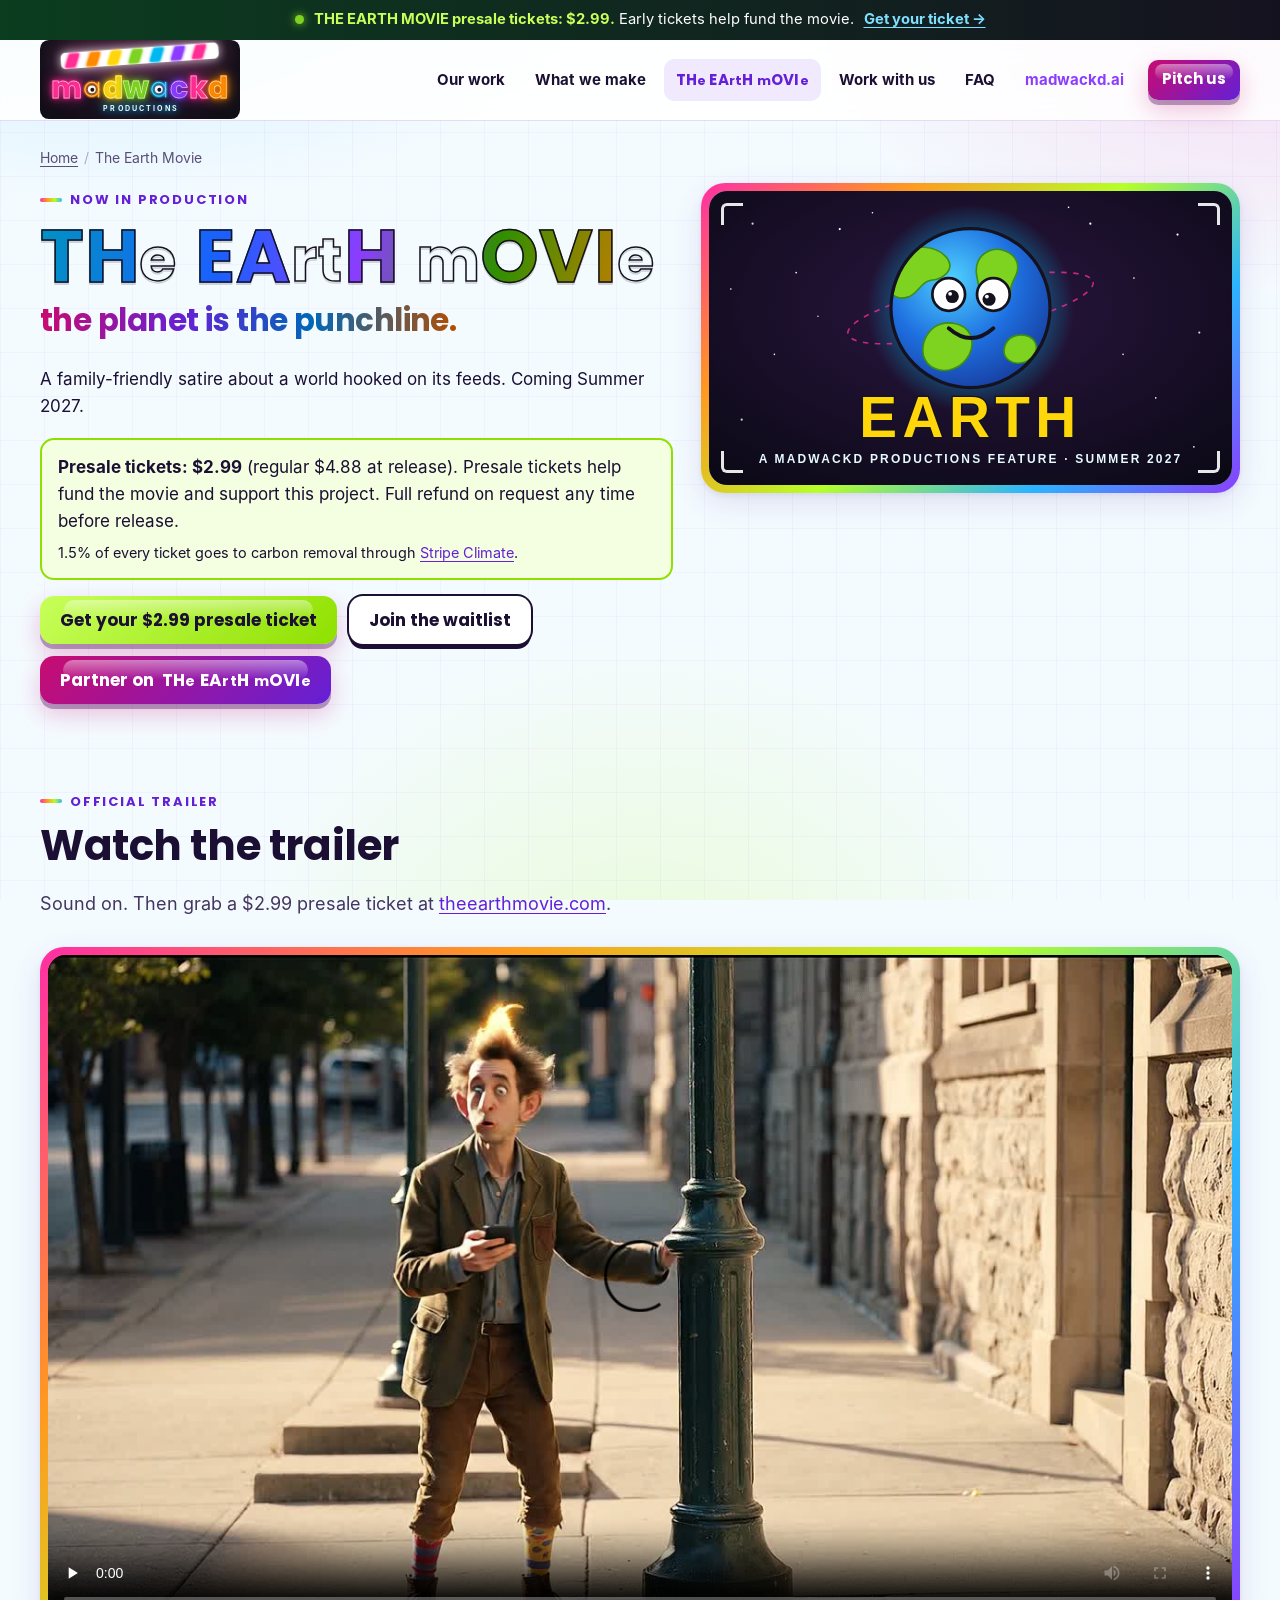
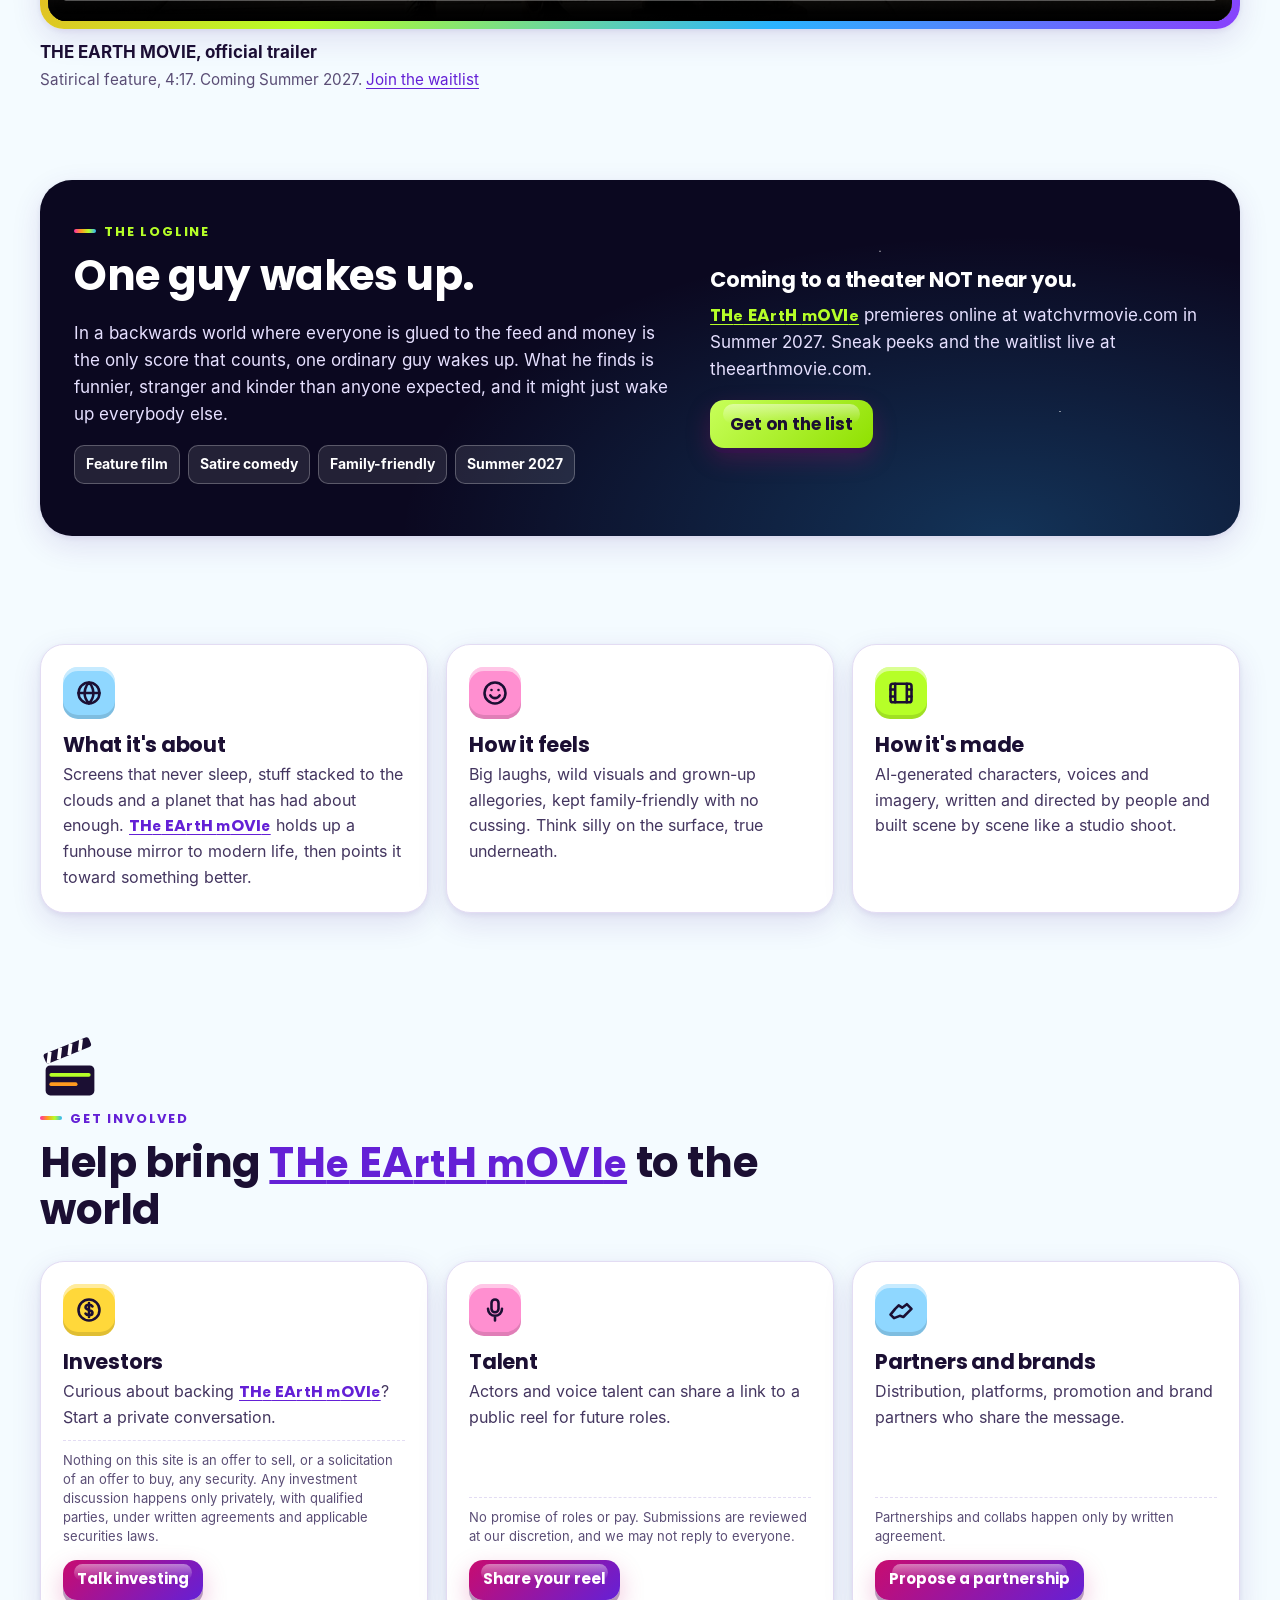
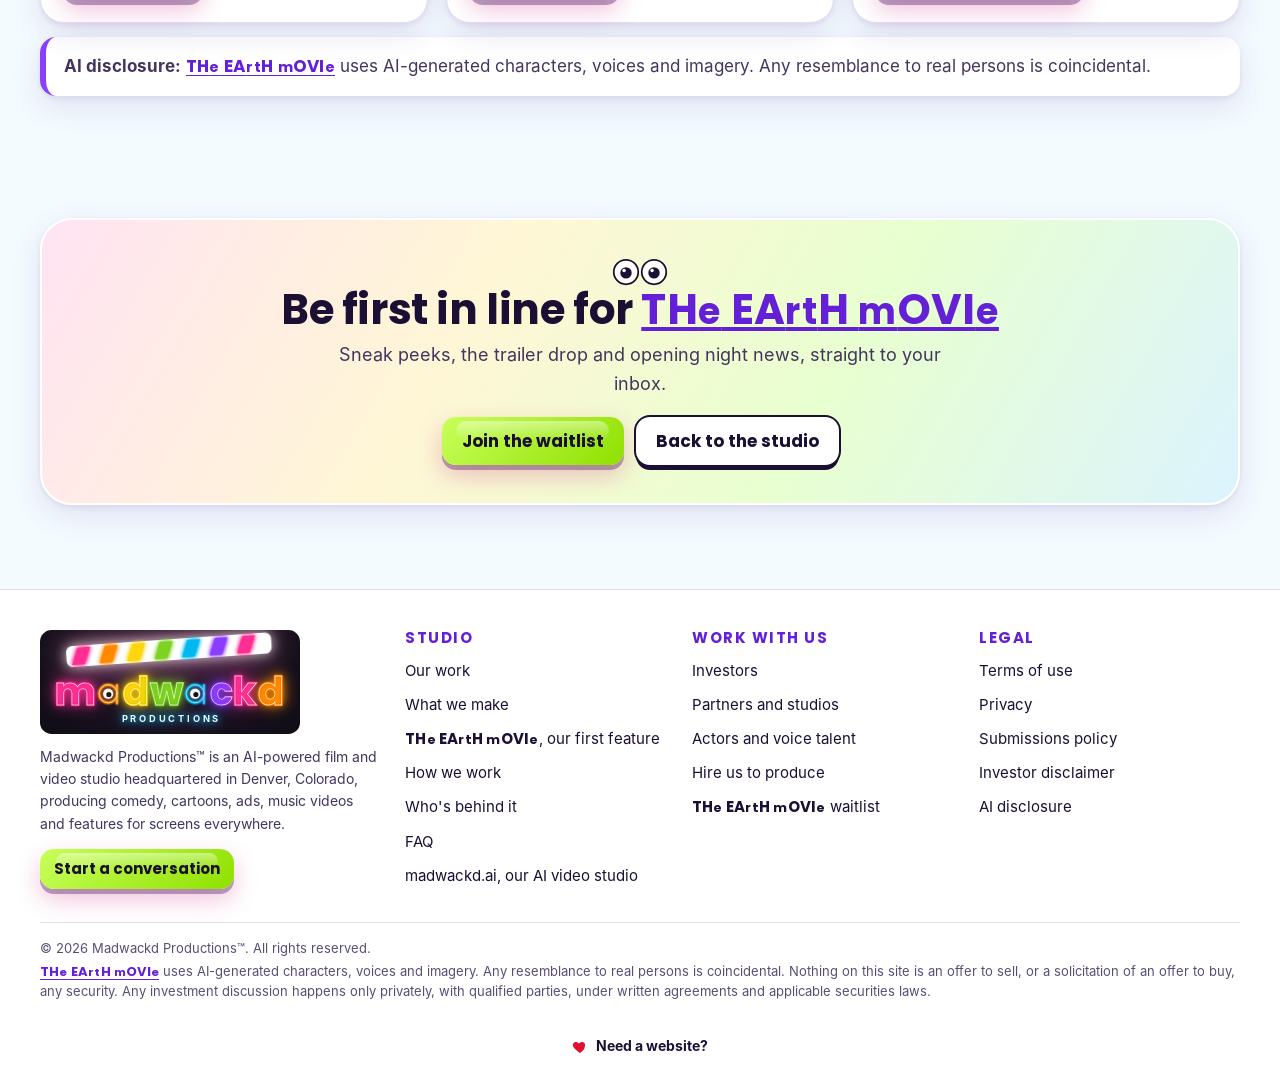
==== commit 7d44013f: "Re-encode trailer: 48 kHz audio, constant 24 fps (fixes voice drift on some players); new file name " ====
--- a/earth/index.html
+++ b/earth/index.html
@@ -74,7 +74,7 @@
 <div class="wrap">
 <div class="sec-head"><span class="kicker">Official trailer</span><h2>Watch the trailer</h2><p>Sound on. Then grab a $2.99 presale ticket at <a href="https://www.theearthmovie.com/#tickets">theearthmovie.com</a>.</p></div>
 <div class="grid work-grid" style="grid-template-columns:1fr;max-width:960px">
-<figure class="work-card"><div class="screen"><div class="screen-in"><video controls playsinline preload="none" poster="/assets/media/earth-trailer-poster.jpg" width="1280" height="720" aria-label="THE EARTH MOVIE official trailer, about 4 minutes"><source src="/assets/media/earth-trailer-720.mp4" type="video/mp4"></video></div></div><figcaption><b>THE EARTH MOVIE, official trailer</b><span>Satirical feature, 4:17. Coming Summer 2027. <a href="https://www.theearthmovie.com/#join">Join the waitlist</a></span></figcaption></figure>
+<figure class="work-card"><div class="screen"><div class="screen-in"><video controls playsinline preload="none" poster="/assets/media/earth-trailer-poster.jpg" width="1280" height="720" aria-label="THE EARTH MOVIE official trailer, about 4 minutes"><source src="/assets/media/earth-trailer-v5c-720.mp4" type="video/mp4"></video></div></div><figcaption><b>THE EARTH MOVIE, official trailer</b><span>Satirical feature, 4:17. Coming Summer 2027. <a href="https://www.theearthmovie.com/#join">Join the waitlist</a></span></figcaption></figure>
 </div>
 </div>
 </section>
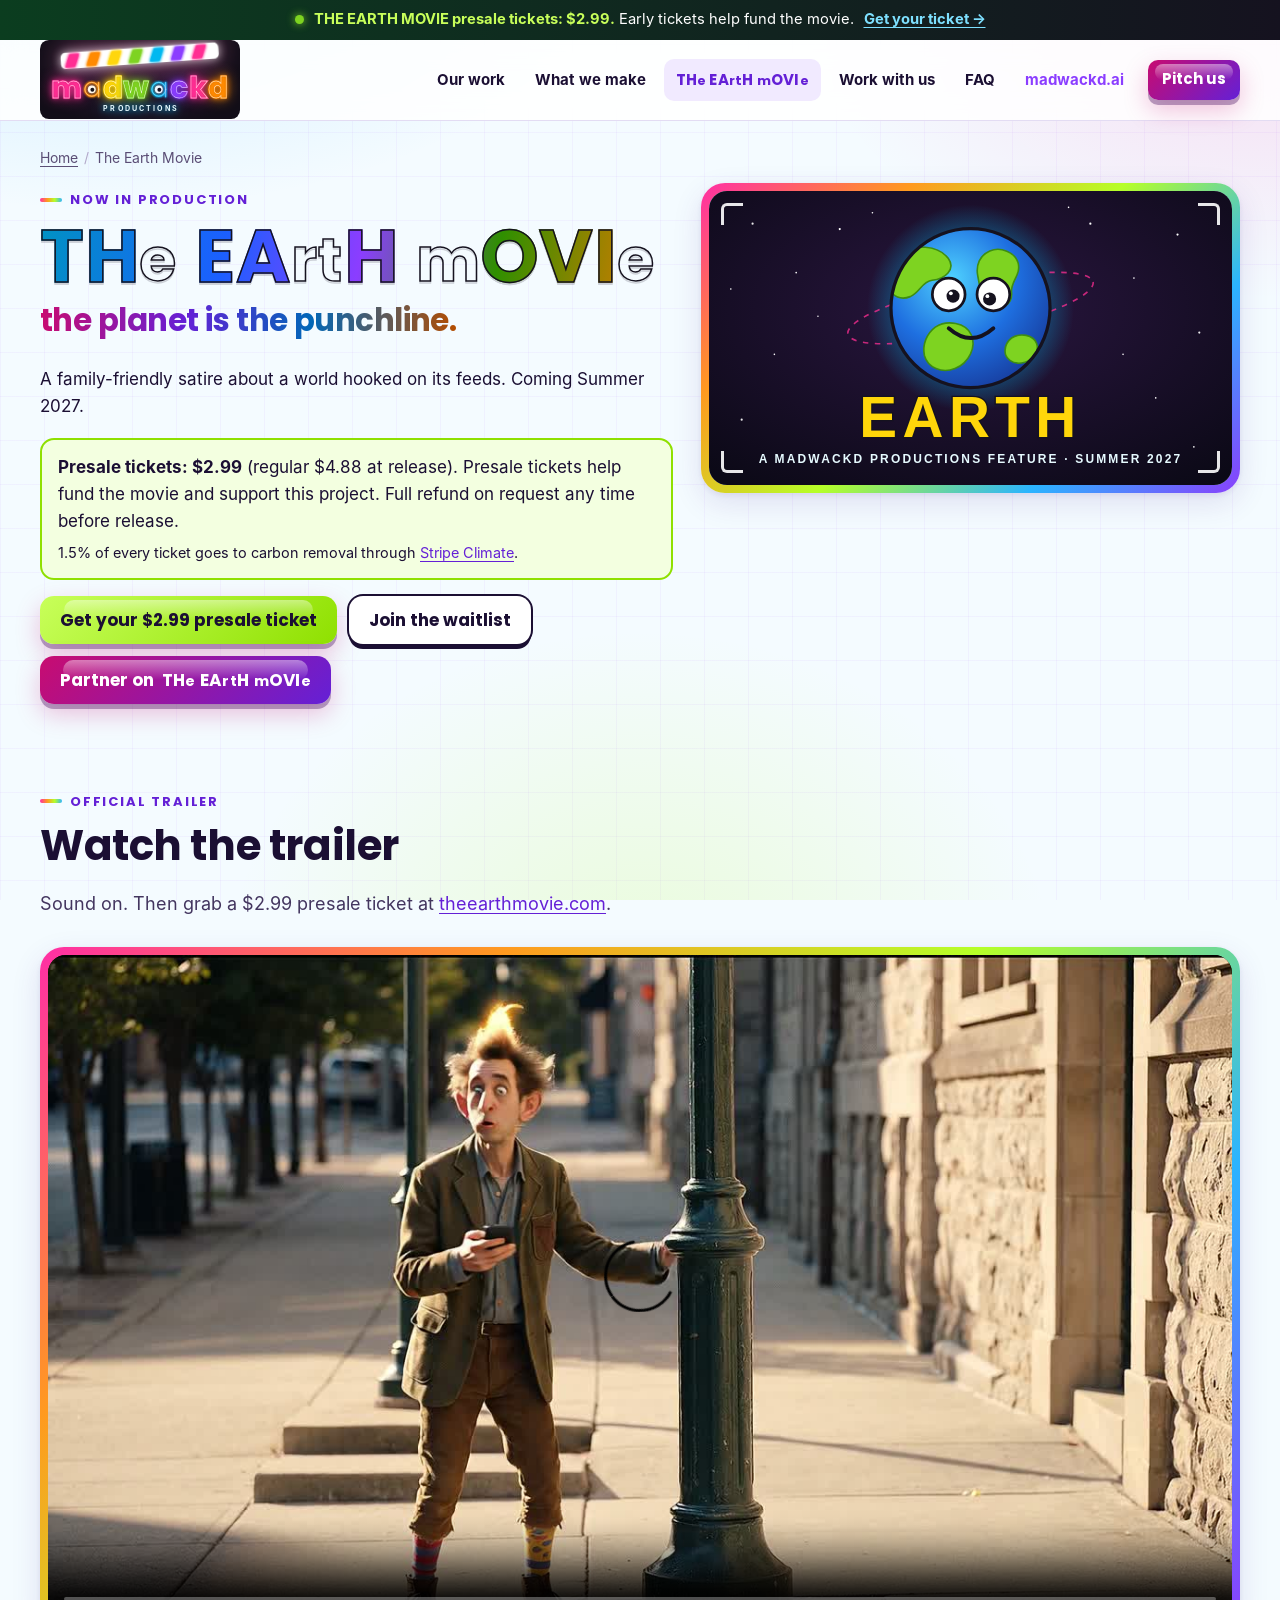
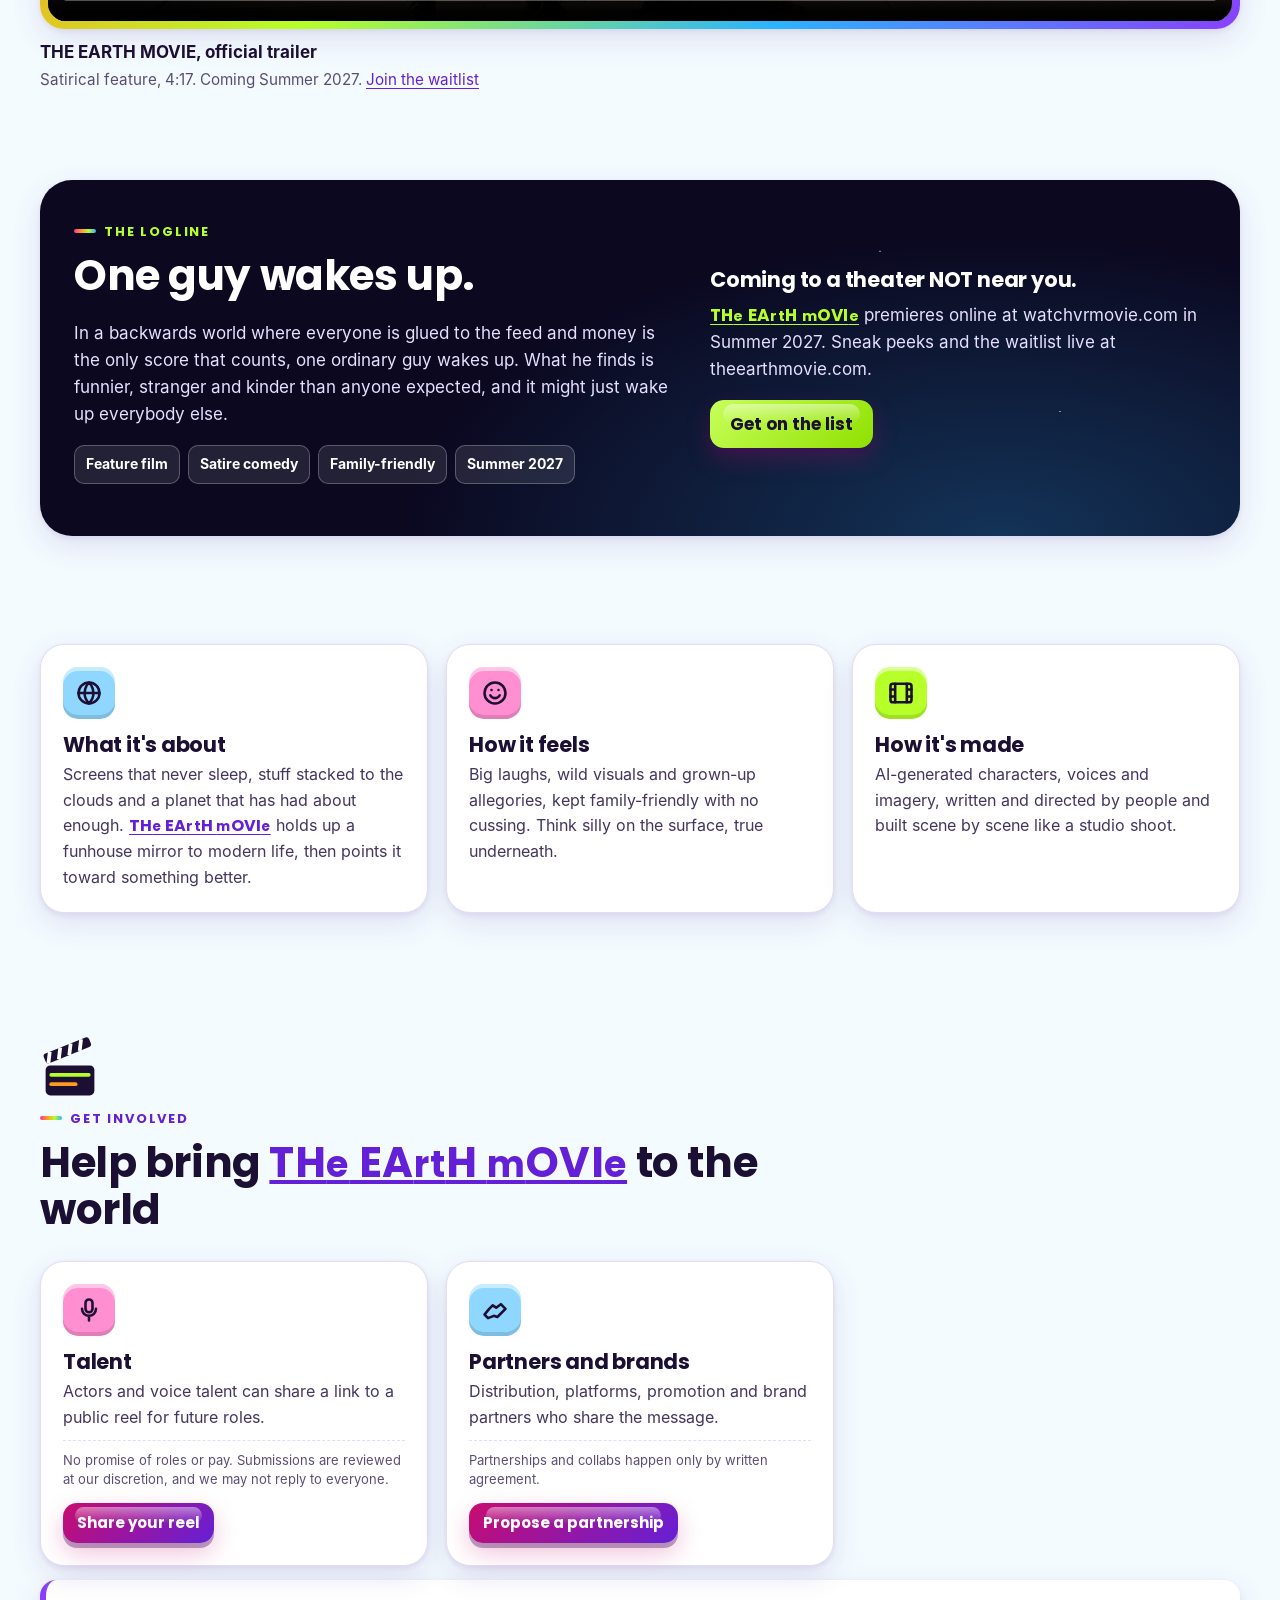
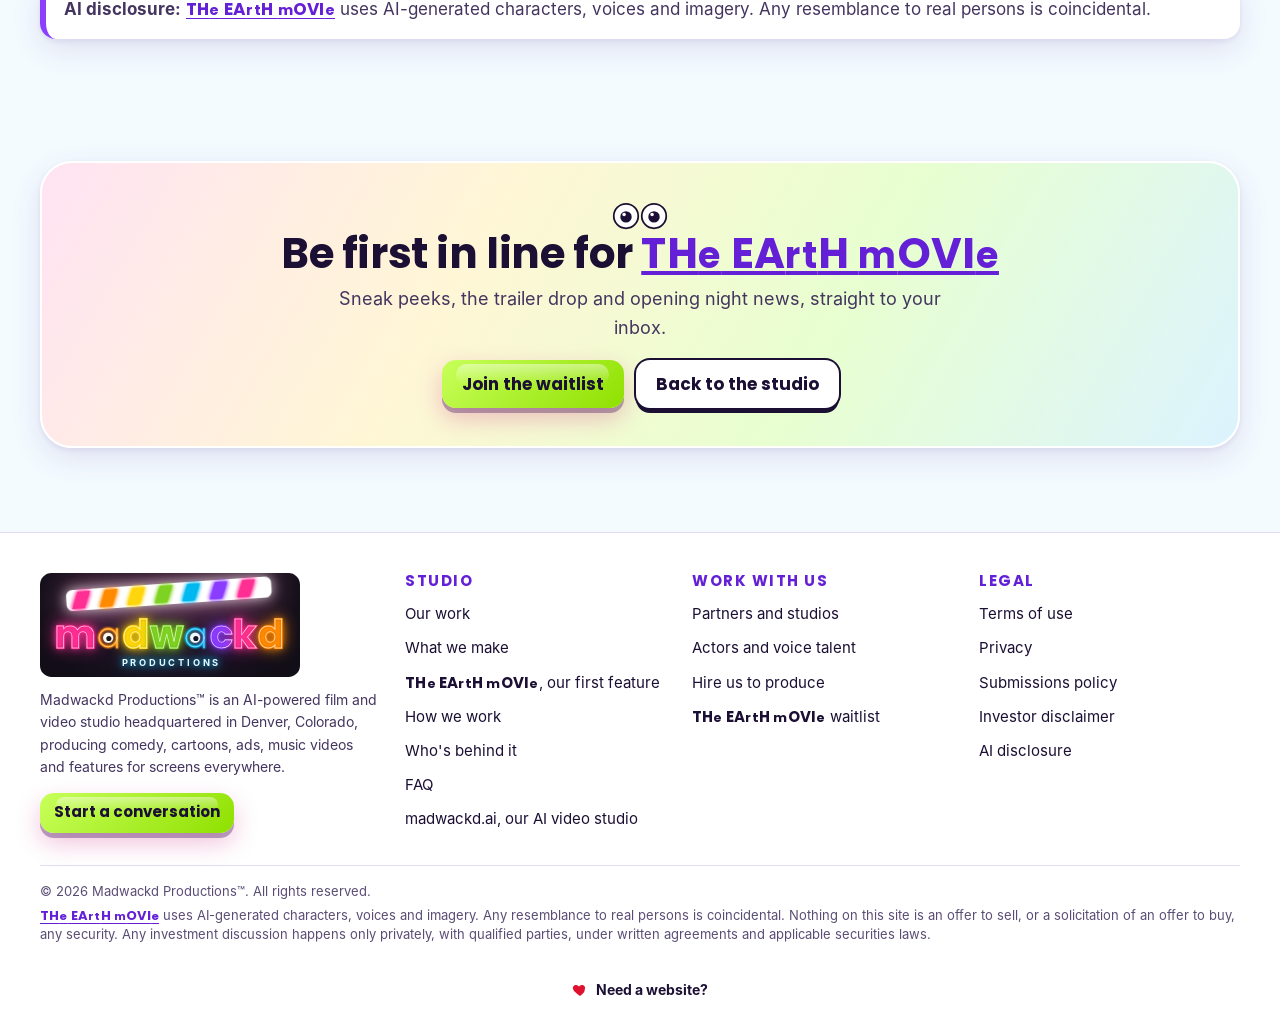
==== commit b0ba920d: "Stop inviting investors publicly: remove Investors cards, form option, footer links and FAQ wording;" ====
--- a/earth/index.html
+++ b/earth/index.html
@@ -105,7 +105,7 @@
 <div class="wrap">
 <div class="sec-head"><svg class="clap" viewBox="0 0 64 64" aria-hidden="true" focusable="false"><rect x="6" y="26" width="52" height="32" rx="5" fill="#1b0f33"/><rect x="10" y="34" width="44" height="4" rx="2" fill="#b6ff28"/><rect x="10" y="44" width="30" height="4" rx="2" fill="#ff9a1f"/><g class="arm"><rect x="6" y="14" width="52" height="11" rx="3" fill="#1b0f33"/><path d="M14 14l-6 11M26 14l-6 11M38 14l-6 11M50 14l-6 11" stroke="#fff" stroke-width="4"/></g></svg><span class="kicker">Get involved</span><h2>Help bring <a href="https://www.theearthmovie.com/" rel="noopener"><span class="tem-sr">The Earth Movie</span><span class="tem-inline" aria-hidden="true">TH<i>e</i> EA<i>rt</i>H <i>m</i>OVI<i>e</i></span></a> to the world</h2></div>
 <div class="grid g3">
-<article class="card"><div class="ico c-yellow" aria-hidden="true"><svg viewBox="0 0 24 24"><circle cx="12" cy="12" r="9"/><path d="M15 9c-.6-1-1.7-1.5-3-1.5-1.7 0-3 .9-3 2.2 0 3 6 1.6 6 4.6 0 1.3-1.3 2.2-3 2.2-1.3 0-2.4-.5-3-1.5M12 6v12"/></svg></div><h3>Investors</h3><p>Curious about backing <a href="https://www.theearthmovie.com/" rel="noopener"><span class="tem-sr">The Earth Movie</span><span class="tem-inline" aria-hidden="true">TH<i>e</i> EA<i>rt</i>H <i>m</i>OVI<i>e</i></span></a>? Start a private conversation.</p><span class="legal-line">Nothing on this site is an offer to sell, or a solicitation of an offer to buy, any security. Any investment discussion happens only privately, with qualified parties, under written agreements and applicable securities laws.</span><a class="btn sm" href="/work-with-us/?about=investing#inquire">Talk investing</a></article>
+
 <article class="card"><div class="ico c-pink" aria-hidden="true"><svg viewBox="0 0 24 24"><rect x="9" y="3" width="6" height="11" rx="3"/><path d="M6 11a6 6 0 0012 0M12 17v4"/></svg></div><h3>Talent</h3><p>Actors and voice talent can share a link to a public reel for future roles.</p><span class="legal-line">No promise of roles or pay. Submissions are reviewed at our discretion, and we may not reply to everyone.</span><a class="btn sm" href="/work-with-us/?about=talent#inquire">Share your reel</a></article>
 <article class="card"><div class="ico c-sky" aria-hidden="true"><svg viewBox="0 0 24 24"><path d="M7 11l3-3 3 2 4-3 4 4-7 7-3-1-5 2-3-3z"/></svg></div><h3>Partners and brands</h3><p>Distribution, platforms, promotion and brand partners who share the message.</p><span class="legal-line">Partnerships and collabs happen only by written agreement.</span><a class="btn sm" href="/work-with-us/?about=partnership#inquire">Propose a partnership</a></article>
 </div>
@@ -140,7 +140,6 @@
 <div>
 <h3>Work with us</h3>
 <ul>
-<li><a href="/work-with-us/?about=investing#inquire">Investors</a></li>
 <li><a href="/work-with-us/?about=partnership#inquire">Partners and studios</a></li>
 <li><a href="/work-with-us/?about=talent#inquire">Actors and voice talent</a></li>
 <li><a href="/work-with-us/?about=produce#inquire">Hire us to produce</a></li>
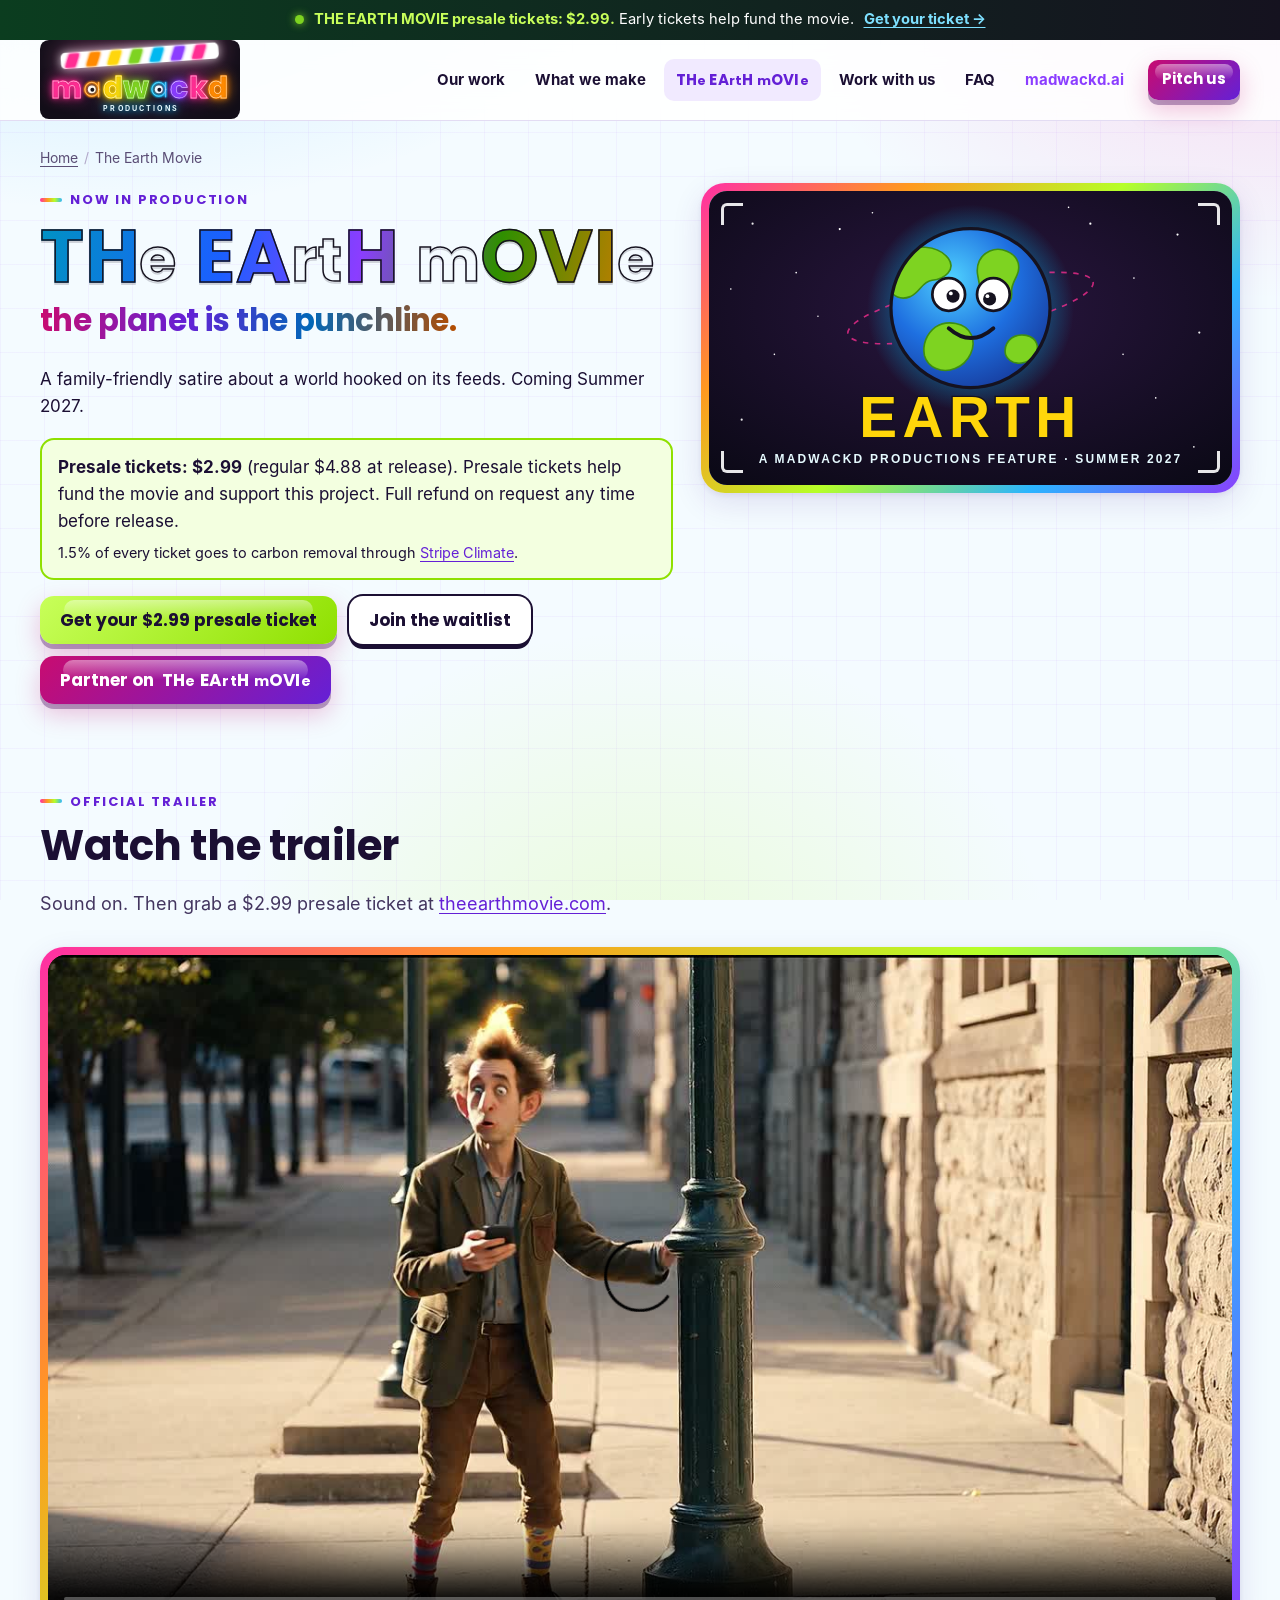
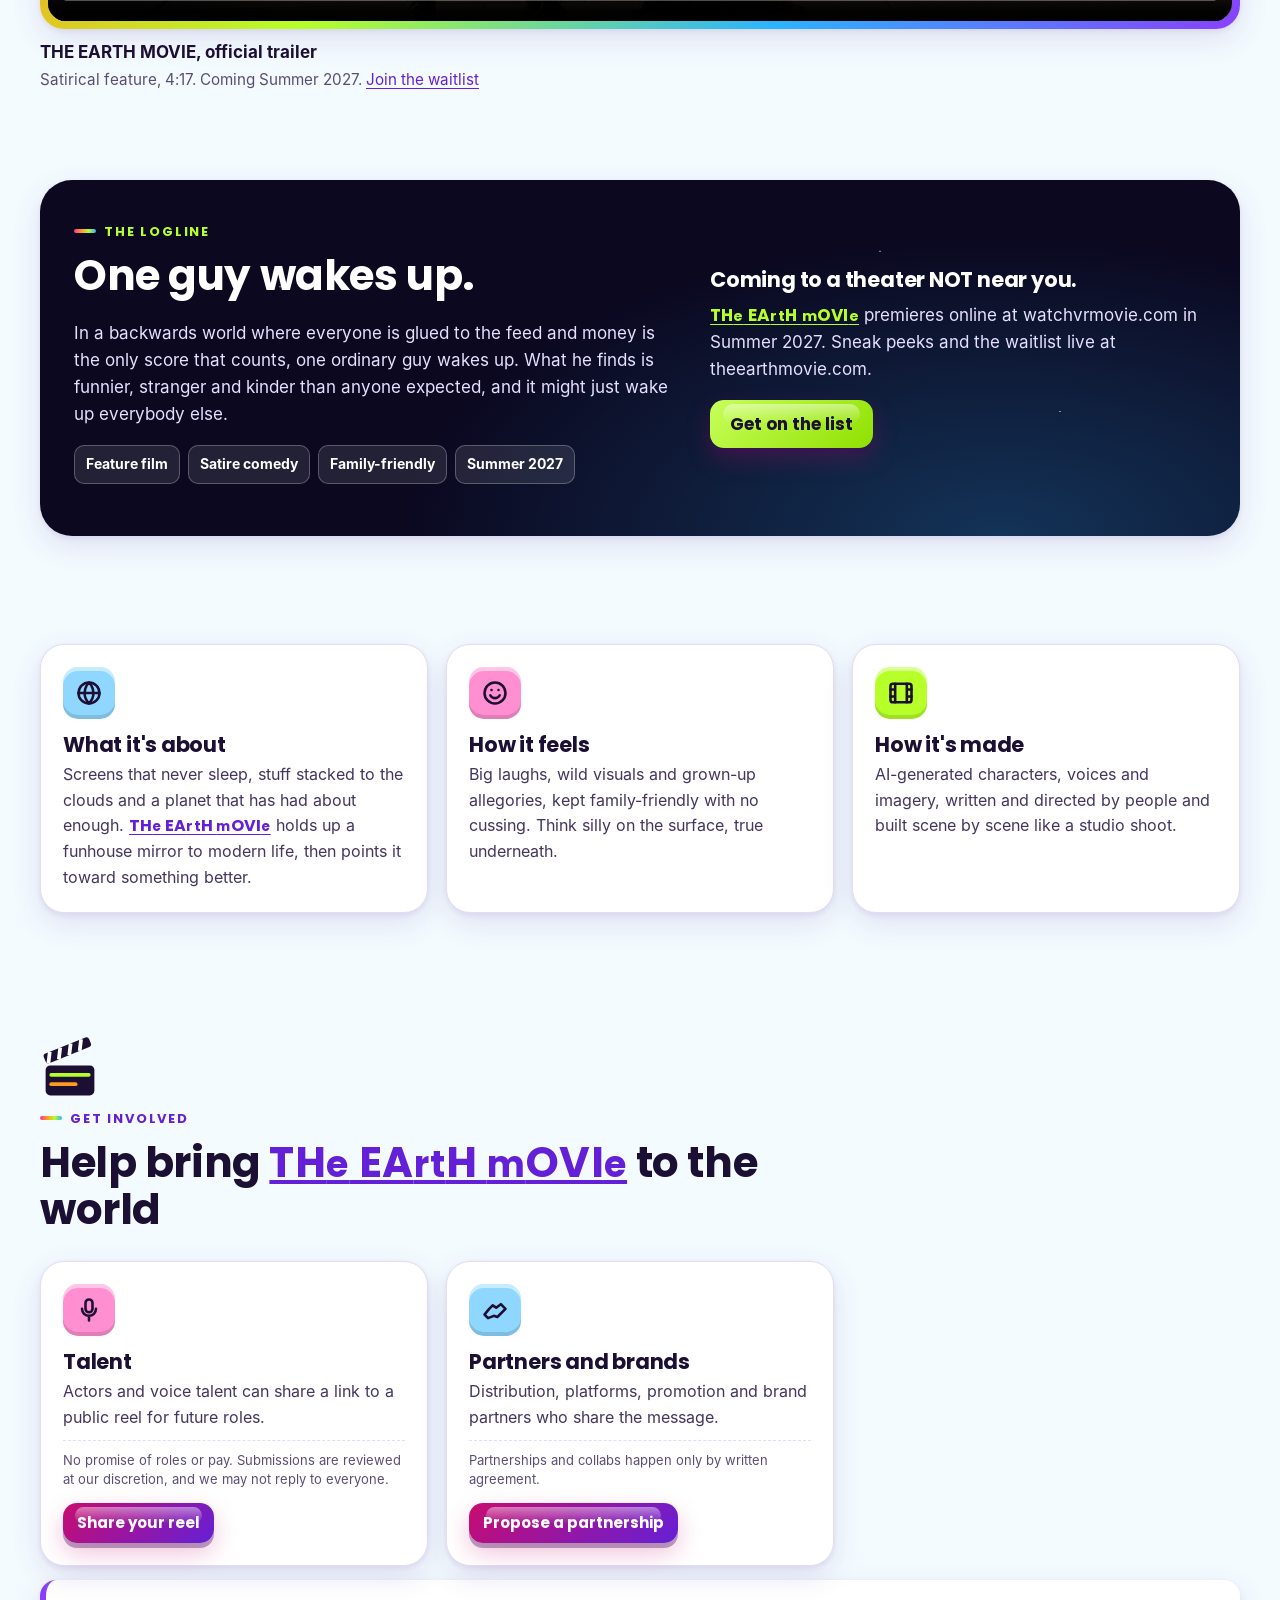
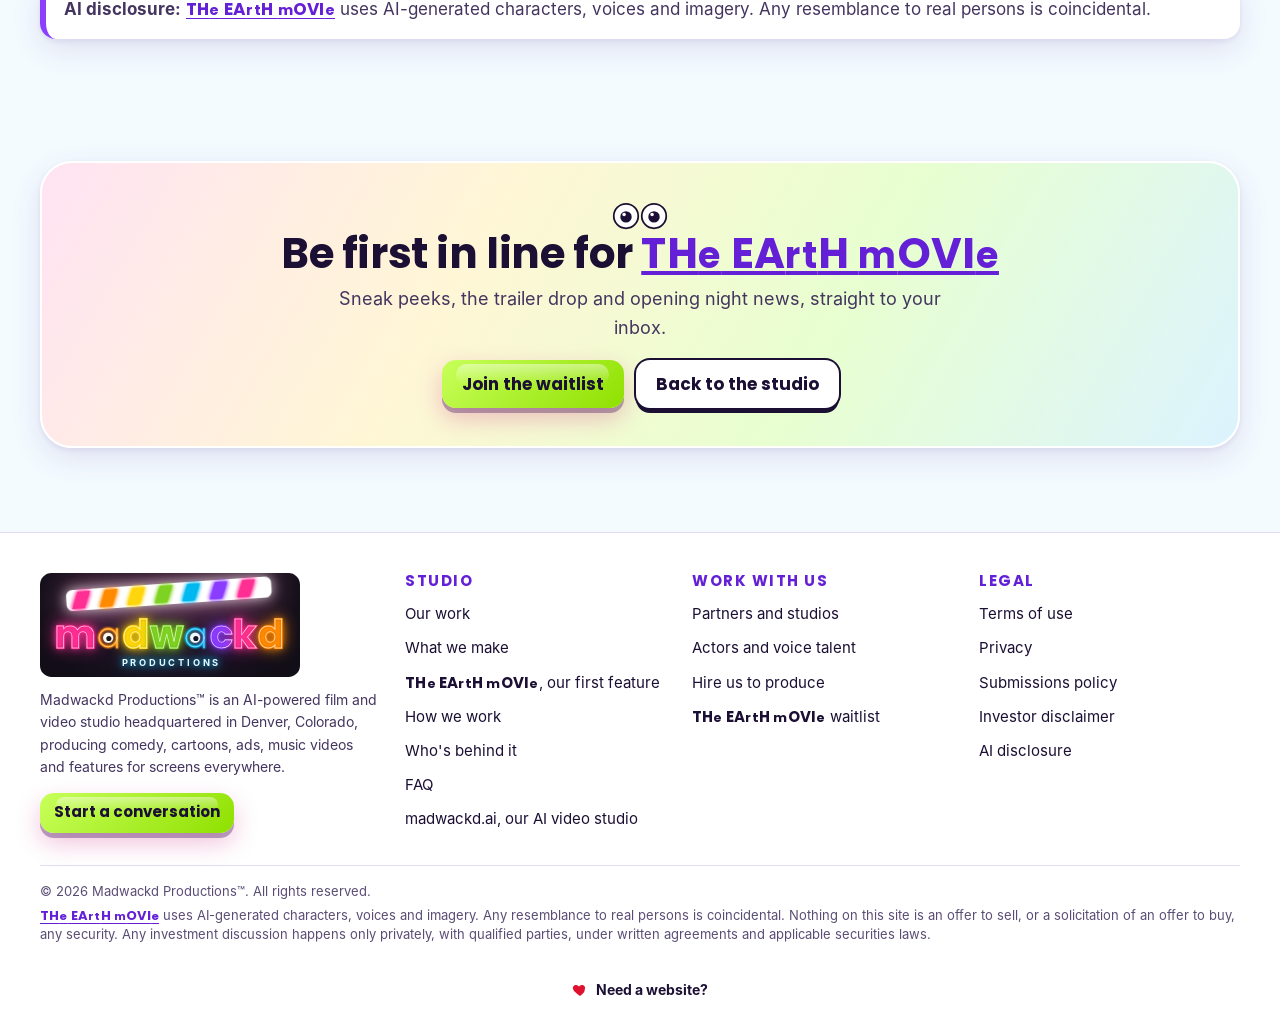
==== commit b427ba71: "Forms: route all leads to our own lead server (lead-send.js v2); drop FormSubmit Co-Authored-By: Cla" ====
--- a/earth/index.html
+++ b/earth/index.html
@@ -3,7 +3,7 @@
 <head>
 <meta charset="utf-8">
 <meta name="viewport" content="width=device-width, initial-scale=1">
-<meta http-equiv="Content-Security-Policy" content="default-src 'self'; script-src 'self'; style-src 'self'; img-src 'self' data:; media-src 'self'; font-src 'self'; connect-src https://formsubmit.co; form-action https://formsubmit.co; base-uri 'self'; object-src 'none'">
+<meta http-equiv="Content-Security-Policy" content="default-src 'self'; script-src 'self'; style-src 'self'; img-src 'self' data:; media-src 'self'; font-src 'self'; connect-src https://clients.eyetoad.com; form-action https://clients.eyetoad.com; base-uri 'self'; object-src 'none'">
 <meta name="referrer" content="strict-origin-when-cross-origin">
 <title>The Earth Movie | A Satirical AI Feature Film by Madwackd Productions&trade;</title>
 <meta name="description" content="The Earth Movie (styled THe EArtH mOVIe) is a family-friendly satirical feature film about a world hooked on its feeds, made with AI characters and human direction. Coming Summer 2027 at watchvrmovie.com.">
